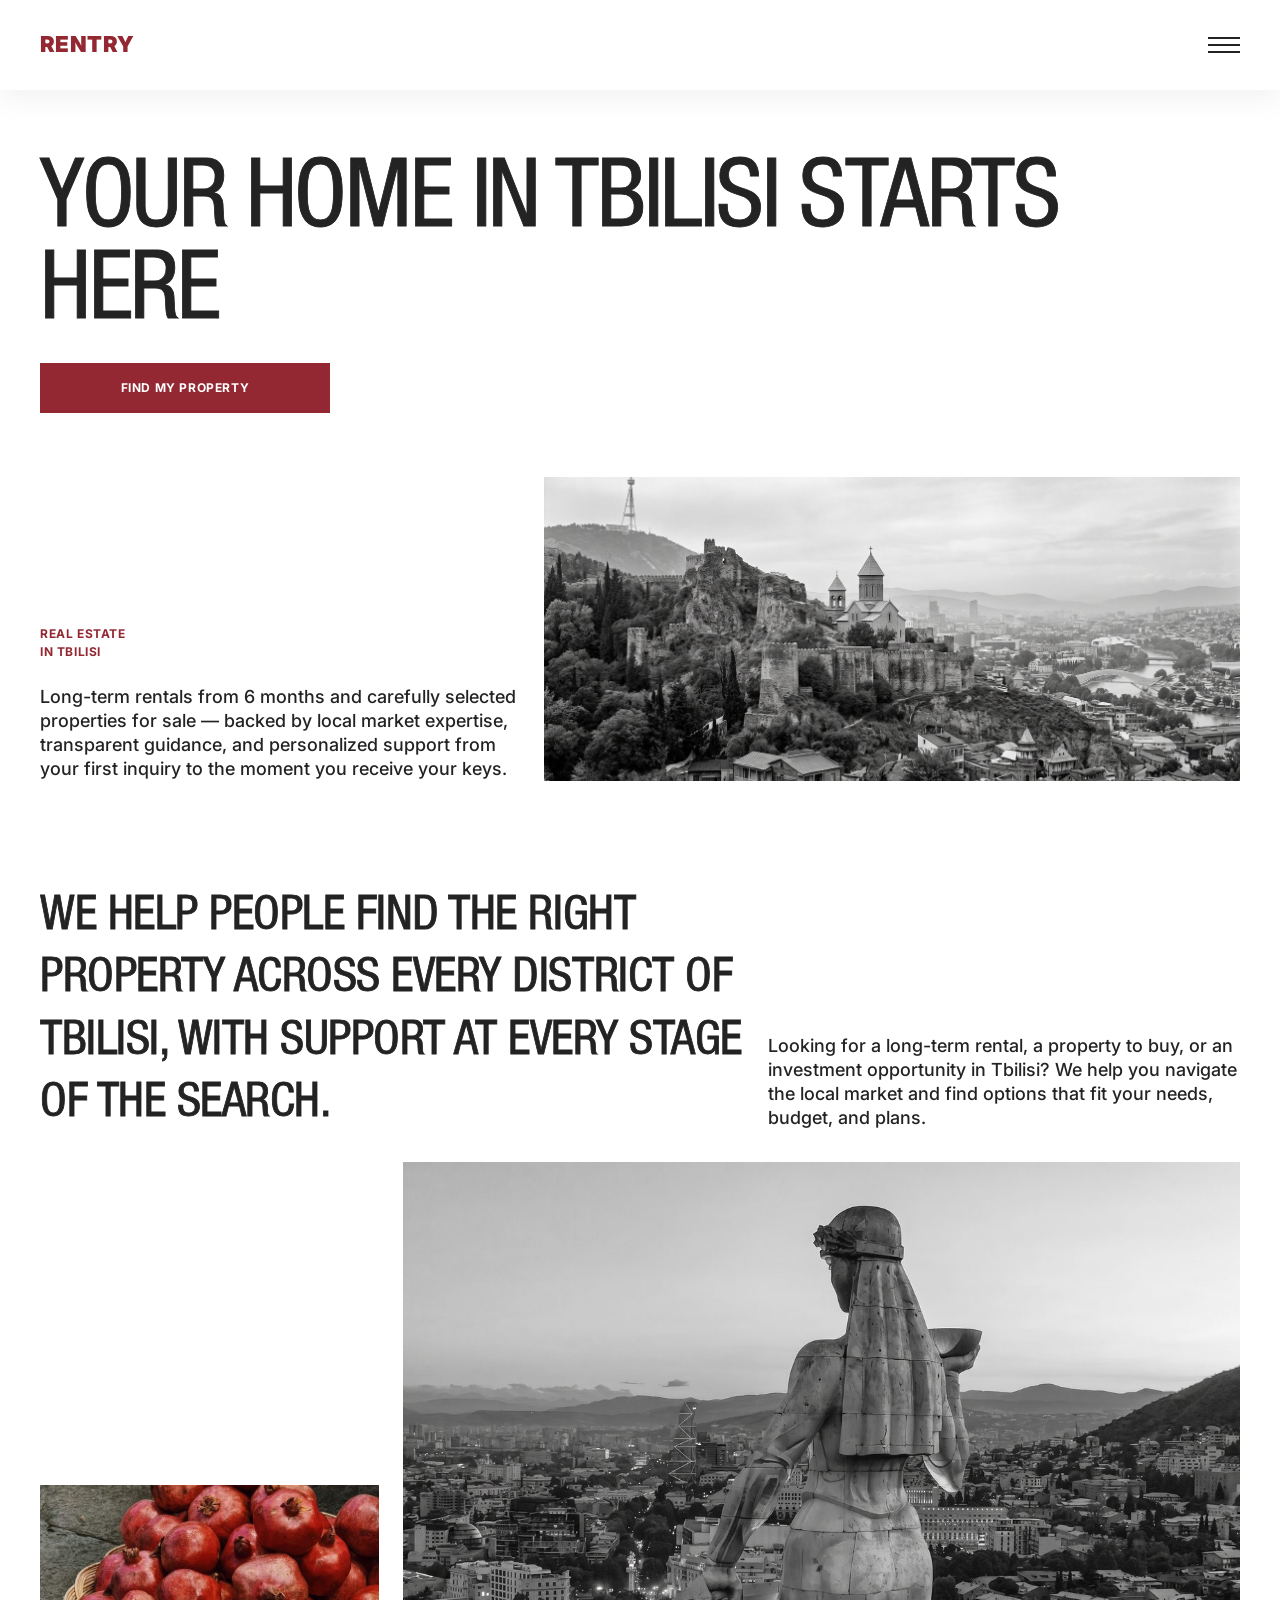
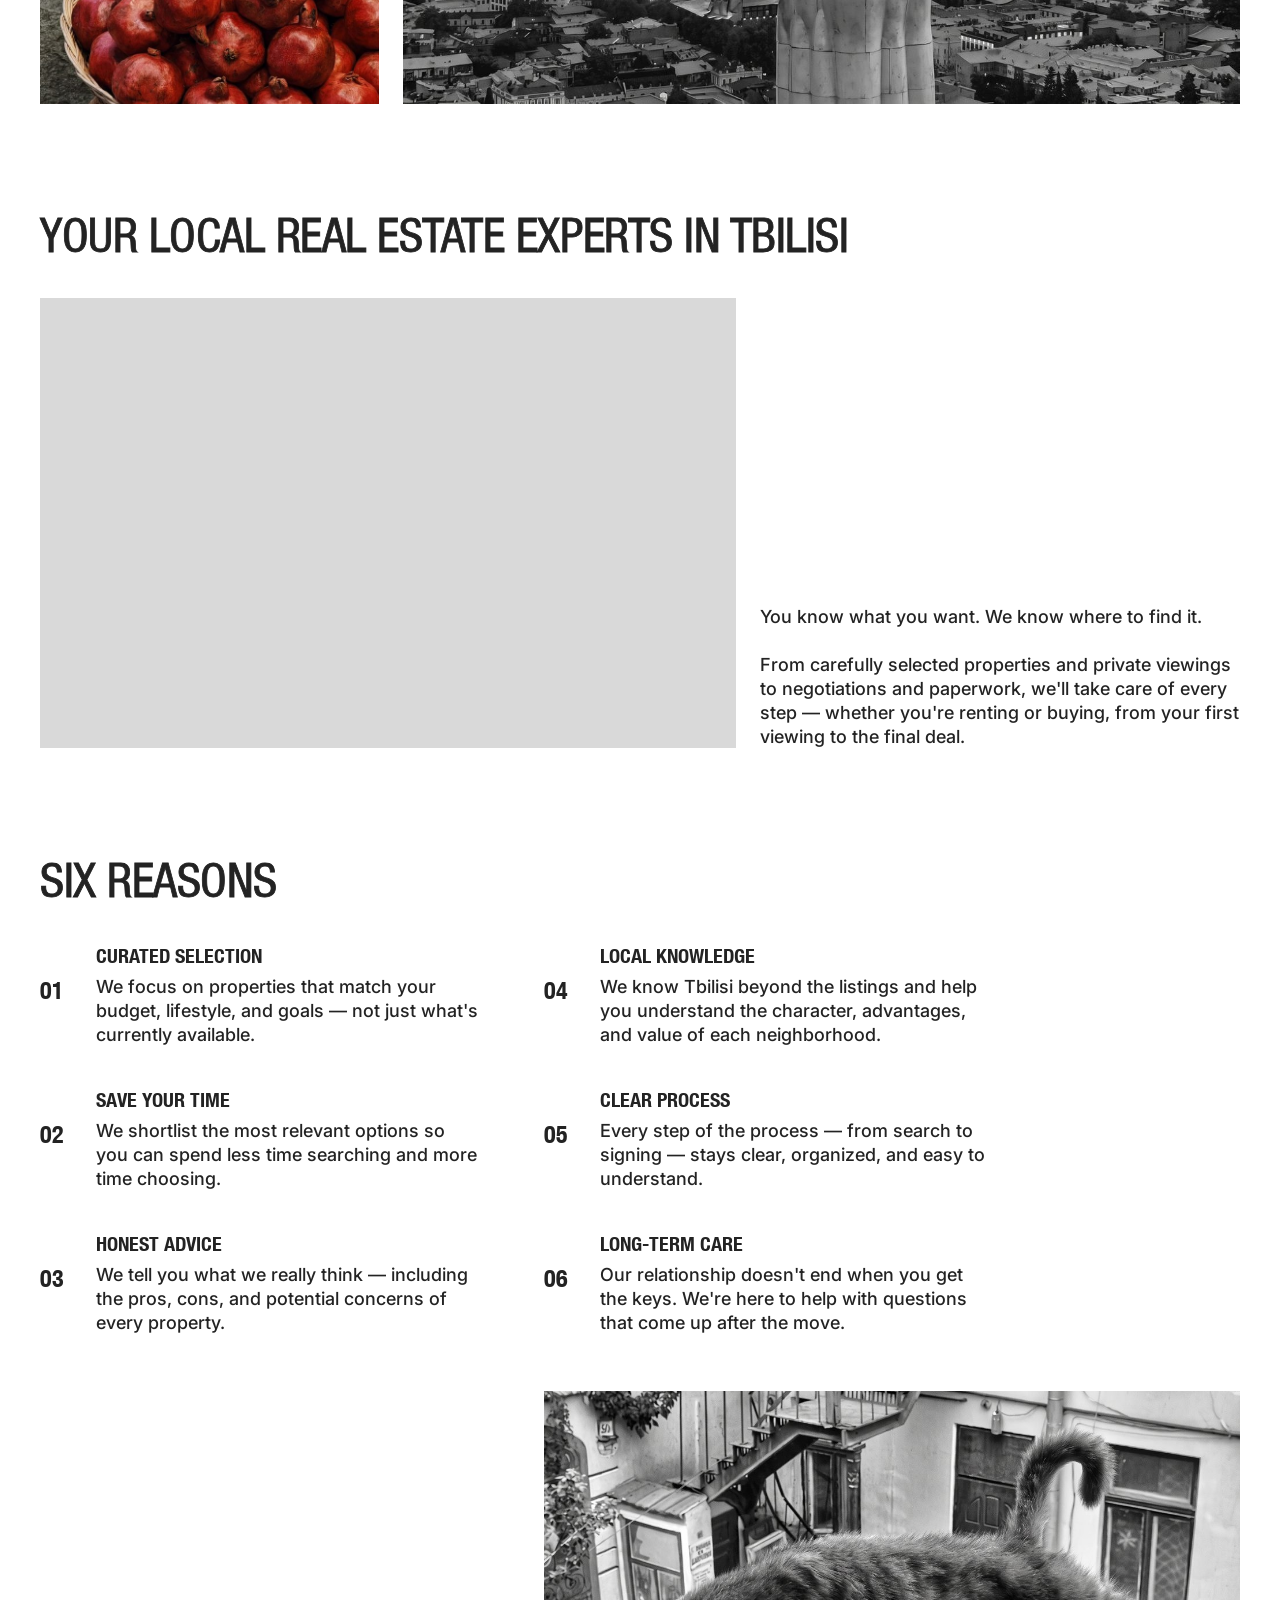
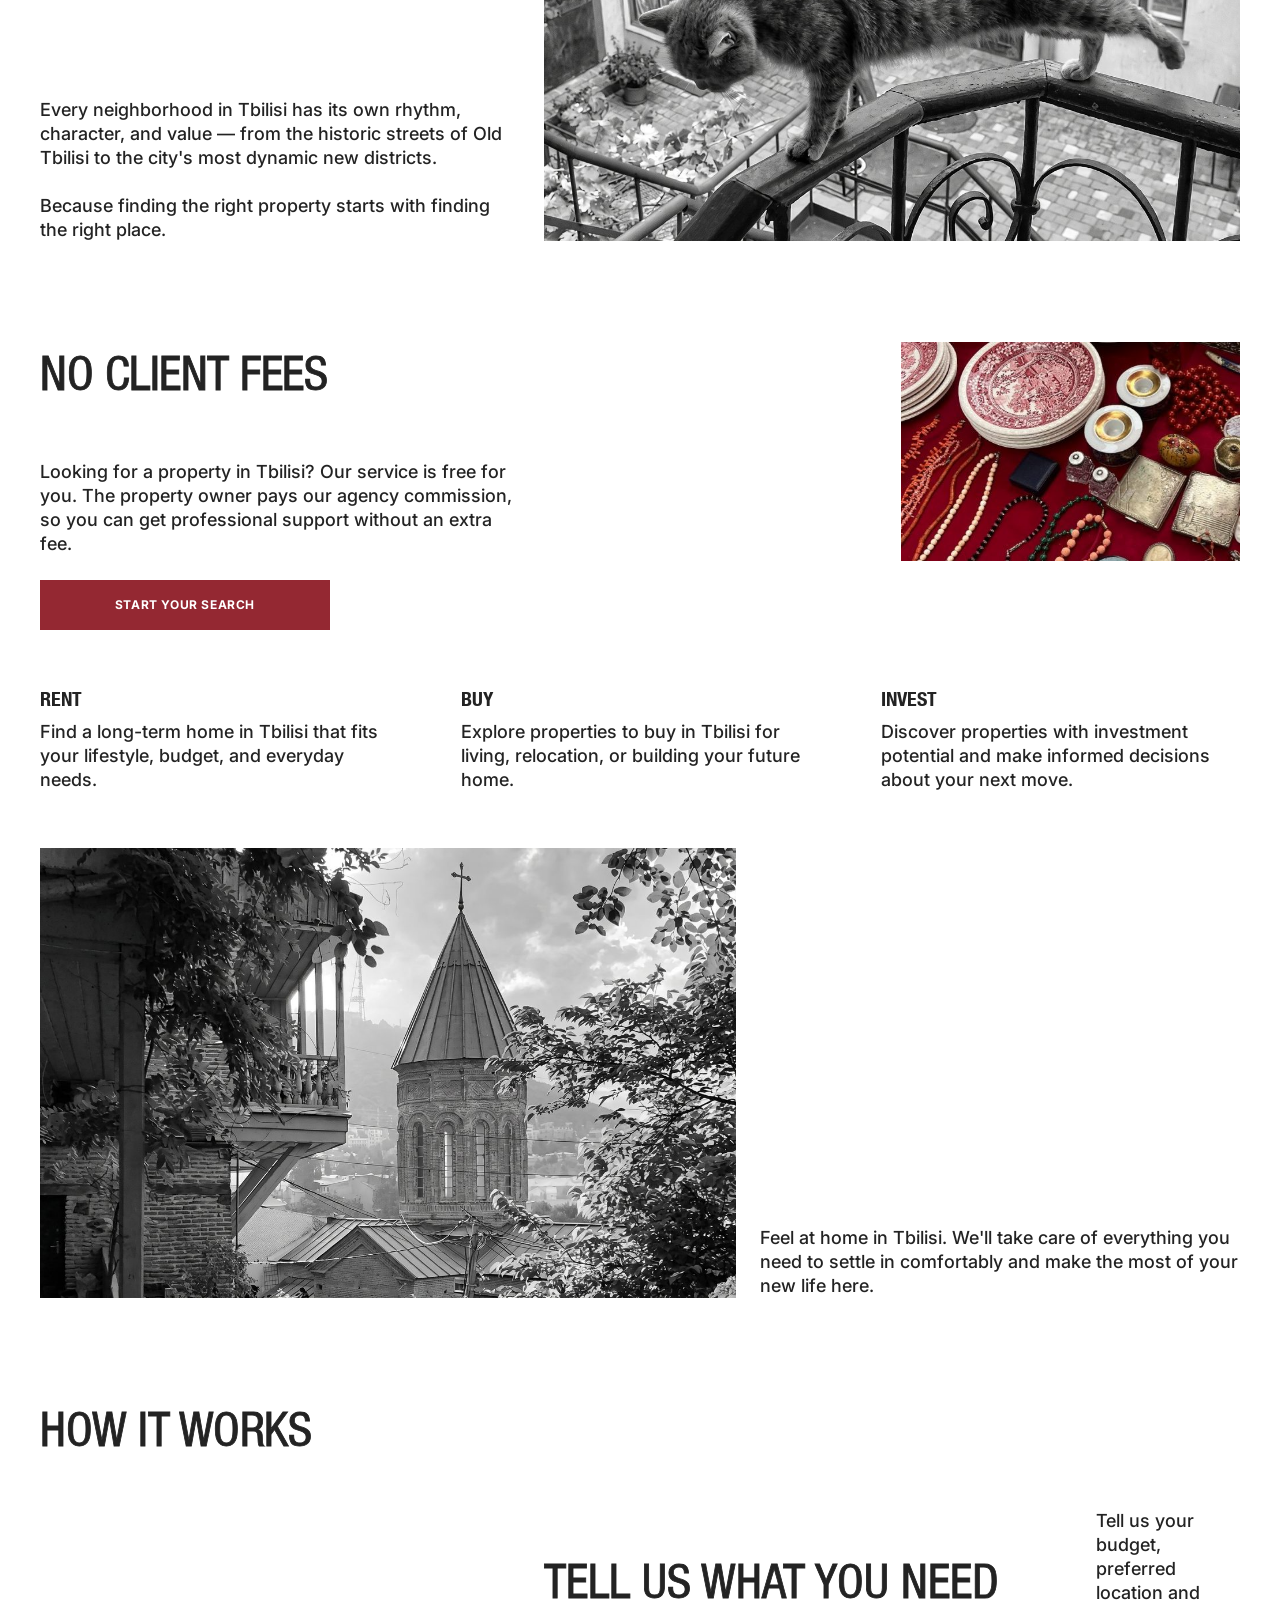
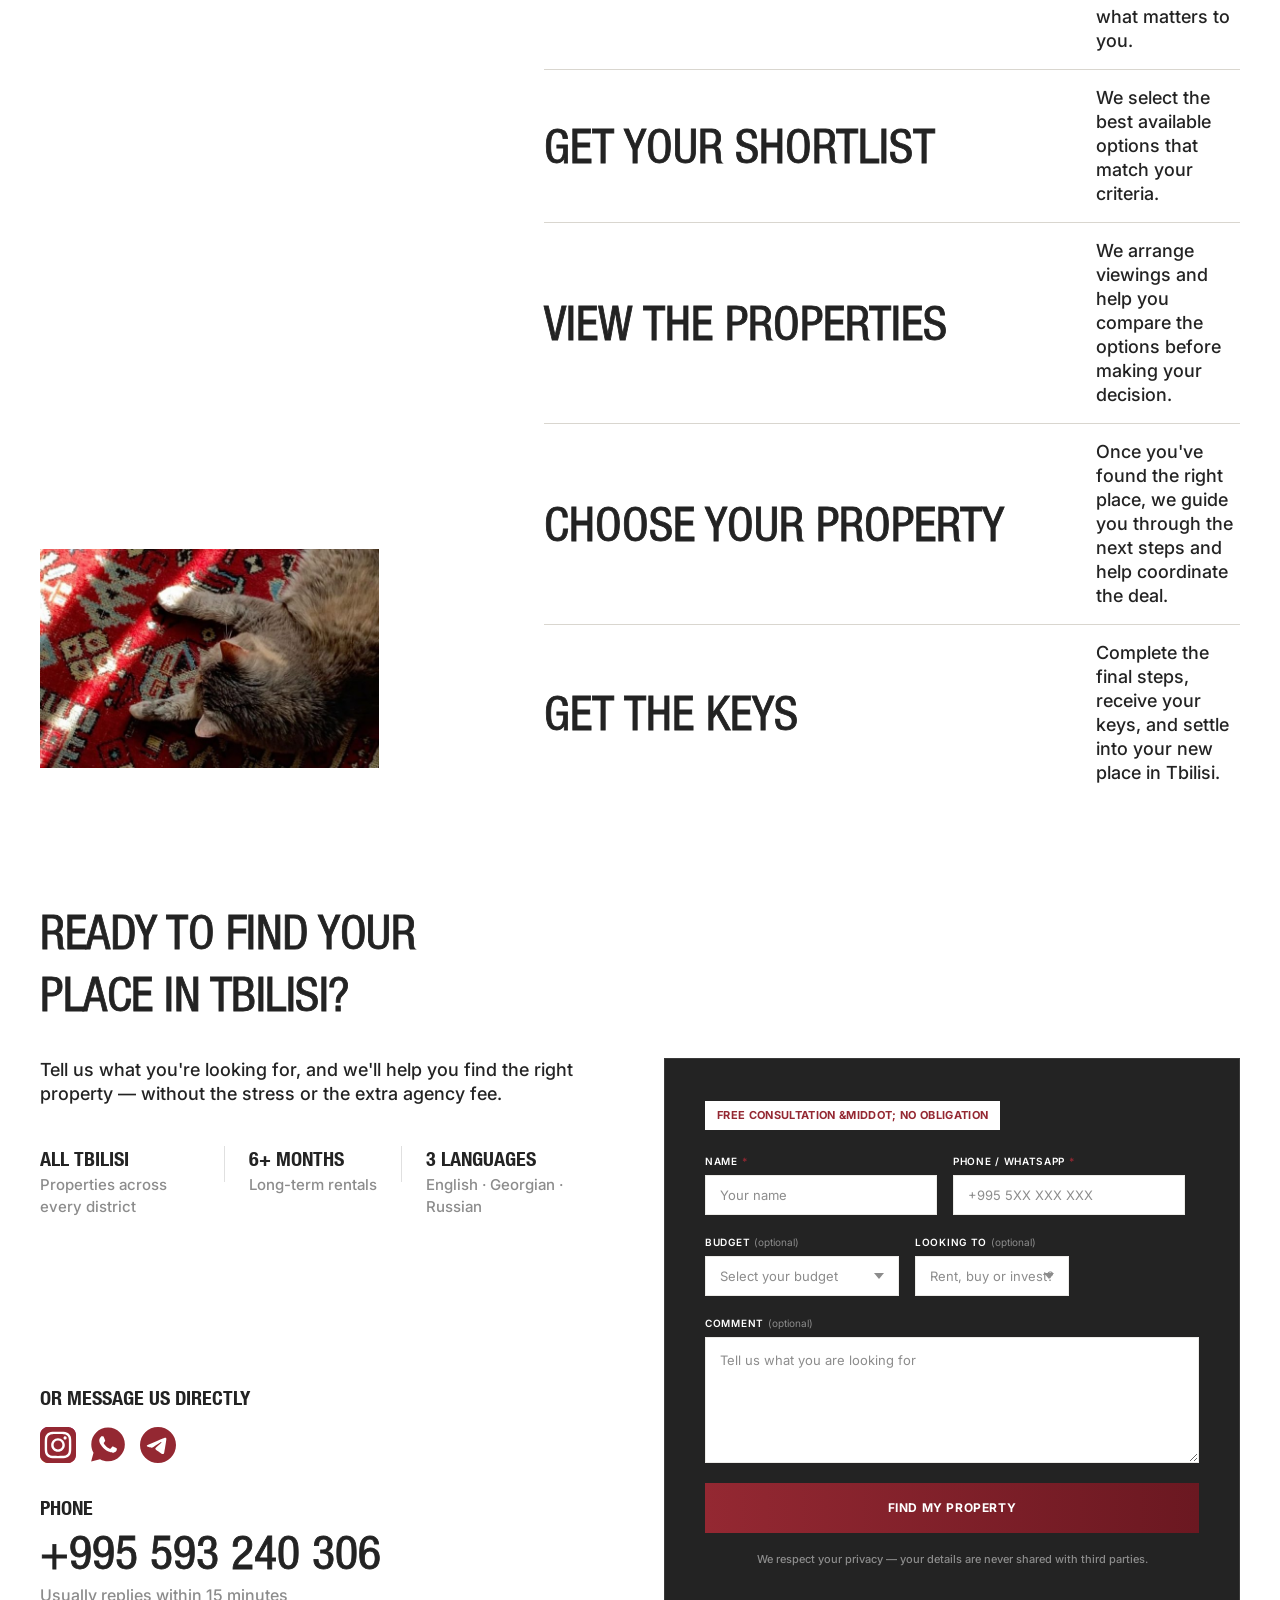
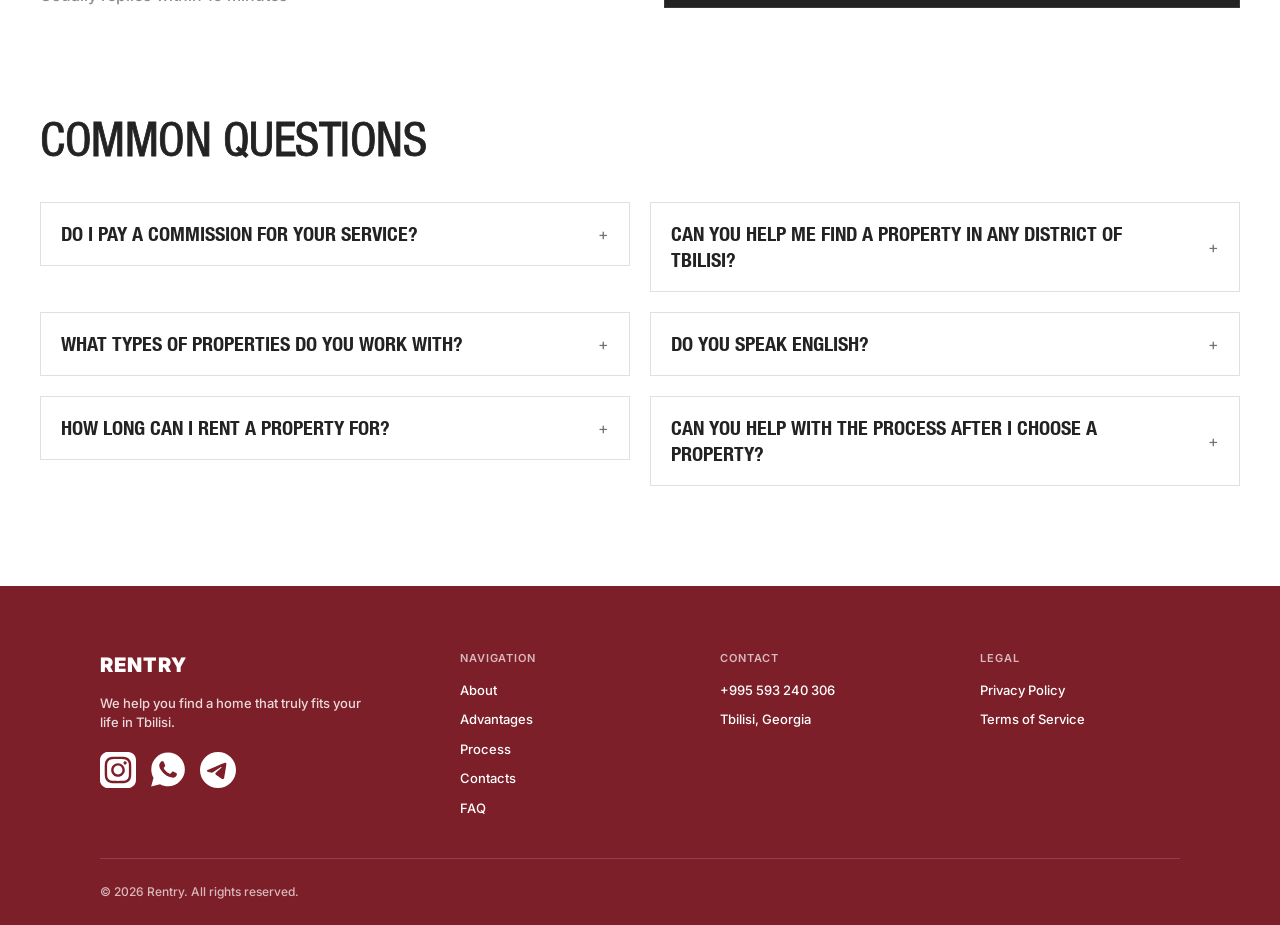
==== index.html @ a866d880 "Add translations for English, Russian, and Georgian languages in translations.js" ====
<!doctype html>
<html lang="en">
<head>
<meta charset="UTF-8">
<meta name="viewport" content="width=device-width, initial-scale=1.0">
<title>Rentry — Real Estate in Tbilisi</title>
<meta name="description" content="Long-term rentals and properties for sale in Tbilisi. Local expertise, no client fees.">
<link rel="preconnect" href="https://fonts.googleapis.com">
<link rel="preconnect" href="https://fonts.gstatic.com" crossorigin>
<link href="https://fonts.googleapis.com/css2?family=Inter:wght@400;500;600;700;900&family=Roboto+Condensed:wght@400;700&family=Noto+Sans+Georgian:wght@400;500;600;700;900&display=swap" rel="stylesheet">
<link rel="stylesheet" href="styles.css">
</head>
<body>

<header class="site-header" id="top">
  <div class="container header-inner">
    <a href="#top" class="logo">RENTRY</a>

    <nav class="main-nav" id="main-nav" aria-label="Primary">
      <ul>
        <li><a href="#about" data-i18n="nav.about">About</a></li>
        <li><a href="#advantages" data-i18n="nav.advantages">Advantages</a></li>
        <li><a href="#process" data-i18n="nav.process">Process</a></li>
        <li><a href="#contacts" data-i18n="nav.contacts">Contacts</a></li>
        <li><a href="#faq" data-i18n="nav.faq">FAQ</a></li>
      </ul>
    </nav>

    <a href="#contacts" class="btn btn-primary btn-sm header-cta" data-i18n="cta.findProperty">Find My Property</a>

    <div class="lang-switch" aria-label="Language">
      <button type="button" class="lang-btn" data-lang="en">EN</button>
      <button type="button" class="lang-btn" data-lang="ru">RU</button>
      <button type="button" class="lang-btn" data-lang="ka">GE</button>
    </div>

    <button class="burger" id="burger" aria-label="Open menu" aria-expanded="false" aria-controls="mobile-nav">
      <span></span><span></span><span></span>
    </button>
  </div>

  <nav class="mobile-nav" id="mobile-nav" aria-label="Mobile">
    <ul>
      <li><a href="#about" data-i18n="nav.about">About</a></li>
      <li><a href="#advantages" data-i18n="nav.advantages">Advantages</a></li>
      <li><a href="#process" data-i18n="nav.process">Process</a></li>
      <li><a href="#contacts" data-i18n="nav.contacts">Contacts</a></li>
      <li><a href="#faq" data-i18n="nav.faq">FAQ</a></li>
    </ul>
    <div class="lang-switch lang-switch--mobile" aria-label="Language">
      <button type="button" class="lang-btn" data-lang="en">EN</button>
      <button type="button" class="lang-btn" data-lang="ru">RU</button>
      <button type="button" class="lang-btn" data-lang="ka">GE</button>
    </div>
    <a href="#contacts" class="btn btn-primary" data-i18n="cta.findProperty">Find My Property</a>
  </nav>
</header>

<main>

  <!-- HERO -->
  <section class="hero">
    <div class="container">
      <div class="hero-top">
        <h1 class="hero-title" data-i18n="hero.title">Your Home in Tbilisi Starts Here</h1>
        <a href="#contacts" class="btn btn-primary btn-lg" data-i18n="cta.findProperty">Find My Property</a>
      </div>

      <div class="hero-bottom">
        <div class="hero-copy">
          <span class="eyebrow eyebrow-accent" data-i18n-html="hero.eyebrow">REAL ESTATE<br>IN TBILISI</span>
          <p class="lead" data-i18n="hero.lead">Long-term rentals from 6 months and carefully selected properties for sale — backed by local market expertise, transparent guidance, and personalized support from your first inquiry to the moment you receive your keys.</p>
        </div>
        <img class="photo photo-hero" src="images/hero-panorama.jpg" alt="Tbilisi panorama with Narikala fortress" width="856" height="374" loading="lazy">

      </div>
    </div>
  </section>

  <!-- WE HELP PEOPLE -->
  <section class="section" id="about">
    <div class="container">
      <div class="split-row split-row--top">
        <h2 class="section-title section-title--wrap" data-i18n="about.title">We help people find the right property across every district of Tbilisi, with support at every stage of the search.</h2>
        <p class="lead lead-side lead-side--about" data-i18n="about.lead">Looking for a long-term rental, a property to buy, or an investment opportunity in Tbilisi? We help you navigate the local market and find options that fit your needs, budget, and plans.</p>
      </div>

      <div class="photo-duo">
        <img class="photo photo-sm" src="images/we-help-small.jpg" alt="Pomegranates in a basket, Tbilisi market" width="339" height="219" loading="lazy">
        <img class="photo photo-lg" src="images/we-help-large.jpg" alt="Mother Georgia statue overlooking Tbilisi" width="856" height="554" loading="lazy">
      </div>
    </div>
  </section>

  <!-- YOUR LOCAL REAL ESTATE EXPERTS -->
  <section class="section" id="advantages">
    <div class="container">
      <h2 class="section-title" data-i18n="advantages.title">Your Local Real Estate Experts
        in Tbilisi</h2>

      <div class="experts-row">
        <video class="photo photo-lg" src="images/hf_20260725_061800_9eb150b2-f605-47e9-9f69-a890fe5c1163.mp4" width="856" height="554" autoplay loop muted playsinline aria-label="Cable car over Tbilisi"></video>
        <div class="experts-text">
          <p class="lead" data-i18n="advantages.lead1">You know what you want. We know where to find it.</p>
          <p class="lead" data-i18n="advantages.lead2">From carefully selected properties and private viewings to negotiations and paperwork, we'll take care of every step — whether you're renting or buying, from your first viewing to the final deal.</p>
        </div>
      </div>
    </div>
  </section>

  <!-- SIX REASONS -->
  <section class="section">
    <div class="container">
      <h2 class="section-title" data-i18n="reasons.title">Six Reasons</h2>

      <div class="reasons-grid">
        <ol class="reasons-col">
          <li class="reason">
            <span class="reason-num">01</span>
            <div class="reason-body">
              <h3 class="reason-title" data-i18n="reasons.r1.title">Curated Selection</h3>
              <p class="reason-text" data-i18n="reasons.r1.text">We focus on properties that match your budget, lifestyle, and goals — not just what's currently available.</p>
            </div>
          </li>
          <li class="reason">
            <span class="reason-num">02</span>
            <div class="reason-body">
              <h3 class="reason-title" data-i18n="reasons.r2.title">Save Your Time</h3>
              <p class="reason-text" data-i18n="reasons.r2.text">We shortlist the most relevant options so you can spend less time searching and more time choosing.</p>
            </div>
          </li>
          <li class="reason">
            <span class="reason-num">03</span>
            <div class="reason-body">
              <h3 class="reason-title" data-i18n="reasons.r3.title">Honest Advice</h3>
              <p class="reason-text" data-i18n="reasons.r3.text">We tell you what we really think — including the pros, cons, and potential concerns of every property.</p>
            </div>
          </li>
        </ol>

        <ol class="reasons-col" start="4">
          <li class="reason">
            <span class="reason-num">04</span>
            <div class="reason-body">
              <h3 class="reason-title" data-i18n="reasons.r4.title">Local Knowledge</h3>
              <p class="reason-text" data-i18n="reasons.r4.text">We know Tbilisi beyond the listings and help you understand the character, advantages, and value of each neighborhood.</p>
            </div>
          </li>
          <li class="reason">
            <span class="reason-num">05</span>
            <div class="reason-body">
              <h3 class="reason-title" data-i18n="reasons.r5.title">Clear Process</h3>
              <p class="reason-text" data-i18n="reasons.r5.text">Every step of the process — from search to signing — stays clear, organized, and easy to understand.</p>
            </div>
          </li>
          <li class="reason">
            <span class="reason-num">06</span>
            <div class="reason-body">
              <h3 class="reason-title" data-i18n="reasons.r6.title">Long-Term Care</h3>
              <p class="reason-text" data-i18n="reasons.r6.text">Our relationship doesn't end when you get the keys. We're here to help with questions that come up after the move.</p>
            </div>
          </li>
        </ol>
      </div>

      <div class="split-row split-row--end reasons-footer">
        <p class="lead lead-side" data-i18n-html="reasons.footer">Every neighborhood in Tbilisi has its own rhythm, character, and value — from the historic streets of Old Tbilisi to the city's most dynamic new districts.<br><br>Because finding the right property starts with finding the right place.</p>
        <img class="photo photo-lg" src="images/reasons-cat.jpg" alt="Cat on a balcony railing in Tbilisi" width="856" height="554" loading="lazy">
      </div>
    </div>
  </section>

  <!-- NO CLIENT FEES -->
  <section class="section" id="process">
    <div class="container">
      <div class="fees-top">
        <div class="fees-copy">
          <h2 class="section-title" data-i18n="fees.title">No Client Fees</h2>
          <p class="lead" data-i18n="fees.lead">Our service is free for you. The property owner pays our agency commission, so you can get professional support without an extra fee.</p>
          <a href="#contacts" class="btn btn-primary btn-lg" data-i18n="fees.cta">Start Your Search</a>
        </div>
        <img class="photo photo-sm fees-photo" src="images/fees-jewelry.jpg" alt="Antique jewelry and china at a Tbilisi flea market" width="339" height="219" loading="lazy">
      </div>

      <div class="cards-row">
        <div class="card">
          <h3 class="card-title" data-i18n="card.rent.title">Rent</h3>
          <p class="card-text" data-i18n="card.rent.text">Find a long-term home in Tbilisi that fits
your lifestyle, budget, and everyday
needs.</p>
        </div> 
        <div class="card">
          <h3 class="card-title" data-i18n="card.buy.title">Buy</h3>
          <p class="card-text" data-i18n="card.buy.text">Explore properties to buy in Tbilisi for
living, relocation, or building your
future home.</p>
        </div>
        <div class="card">
          <h3 class="card-title" data-i18n="card.invest.title">Invest</h3>
          <p class="card-text" data-i18n="card.invest.text">Discover properties with investment
potential and make informed decisions
about your next move.</p>
        </div>
      </div>

      <div class="split-row fees-footer">
        <img class="photo photo-lg" src="images/fees-church.jpg" alt="Historic church in Tbilisi" width="856" height="554" loading="lazy">
        <p class="lead lead-side" data-i18n="fees.footer">Feel at home in Tbilisi. We'll take care of everything you need to settle in comfortably and make the most of your new life here.</p>
      </div>
    </div>
  </section>

  <!-- HOW IT WORKS -->
  <section class="section">
    <div class="container">
      <h2 class="section-title section-title--center" data-i18n="howitworks.title">How It Works</h2>

      <div class="steps-row">
        <img class="photo photo-sm photo-sm--steps" src="images/howitworks-cat.jpg" alt="Cat resting on a traditional carpet" width="339" height="219" loading="lazy">

        <div class="steps">
          <div class="step">
            <h3 class="step-title" data-i18n="step.s1.title">Tell Us What You Need</h3>
            <p class="step-text" data-i18n="step.s1.text">Tell us your budget, preferred location and what matters to you.</p>
          </div>
          <div class="step">
            <h3 class="step-title" data-i18n="step.s2.title">Get Your Shortlist</h3>
            <p class="step-text" data-i18n="step.s2.text">We select the best available options that match your criteria.</p>
          </div>
          <div class="step">
            <h3 class="step-title" data-i18n="step.s3.title">View The Properties</h3>
            <p class="step-text" data-i18n="step.s3.text">We arrange viewings and help you compare the options before making your decision.</p>
          </div>
          <div class="step">
            <h3 class="step-title" data-i18n="step.s4.title">Choose Your Property</h3>
            <p class="step-text" data-i18n="step.s4.text">Once you've found the right place, we guide you through the next steps and help coordinate the deal.</p>
          </div>
          <div class="step step--last">
            <h3 class="step-title" data-i18n="step.s5.title">Get The Keys</h3>
            <p class="step-text" data-i18n="step.s5.text">Complete the final steps, receive your keys, and settle into your new place in Tbilisi.</p>
          </div>
        </div>
      </div>
    </div>
  </section>

  <!-- READY TO FIND YOUR PLACE / CONTACT -->
  <section class="section" id="contacts">
    <div class="container">
      <h2 class="section-title" data-i18n-html="contacts.title">Ready to Find Your<br>Place in Tbilisi?</h2>

      <div class="contact-row">
        <div class="contact-left">
          <p class="lead" data-i18n="contacts.lead">Tell us what you're looking for, and we'll help you find the right property — without the stress or the extra agency fee.</p>

          <div class="trust-stats">
            <div class="stat">
              <span class="stat-title" data-i18n="stat.tbilisi.title">All Tbilisi</span>
              <span class="stat-text" data-i18n="stat.tbilisi.text">Properties across every district</span>
            </div>
            <span class="stat-divider" aria-hidden="true"></span>
            <div class="stat">
              <span class="stat-title" data-i18n="stat.months.title">6+ Months</span>
              <span class="stat-text" data-i18n="stat.months.text">Long-term rentals</span>
            </div>
            <span class="stat-divider" aria-hidden="true"></span>
            <div class="stat">
              <span class="stat-title" data-i18n="stat.languages.title">3 Languages</span>
              <span class="stat-text" data-i18n-html="stat.languages.text">English &middot; Georgian &middot; Russian</span>
            </div>
          </div>

          <div class="direct-block">
            <div class="direct-social">
              <span class="direct-heading" data-i18n="direct.heading">Or Message Us Directly</span>
              <ul class="social-icons">
                <li>
                  <a href="https://www.instagram.com/tbilisi.property/" target="_blank" rel="noopener" aria-label="Instagram">
                    <img src="icons/instagram.svg" alt="" width="36" height="36">
                  </a>
                </li>
                <li>
                  <a href="https://wa.me/995593240306" target="_blank" rel="noopener" aria-label="WhatsApp">
                    <img src="icons/whatsapp.svg" alt="" width="36" height="36">
                  </a>
                </li>
                <li>
                  <a href="#" aria-label="Telegram">
                    <img src="icons/telegram.svg" alt="" width="36" height="36">
                  </a>
                </li>
              </ul>
            </div>

            <div class="direct-phone-block">
              <span class="direct-heading" data-i18n="direct.phoneLabel">Phone</span>
              <a href="tel:+995593240306" class="direct-phone">+995 593 240 306</a>
              <span class="direct-note" data-i18n="direct.note">Usually replies within 15 minutes</span>
            </div>
          </div>
        </div>

        <div class="form-panel">
          <span class="form-tag" data-i18n="form.tag">Free Consultation &middot; No Obligation</span>

          <form class="lead-form" id="lead-form" novalidate>
            <div class="field-row">
              <div class="field">
                <label for="name"><span data-i18n="form.name.label">Name</span> <span class="req">*</span></label>
                <input type="text" id="name" name="name" placeholder="Your name" data-i18n-placeholder="form.name.placeholder" required>
              </div>
              <div class="field">
                <label for="phone"><span data-i18n="form.phone.label">Phone / WhatsApp</span> <span class="req">*</span></label>
                <input type="tel" id="phone" name="phone" placeholder="+995 5XX XXX XXX" inputmode="numeric" required>
              </div>
            </div>

            <div class="field-row">
              <div class="field">
                <label for="budget"><span data-i18n="form.budget.label">Budget</span> <span class="opt" data-i18n="form.optional">(optional)</span></label>
                <select id="budget" name="budget">
                  <option value="" selected data-i18n="form.budget.placeholder">Select your budget</option>
                  <option value="under-500" data-i18n="form.budget.opt1">Under $500 / month</option>
                  <option value="500-1000" data-i18n="form.budget.opt2">$500 – $1,000 / month</option>
                  <option value="1000-2000" data-i18n="form.budget.opt3">$1,000 – $2,000 / month</option>
                  <option value="2000-plus" data-i18n="form.budget.opt4">$2,000+ / month</option>
                  <option value="buy-under-100k" data-i18n="form.budget.opt5">Buy: under $100,000</option>
                  <option value="buy-100k-300k" data-i18n="form.budget.opt6">Buy: $100,000 – $300,000</option>
                  <option value="buy-300k-plus" data-i18n="form.budget.opt7">Buy: $300,000+</option>
                </select>
              </div>
              <div class="field">
                <label for="looking-to"><span data-i18n="form.lookingTo.label">Looking To</span> <span class="opt" data-i18n="form.optional">(optional)</span></label>
                <select id="looking-to" name="looking-to">
                  <option value="" selected data-i18n="form.lookingTo.placeholder">Rent, buy or invest?</option>
                  <option value="rent" data-i18n="form.lookingTo.rent">Rent</option>
                  <option value="buy" data-i18n="form.lookingTo.buy">Buy</option>
                  <option value="invest" data-i18n="form.lookingTo.invest">Invest</option>
                </select>
              </div>
            </div>

            <div class="field">
              <label for="comment"><span data-i18n="form.comment.label">Comment</span> <span class="opt" data-i18n="form.optional">(optional)</span></label>
              <textarea id="comment" name="comment" rows="4" placeholder="Tell us what you are looking for" data-i18n-placeholder="form.comment.placeholder"></textarea>
            </div>

            <button type="submit" class="btn btn-submit" data-i18n="cta.findProperty">Find My Property</button>

            <p class="privacy-note" data-i18n="form.privacy">We respect your privacy — your details are never shared with third parties.</p>
          </form>
        </div>
      </div>
    </div>
  </section>

  <!-- FAQ -->
  <section class="faq-section" id="faq">
    <div class="container">
      <h2 class="section-title" data-i18n="faq.title">Common Questions</h2>

      <div class="accordion">
        <div class="accordion-item">
          <button class="accordion-trigger" aria-expanded="false">
            <span data-i18n="faq.q1">Do I pay a commission for your service?</span>
            <span class="accordion-icon" aria-hidden="true">+</span>
          </button>
          <div class="accordion-panel">
            <p data-i18n="faq.a1">No. Our service is free for tenants and buyers — the property owner pays our agency commission.</p>
          </div>
        </div>

        <div class="accordion-item">
          <button class="accordion-trigger" aria-expanded="false">
            <span data-i18n="faq.q2">Can you help me find a property in any district of Tbilisi?</span>
            <span class="accordion-icon" aria-hidden="true">+</span>
          </button>
          <div class="accordion-panel">
            <p data-i18n="faq.a2">Yes, we work across every district of Tbilisi, from the historic center to the newest developments.</p>
          </div>
        </div>

        <div class="accordion-item">
          <button class="accordion-trigger" aria-expanded="false">
            <span data-i18n="faq.q3">What types of properties do you work with?</span>
            <span class="accordion-icon" aria-hidden="true">+</span>
          </button>
          <div class="accordion-panel">
            <p data-i18n="faq.a3">We work with long-term rentals, apartments in new developments, and homes for sale, including investment properties.</p>
          </div>
        </div>

        <div class="accordion-item">
          <button class="accordion-trigger" aria-expanded="false">
            <span data-i18n="faq.q4">Do you speak English?</span>
            <span class="accordion-icon" aria-hidden="true">+</span>
          </button>
          <div class="accordion-panel">
            <p data-i18n="faq.a4">Yes, our team is multilingual and speaks English, Georgian, and Russian.</p>
          </div>
        </div>

        <div class="accordion-item">
          <button class="accordion-trigger" aria-expanded="false">
            <span data-i18n="faq.q5">How long can I rent a property for?</span>
            <span class="accordion-icon" aria-hidden="true">+</span>
          </button>
          <div class="accordion-panel">
            <p data-i18n="faq.a5">We specialize in long-term rentals starting from 6 months.</p>
          </div>
        </div>

        <div class="accordion-item">
          <button class="accordion-trigger" aria-expanded="false">
            <span data-i18n="faq.q6">Can you help with the process after I choose a property?</span>
            <span class="accordion-icon" aria-hidden="true">+</span>
          </button>
          <div class="accordion-panel">
            <p data-i18n="faq.a6">Yes, we support you through signing, key handover, and any questions that come up after you move in.</p>
          </div>
        </div>
      </div>
    </div>
  </section>

</main>

<footer class="site-footer">
  <div class="footer-container">
    <div class="footer-top">
      <div class="footer-brand">
        <span class="footer-logo">RENTRY</span>
        <p data-i18n="footer.tagline">We help you find a home that truly fits your life in Tbilisi.</p>
        <ul class="footer-socials">
          <li>
            <a href="https://www.instagram.com/tbilisi.property/" target="_blank" rel="noopener" aria-label="Instagram">
              <img src="icons/instagram-footer.svg" alt="" width="36" height="36">
            </a>
          </li>
          <li>
            <a href="https://wa.me/995593240306" target="_blank" rel="noopener" aria-label="WhatsApp">
              <img src="icons/whatsapp-footer.svg" alt="" width="36" height="36">
            </a>
          </li>
          <li>
            <a href="#" aria-label="Telegram">
              <img src="icons/telegram-footer.svg" alt="" width="20" height="20">
            </a>
          </li>
        </ul>
      </div>

      <div class="footer-col">
        <h3 data-i18n="footer.nav.heading">Navigation</h3>
        <ul>
          <li><a href="#about" data-i18n="nav.about">About</a></li>
          <li><a href="#advantages" data-i18n="nav.advantages">Advantages</a></li>
          <li><a href="#process" data-i18n="nav.process">Process</a></li>
          <li><a href="#contacts" data-i18n="nav.contacts">Contacts</a></li>
          <li><a href="#faq" data-i18n="nav.faq">FAQ</a></li>
        </ul>
      </div>

      <div class="footer-col">
        <h3 data-i18n="footer.contact.heading">Contact</h3>
        <ul>
          <li><a href="tel:+995593240306">+995 593 240 306</a></li>
          <li data-i18n="footer.address">Tbilisi, Georgia</li>
        </ul>
      </div>

      <div class="footer-col">
        <h3 data-i18n="footer.legal.heading">Legal</h3>
        <ul>
          <li><a href="privacy-policy.html" data-i18n="footer.legal.privacy">Privacy Policy</a></li>
          <li><a href="terms-of-service.html" data-i18n="footer.legal.terms">Terms of Service</a></li>
        </ul>
      </div>
    </div>

    <div class="footer-divider"></div>

    <div class="footer-bottom">
      <p data-i18n="footer.copyright">© 2026 Rentry. All rights reserved.</p>
    </div>
  </div>
</footer>

<script src="translations.js"></script>
<script src="script.js"></script>
</body>
</html>
---- styles.css ----
/* ============================================================
   RENTRY — Swiss minimalist real-estate landing
   Built to match Figma design 1:1 at 1440px reference width.
   Fonts: Helvetica Neue Condensed (headings) / Inter (body)
   ============================================================ */

@font-face{
  font-family: 'Helvetica Neue Condensed';
  src: url('fonts/helveticaneue-condensed-thin.ttf') format('truetype');
  font-weight: 100;
  font-style: normal;
  font-display: swap;
}

@font-face{
  font-family: 'Helvetica Neue Condensed';
  src: url('fonts/helveticaneue-condensed-regular.ttf') format('truetype');
  font-weight: 400;
  font-style: normal;
  font-display: swap;
}

@font-face{
  font-family: 'Helvetica Neue Condensed';
  src: url('fonts/helveticaneue-condensed-bold.ttf') format('truetype');
  font-weight: 700;
  font-style: normal;
  font-display: swap;
}

:root{
  --c-text: #232323;
  --c-text-muted: #8c8c8c;
  --c-text-faq-icon: #737373;
  --c-nav: #171717;
  --c-accent: #942832;
  --c-accent-dark: #6b1821;
  --c-bg: #ffffff;
  --c-dark: #232323;
  --c-line: #e0e0e0;
  --c-line-input: #ecebe8;
  --c-line-steps: #d9d6cf;
  --c-photo: #d9d9d9;

  --c-footer-bg: #7d1f29;
  --c-footer-heading: #d9b8bd;
  --c-footer-tagline: #ebd9db;

  --font-condensed: "Helvetica Neue Condensed", "Roboto Condensed", "Noto Sans Georgian", "Arial Narrow", Arial, sans-serif;
  --font-body: "Inter", "Noto Sans Georgian", -apple-system, BlinkMacSystemFont, "Segoe UI", Arial, sans-serif;

  /* Fluid sizes: exact at 1440px, scale down below */
  --fs-hero: clamp(40px, 7.412vw, 106.737px);
  --fs-h2: clamp(28px, 3.75vw, 54px);
  --fs-phone: clamp(28px, 3.75vw, 54px);
  --fs-step-title: clamp(24px, 3.75vw, 54px);

  --container-w: 1440px;
  --footer-container-w: 1240px;
}

*, *::before, *::after{ box-sizing: border-box; }

html{ scroll-behavior: smooth; }

body{
  margin: 0;
  background: var(--c-bg);
  color: var(--c-text);
  font-family: var(--font-body);
  font-weight: 500;
  font-size: 18px;
  line-height: 1.5;
  -webkit-font-smoothing: antialiased;
}

img{ max-width: 100%; display: block; }
a{ color: inherit; }
ul, ol{ margin: 0; padding: 0; }
button{ font-family: inherit; }

.container{
  max-width: var(--container-w);
  margin-inline: auto;
  padding-inline: 40px;
}

.footer-container{
  max-width: calc(var(--footer-container-w) + 200px);
  margin-inline: auto;
  padding-inline: 100px;
}

section[id]{ scroll-margin-top: 110px; }

/* -------------------- Typography -------------------- */

.section-title{
  font-family: var(--font-condensed);
  font-stretch: condensed;
  font-weight: 400;
  -webkit-text-stroke: 0.8px currentColor;
  font-size: var(--fs-h2);
  line-height: 1.3;
  letter-spacing: -0.01em;
  text-transform: uppercase;
  color: var(--c-text);
  margin: 0 0 0px;
  padding-bottom: 32px;
}

.section-title--wrap{ max-width: 734px; }

.lead{
  font-family: var(--font-body);
  font-weight: 500;
  font-size: 18px;
  line-height: 24px;
  color: var(--c-text);
  margin: 0;
  
}

.lead-side{ max-width: 480px; }
.lead-side--about{ padding-bottom: 32px; }

.eyebrow{
  display: block;
  text-transform: uppercase;
  font-size: 12px;
  font-weight: 700;
  letter-spacing: 0.05em;
  margin-bottom: 24px;
}

.eyebrow-accent{ color: var(--c-accent); }

/* -------------------- Buttons -------------------- */

.btn{
  display: inline-flex;
  align-items: center;
  justify-content: center;
  text-decoration: none;
  text-transform: uppercase;
  font-family: var(--font-body);
  font-weight: 700;
  letter-spacing: 0.05em;
  border: none;
  cursor: pointer;
  transition: opacity 0.2s ease;
}

.btn-primary{ background: var(--c-accent); color: #fff; }
.btn-primary:hover{ opacity: 0.85; }

.btn-lg{ width: 290px; height: 50px; font-size: 12px; }
.btn-sm{ width: 201px; height: 34px; font-size: 10px; }

.btn-submit{
  width: 100%;
  height: 50px;
  font-size: 12px;
  color: #fff;
  background: linear-gradient(90deg, var(--c-accent), var(--c-accent-dark));
  text-transform: uppercase;
  font-family: var(--font-body);
  font-weight: 700;
  letter-spacing: 0.05em;
  border: none;
  cursor: pointer;
}

.btn-submit:hover{ opacity: 0.9; }

/* -------------------- Placeholder photos -------------------- */

.photo{
  background: var(--c-photo);
  display: block;
  overflow: hidden;
  width: 100%;
  height: auto;
  object-fit: cover;
  object-position: center;
}

.photo-hero{ max-width: 856px; aspect-ratio: 856 / 374; }
.photo-sm{ max-width: 339px; aspect-ratio: 339 / 219.4; }
.photo-sm--steps{ margin-bottom: 32px; }
.photo-lg{ max-width: 856px; aspect-ratio: 856 / 554; flex: 1 1 auto; }

/* ============================================================
   HEADER
   ============================================================ */

.site-header{
  position: sticky;
  top: 0;
  z-index: 100;
  background: rgba(255, 255, 255, 0.6);
  backdrop-filter: blur(20px) saturate(180%);
  -webkit-backdrop-filter: blur(20px) saturate(180%);
  border-bottom: 1px solid rgba(255, 255, 255, 0.4);
  box-shadow: inset 0 1px 0 rgba(255, 255, 255, 0.5), 0 8px 32px rgba(0, 0, 0, 0.06);
  height: 90px;
  display: flex;
  align-items: center;
}

.header-inner{
  display: flex;
  align-items: center;
  gap: 20px;
  width: 100%;
  position: relative;
}

.logo{
  font-family: var(--font-body);
  font-weight: 900;
  font-size: 22px;
  letter-spacing: 0.02em;
  text-decoration: none;
  color: var(--c-accent);
  flex-shrink: 0;
  margin-right: auto;
}

.main-nav{
  display: flex;
  position: absolute;
  left: 544px;
  top: 50%;
  transform: translateY(-50%);
}

.main-nav ul{
  display: flex;
  gap: 32px;
  list-style: none;
}

.main-nav a{
  text-decoration: none;
  text-transform: uppercase;
  font-size: 11px;
  font-weight: 600;
  letter-spacing: 0.09em;
  color: var(--c-nav);
}

.main-nav a:hover{ color: var(--c-accent); }

.header-cta{ white-space: nowrap; flex-shrink: 0; }

.lang-switch{ display: flex; align-items: center; gap: 6px; flex-shrink: 0; }

.lang-btn{
  background: none;
  border: none;
  padding: 4px 5px;
  font-family: var(--font-body);
  font-weight: 700;
  font-size: 12px;
  letter-spacing: 0.03em;
  color: var(--c-text-muted);
  cursor: pointer;
}

.lang-btn:hover{ color: var(--c-text); }
.lang-btn.is-active{ color: var(--c-accent); }

.lang-switch--mobile{ margin: 4px 0 8px; }

.burger{
  display: none;
  flex-direction: column;
  justify-content: center;
  gap: 5px;
  width: 32px;
  height: 32px;
  background: none;
  border: none;
  cursor: pointer;
  padding: 0;
}

.burger span{
  display: block;
  height: 2px;
  width: 100%;
  background: var(--c-text);
  transition: transform 0.2s ease, opacity 0.2s ease;
}

.mobile-nav{
  display: none;
  flex-direction: column;
  gap: 24px;
  padding: 24px 40px;
  border-top: 1px solid rgba(255, 255, 255, 0.4);
  background: rgba(255, 255, 255, 0.6);
  backdrop-filter: blur(20px) saturate(180%);
  -webkit-backdrop-filter: blur(20px) saturate(180%);
}

.mobile-nav ul{
  list-style: none;
  display: flex;
  flex-direction: column;
  gap: 20px;
}

.mobile-nav a{
  text-decoration: none;
  text-transform: uppercase;
  font-size: 15px;
  font-weight: 600;
  letter-spacing: 0.04em;
  color: var(--c-text);
}

.mobile-nav a.btn{ color: #fff; }

.mobile-nav .btn{ width: 100%; height: 50px; font-size: 12px; }

.site-header.nav-open{
  height: auto;
  flex-direction: column;
  align-items: stretch;
}

.site-header.nav-open .mobile-nav{ display: flex; }

.site-header.nav-open .burger span:nth-child(1){ transform: translateY(7px) rotate(45deg); }
.site-header.nav-open .burger span:nth-child(2){ opacity: 0; }
.site-header.nav-open .burger span:nth-child(3){ transform: translateY(-7px) rotate(-45deg); }

/* ============================================================
   HERO
   ============================================================ */

.hero{ padding-top: 57px; }

.hero-top{
  display: flex;
  flex-direction: column;
  align-items: flex-start;
  gap: 32px;
  margin-bottom: 64px;
}

.hero-title{
  font-family: var(--font-condensed);
  font-stretch: condensed;
  font-weight: 400;
  -webkit-text-stroke: 0.8px currentColor;
  font-size: var(--fs-hero);
  line-height: 0.968;
  letter-spacing: -0.0256em;
  text-transform: uppercase;
  color: var(--c-text);
  margin: 0;
  max-width: 1088px;
}

.hero-bottom{
  display: flex;
  justify-content: space-between;
  align-items: flex-end;
  gap: 24px;
}

.hero-copy{ max-width: 480px; min-width: 0; }

/* ============================================================
   SECTIONS — generic spacing
   ============================================================ */

.section{ margin-top: 100px; }

/* generic split rows (heading/text side by side, or text/photo) */

.split-row{
  display: flex;
  justify-content: space-between;
  gap: 24px;
  align-items: flex-end;
}

.split-row--top{ align-items: flex-end;}
 

/* WE HELP PEOPLE — photo duo */

.photo-duo{
  display: flex;
  justify-content: space-between;
  align-items: flex-end;
  gap: 24px;
}

/* YOUR LOCAL REAL ESTATE EXPERTS */

.experts-row{
  display: flex;
  justify-content: space-between;
  align-items: flex-end;
  gap: 24px;
}

.experts-text{
  display: flex;
  flex-direction: column;
  gap: 24px;
  max-width: 480px;
  min-width: 0;
}

.experts-text .lead{ margin: 0; }

/* SIX REASONS */

.reasons-grid{
  display: flex;
  gap: 24px;
  margin-bottom: 56px;
}

.reasons-col{
  list-style: none;
  flex: 0 1 480px;
  min-width: 260px;
  display: flex;
  flex-direction: column;
  gap: 40px;
}

.reason{
  display: flex;
  gap: 24px;
  align-items: flex-start;
}

.reason-num{
  font-family: var(--font-condensed);
  font-stretch: condensed;
  font-weight: 700;
  font-size: 24px;
  line-height: 1.3;
  color: var(--c-text);
  width: 32px;
  text-align: left;
  flex-shrink: 0;
  margin-top: 32px;
}

.reason-body{ display: flex; flex-direction: column; gap: 6px; max-width: 385px; }

.reason-title{
  font-family: var(--font-condensed);
  font-stretch: condensed;
  font-weight: 700;
  font-size: 20px;
  line-height: 1.3;
  text-transform: uppercase;
  margin: 0;
}

.reason-text{
  font-size: 18px;
  line-height: 24px;
  color: var(--c-text);
  margin: 0;
}

.reasons-footer{ margin-top: 0; }

/* NO CLIENT FEES */

.fees-top{
  display: flex;
  justify-content: space-between;
  align-items: flex-start;
  gap: 40px;
  margin-bottom: 56px;
}

.fees-copy{ display: flex; flex-direction: column; align-items: flex-start; gap: 24px; max-width: 480px; }
.fees-copy .section-title{ margin-bottom: 0; }
.fees-photo{ flex: 0 0 auto; }

.cards-row{
  display: flex;
  justify-content: space-between;
  gap: 32px;
  margin-bottom: 56px;
}

.card{  max-width: 359px; }

.card-title{
  font-family: var(--font-condensed);
  font-stretch: condensed;
  font-weight: 700;
  font-size: 20px;
  line-height: 1.3;
  text-transform: uppercase;
  margin: 0 0 8px;
}

.card-text{ font-size: 18px; line-height: 24px; margin: 0; color: var(--c-text); }

/* HOW IT WORKS */

.steps-row{
  display: flex;
  align-items: flex-end;
  gap: 165px;
}

.steps{ flex: 1 1 auto; min-width: 0; }

.step{
  display: flex;
  align-items: center;
  gap: 32px;
  padding-block: 16px;
  border-bottom: 1px solid var(--c-line-steps);
}

.step--last{ border-bottom: none; }

.step-title{
  font-family: var(--font-condensed);
  font-stretch: condensed;
  font-weight: 400;
  -webkit-text-stroke: 0.8px currentColor;
  font-size: var(--fs-step-title);
  line-height: 1.3;
  text-transform: uppercase;
  color: var(--c-text);
  margin: 0;
  flex: 0 0 520px;
}

.step-text{ font-size: 18px; line-height: 24px; margin: 0; color: var(--c-text); flex: 1 1 auto; min-width: 0; }

/* READY TO FIND YOUR PLACE */

.contact-row{
  display: flex;
  justify-content: space-between;
  gap: 48px;
  align-items: stretch;
}

.contact-left{
  display: flex;
  flex-direction: column;
  gap: 40px;
  flex: 1 1 500px;
  max-width: 645px;
}

.trust-stats{
  display: flex;
  align-items: flex-start;
  gap: 24px;
  flex-wrap: wrap;
}

.stat{ display: flex; flex-direction: column; gap: 2px; }

.stat-title{
  font-family: var(--font-condensed);
  font-stretch: condensed;
  font-weight: 700;
  font-size: 20px;
  line-height: 1.3;
  text-transform: uppercase;
  color: var(--c-text);
}

.stat-text{ font-size: 15px; line-height: 22px; color: var(--c-text-muted); max-width: 160px; }

.stat-divider{ width: 1px; height: 36px; background: var(--c-line); flex-shrink: 0; }

.direct-block{ display: flex; flex-direction: column; gap: 32px; margin-top: auto; }

.direct-heading{
  display: block;
  font-family: var(--font-condensed);
  font-stretch: condensed;
  font-weight: 700;
  font-size: 20px;
  line-height: 1.3;
  text-transform: uppercase;
  color: var(--c-text);
  margin-bottom: 16px;
}

.social-icons{ display: flex; gap: 14px; list-style: none; }

.social-icons a{
  width: 36px;
  height: 36px;
  display: flex;
  align-items: center;
  justify-content: center;
  text-decoration: none;
  transition: opacity 0.2s ease, transform 0.2s ease;
}

.social-icons img{ width: 100%; height: 100%; display: block; }

.social-icons a:hover{ opacity: 0.75; transform: translateY(-2px); }

.direct-phone-block{ display: flex; flex-direction: column; gap: 0; }
.direct-phone-block .direct-heading{ margin-bottom: 0; }

.direct-phone{
  font-family: var(--font-condensed);
  font-stretch: condensed;
  font-weight: 400;
  -webkit-text-stroke: 0.8px currentColor;
  font-size: var(--fs-phone);
  line-height: 1.3;
  text-transform: uppercase;
  color: var(--c-text);
  text-decoration: none;
}

.direct-note{ font-size: 16px; color: var(--c-text-muted); }

/* Form panel */

.form-panel{
  background: var(--c-dark);
  padding: 40px;
  border: 1px solid #3a3a3a;
  flex: 1 1 500px;
  max-width: 604px;
  width: 100%;
}

.form-tag{
  display: inline-block;
  background: #fff;
  color: var(--c-accent);
  font-size: 11px;
  font-weight: 700;
  letter-spacing: 0.03em;
  text-transform: uppercase;
  padding: 6px 12px;
  margin-bottom: 24px;
}

.field-row{ display: flex; gap: 16px; margin-bottom: 20px; flex-wrap: wrap; }
.field-row .field{ margin-bottom: 0; }

.field{ display: flex; flex-direction: column; gap: 6px; margin-bottom: 20px; }

.field label{
  text-transform: uppercase;
  font-size: 10px;
  font-weight: 600;
  letter-spacing: 0.07em;
  color: #ffffff;
}

.field label .req{ color: var(--c-accent); }
.field label .opt{ color: var(--c-text-muted); font-weight: 400; text-transform: none; letter-spacing: 0; }

.lead-form input,
.lead-form select,
.lead-form textarea{
  background: #fff;
  border: 1px solid var(--c-line-input);
  color: var(--c-text-muted);
  font-family: var(--font-body);
  font-weight: 400;
  font-size: 13px;
  padding: 0 14px;
  height: 40px;
  border-radius: 0;
  outline: none;
}

.lead-form input:focus,
.lead-form select:focus,
.lead-form textarea:focus{ border-color: var(--c-accent); color: var(--c-text); }

.lead-form input::placeholder,
.lead-form textarea::placeholder{ color: #8c8c8c; }

.lead-form select{ appearance: none; background-image: url("data:image/svg+xml,%3Csvg xmlns='http://www.w3.org/2000/svg' width='10' height='6'%3E%3Cpath d='M0 0l5 6 5-6z' fill='%238c8c8c'/%3E%3C/svg%3E"); background-repeat: no-repeat; background-position: right 14px center; }

.lead-form textarea{ height: 126px; padding: 14px; resize: vertical; }

.privacy-note{ font-size: 11px; color: var(--c-text-muted); text-align: center; margin: 18px 0 0; }

/* FAQ */

.faq-section{ margin-top: 100px; }

.accordion{
  display: grid;
  grid-template-columns: 1fr 1fr;
  gap: 20px;
  align-items: start;
}

.accordion-item{ border: 1px solid var(--c-line); background: #fff; }

.accordion-trigger{
  width: 100%;
  display: flex;
  justify-content: space-between;
  align-items: center;
  gap: 24px;
  background: none;
  border: none;
  padding: 18px 20px;
  cursor: pointer;
  text-align: left;
}

.accordion-trigger span:first-child{
  font-family: var(--font-condensed);
  font-stretch: condensed;
  font-weight: 700;
  font-size: 20px;
  line-height: 1.3;
  text-transform: uppercase;
  color: var(--c-text);
}

.accordion-icon{
  font-family: var(--font-body);
  font-size: 16px;
  line-height: 1;
  color: var(--c-text-faq-icon);
  transition: transform 0.2s ease;
  flex-shrink: 0;
}

.accordion-trigger[aria-expanded="true"] .accordion-icon{ transform: rotate(45deg); }

.accordion-panel{
  max-height: 0;
  overflow: hidden;
  transition: max-height 0.3s ease;
}

.accordion-panel p{
  padding: 0 20px 20px;
  margin: 0;
  font-size: 16px;
  line-height: 24px;
  color: var(--c-text-muted);
}

/* ============================================================
   FOOTER
   ============================================================ */

.site-footer{
  background: var(--c-footer-bg);
  color: #fff;
  padding-top: 64px;
  margin-top: 100px;
}

.footer-top{
  display: flex;
  gap: 60px;
  padding-bottom: 40px;
  flex-wrap: wrap;
}

.footer-brand{ flex: 1 1 260px; max-width: 320px; }

.footer-logo{
  display: block;
  font-family: var(--font-body);
  font-weight: 900;
  font-size: 20px;
  letter-spacing: 0.05em;
  color: #fff;
  margin-bottom: 14px;
}

.footer-brand p{
  font-size: 13px;
  line-height: 19px;
  color: var(--c-footer-tagline);
  margin: 0 0 20px;
  max-width: 280px;
}

.footer-socials{ display: flex; gap: 14px; list-style: none; }

.footer-socials a{
  width: 36px;
  height: 36px;
  display: flex;
  align-items: center;
  justify-content: center;
  transition: opacity 0.2s ease, transform 0.2s ease;
}

.footer-socials img{ width: 100%; height: 100%; display: block; }

.footer-socials a:hover{ opacity: 0.75; transform: translateY(-2px); }

.footer-col{ flex: 1 1 160px; }

.footer-col h3{
  text-transform: uppercase;
  font-size: 11px;
  font-weight: 600;
  letter-spacing: 0.08em;
  color: var(--c-footer-heading);
  margin: 0 0 14px;
}

.footer-col ul{ list-style: none; display: flex; flex-direction: column; gap: 10px; }
.footer-col a{ color: #fff; text-decoration: none; font-size: 13px; }
.footer-col a:hover{ color: var(--c-footer-heading); }
.footer-col li{ font-size: 13px; }

.footer-divider{ height: 1px; background: rgba(255,255,255,0.15); width: 100%; }

.footer-bottom{ padding-block: 24px; }
.footer-bottom p{ font-size: 12px; color: var(--c-footer-heading); margin: 0; }

/* ============================================================
   LEGAL PAGES (Privacy Policy / Terms of Service)
   ============================================================ */

.legal-header-inner{ display: flex; align-items: center; justify-content: space-between; width: 100%; }

.legal-hero{ text-align: center; padding-block: 56px 0; }

.legal-updated{ font-size: 14px; color: var(--c-text-muted); margin: 0 0 40px; }

.legal-back-wrap{ display: flex; justify-content: center; margin-bottom: 56px; }

.legal-content{ max-width: 760px; margin-inline: auto; padding-bottom: 64px; }

.legal-content h2{
  font-family: var(--font-condensed);
  font-stretch: condensed;
  font-weight: 700;
  font-size: 20px;
  letter-spacing: 0.02em;
  text-transform: uppercase;
  color: var(--c-text);
  margin: 40px 0 12px;
}

.legal-content h2:first-child{ margin-top: 0; }

.legal-content p{ margin: 0 0 16px; color: var(--c-text); }

/* ============================================================
   RESPONSIVE
   ============================================================ */

@media (max-width: 1390px){
  .main-nav{ display: none; }
  .header-cta{ display: none; }
  .header-inner > .lang-switch{ display: none; }
  .burger{ display: flex; }
}

/* "How It Works" gets cramped in the tablet range: the row layout (photo +
   title + text side by side) needs more width than these viewports have,
   squeezing step-text into a sliver. Stack it like the mobile layout does,
   without touching any other block in this width range. */
@media (min-width: 981px) and (max-width: 1240px){
  .steps-row{ flex-direction: column; align-items: stretch; gap: 0; }
  .step{ flex-direction: column; align-items: flex-start; gap: 8px; }
  .step-title{ white-space: normal; flex: 0 0 auto; }
}

@media (max-width: 980px){
  .hero-bottom{ flex-direction: column; align-items: stretch; }
  .hero-copy{ max-width: none; order: 2; }
  .photo-hero{ max-width: none; order: 1; }

  .split-row{ flex-direction: column; align-items: flex-start; }
  .lead-side{ max-width: none; }

  .photo-duo{ flex-direction: column; align-items: stretch; }
  .photo-lg{ max-width: none; }
  .photo-sm{ max-width: 45%; }

  .experts-row{ flex-direction: column; align-items: stretch; }
  .experts-text{ max-width: none; }

  .reasons-grid{ flex-direction: column; gap: 40px; }
  .reasons-col{ flex: 0 1 auto; }

  .fees-top{ flex-direction: column; }
  .fees-copy{ max-width: none; }

  .cards-row{ flex-direction: column; }
  .card{ max-width: none; }

  .steps-row{ flex-direction: column; align-items: stretch; gap: 0; }
  .step{ flex-direction: column; align-items: flex-start; gap: 8px; }
  .step-title{ white-space: normal; flex: 0 0 auto; }

  .contact-row{ flex-direction: column; }
  .contact-left{ max-width: none; }
  .form-panel{ max-width: none; }

  .accordion{ grid-template-columns: 1fr; }

  .footer-top{ gap: 32px; }

  /* Equal spacing between blocks, and equal heading-to-content spacing
     within each block. Desktop stays untouched (matches Figma at 1440px). */
  .section,
  .faq-section,
  .site-footer{ margin-top: 64px; }

  .section-title{ padding-bottom: 24px; }

  /* These two titles sit inside a flex container that also has its own
     `gap`, which would otherwise stack on top of the title's padding-bottom
     and double the heading-to-content spacing versus every other block. */
  .split-row--top .section-title,
  .fees-copy .section-title{ padding-bottom: 0; }
}

@media (max-width: 560px){
  .container{ padding-inline: 20px; }
  .footer-container{ padding-inline: 24px; }
  .field-row{ flex-direction: column; gap: 20px; }
  .form-panel, .mobile-nav{ padding: 24px; }
  .trust-stats{ gap: 16px; }
}

/* ============================================================
   SCROLL REVEAL
   ============================================================ */

[data-reveal]{
  opacity: 0;
  transform: translateY(28px);
  transition: opacity 0.7s cubic-bezier(0.22, 0.61, 0.36, 1),
              transform 0.7s cubic-bezier(0.22, 0.61, 0.36, 1);
  will-change: opacity, transform;
}

[data-reveal].is-visible{
  opacity: 1;
  transform: translateY(0);
}

@media (prefers-reduced-motion: reduce){
  [data-reveal]{
    opacity: 1;
    transform: none;
    transition: none;
  }
}
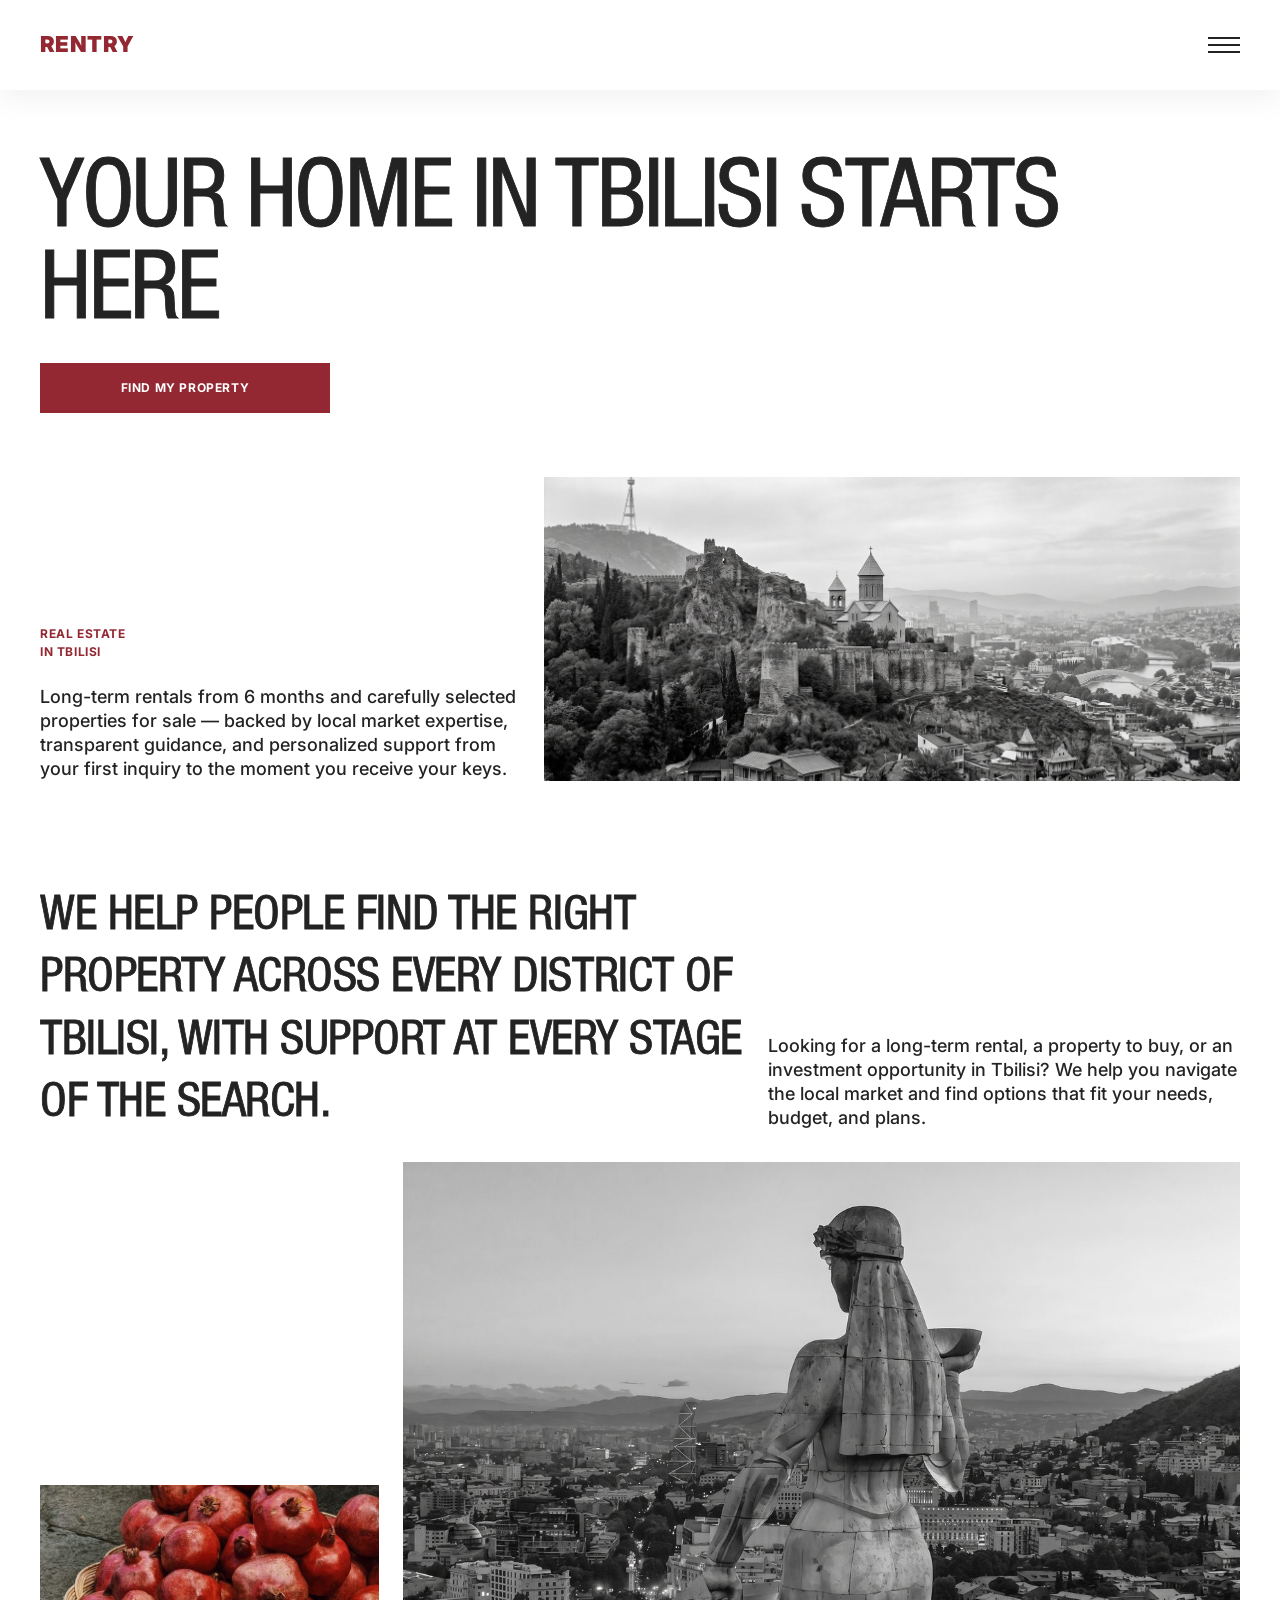
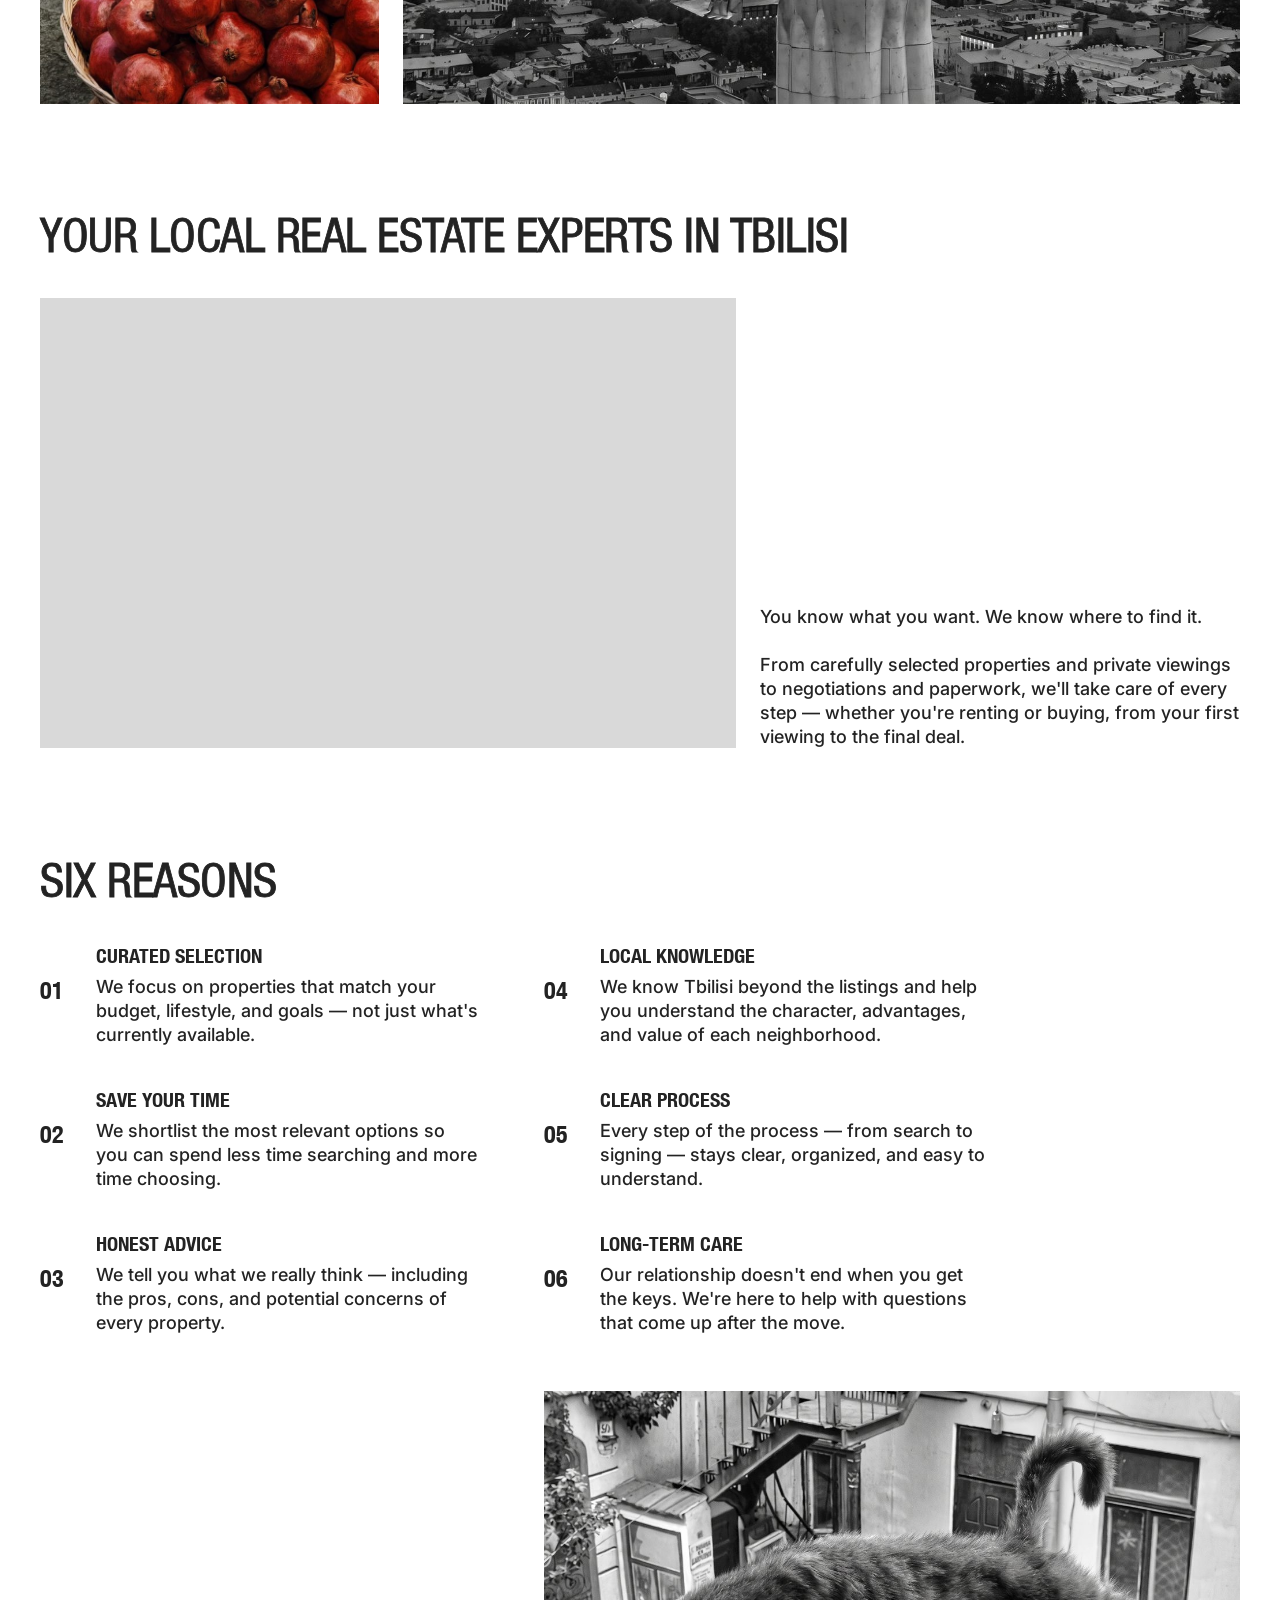
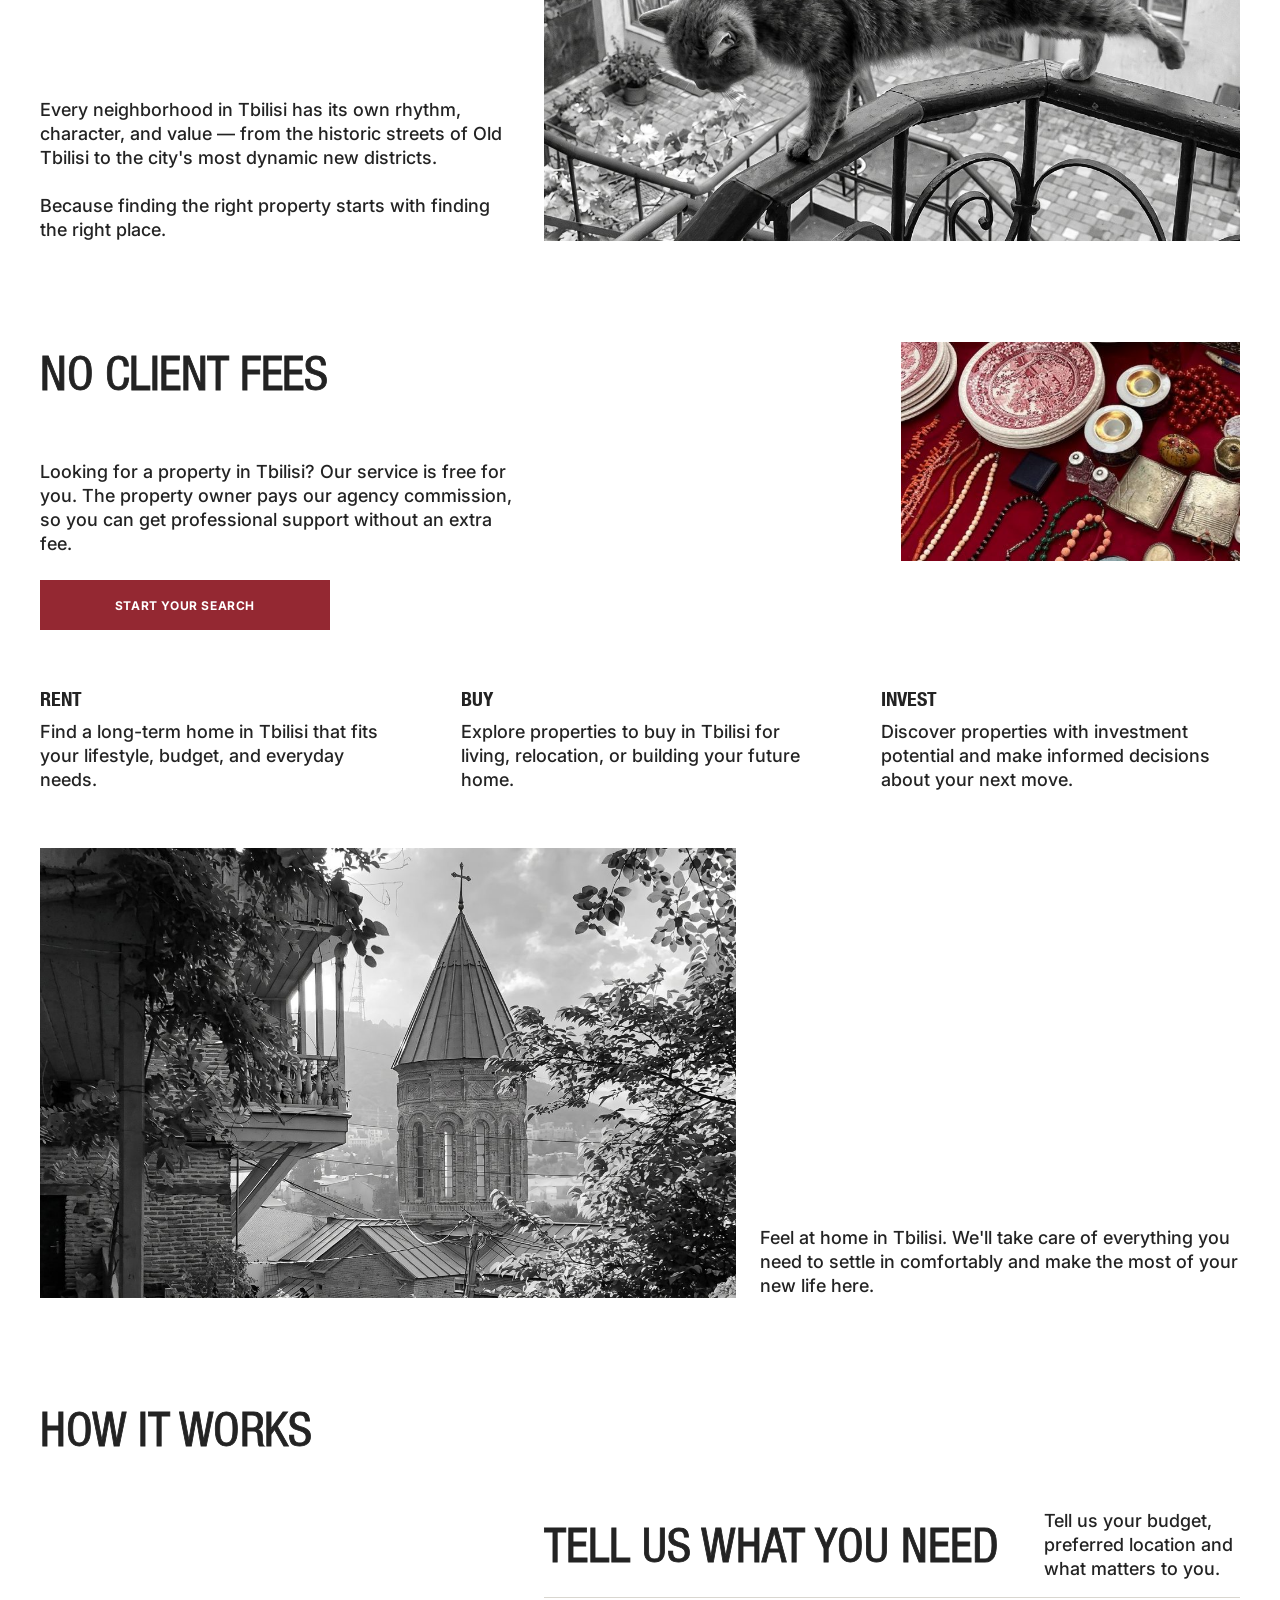
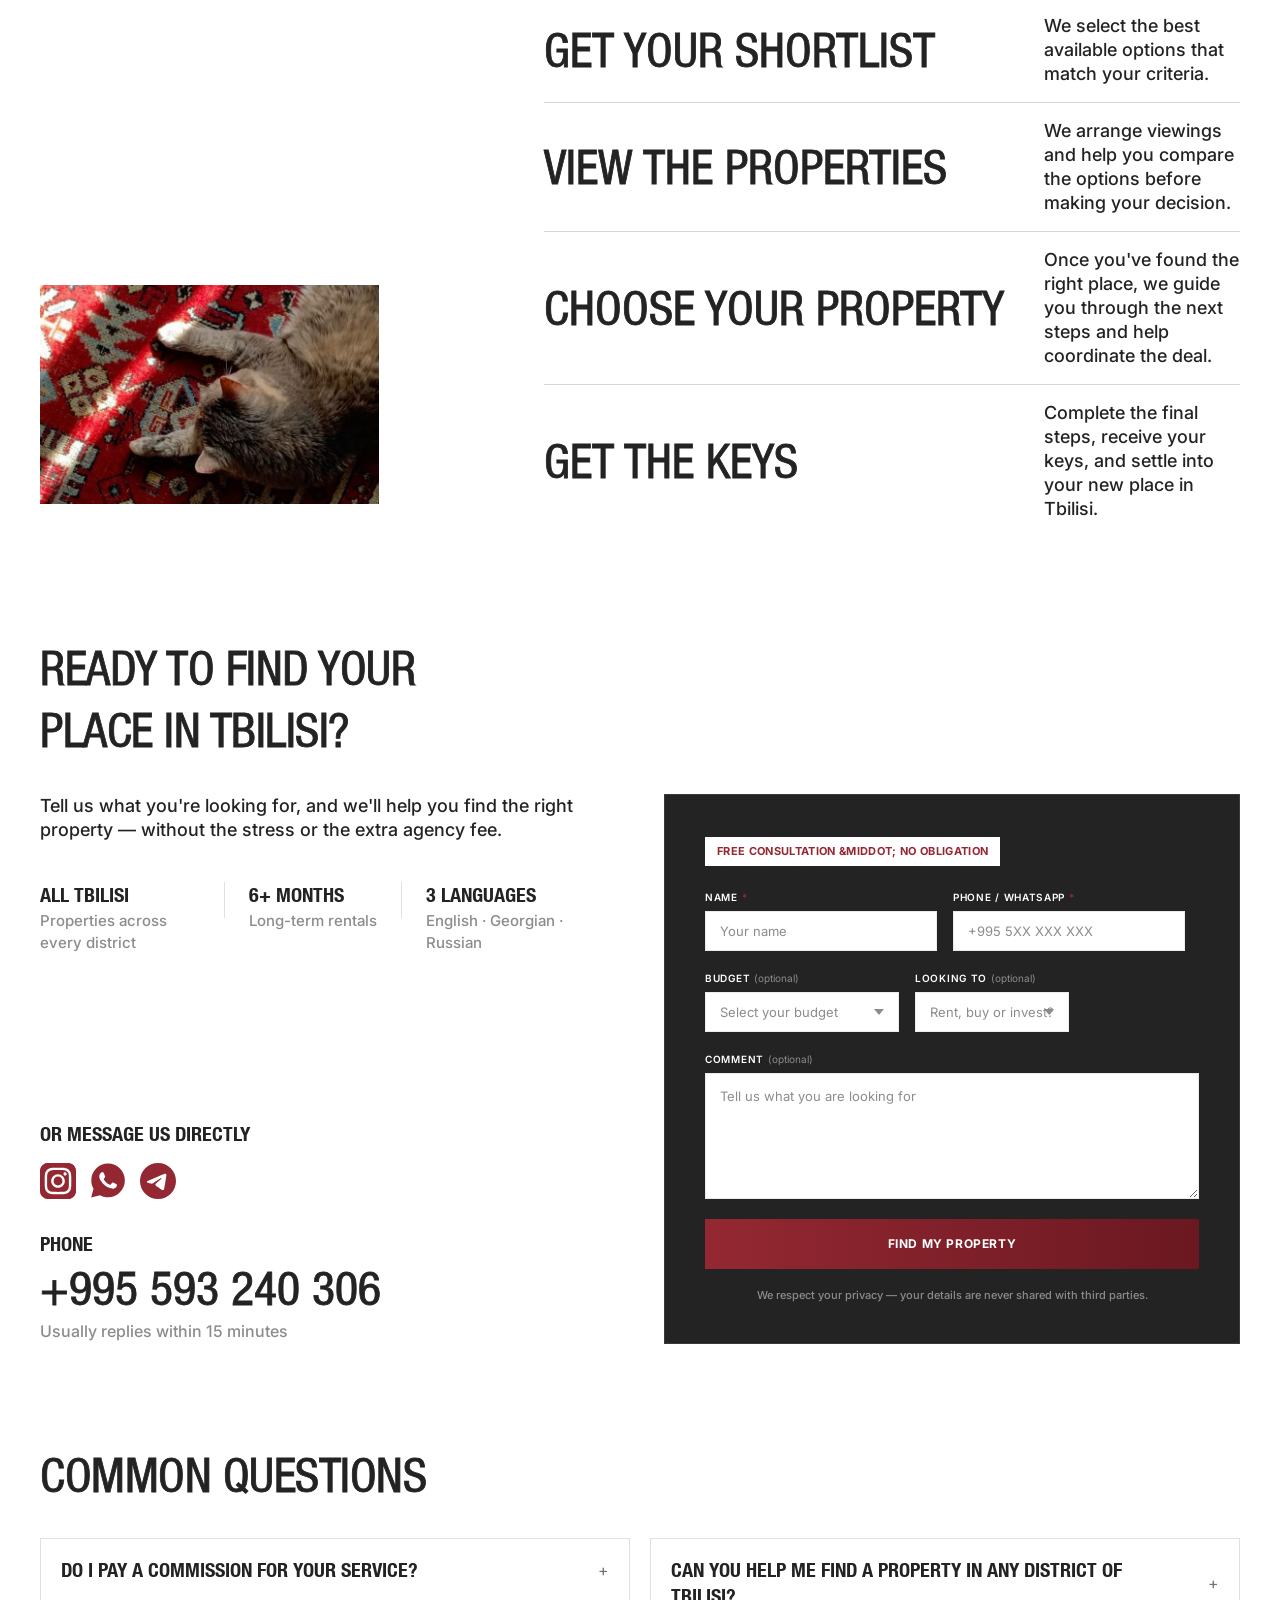
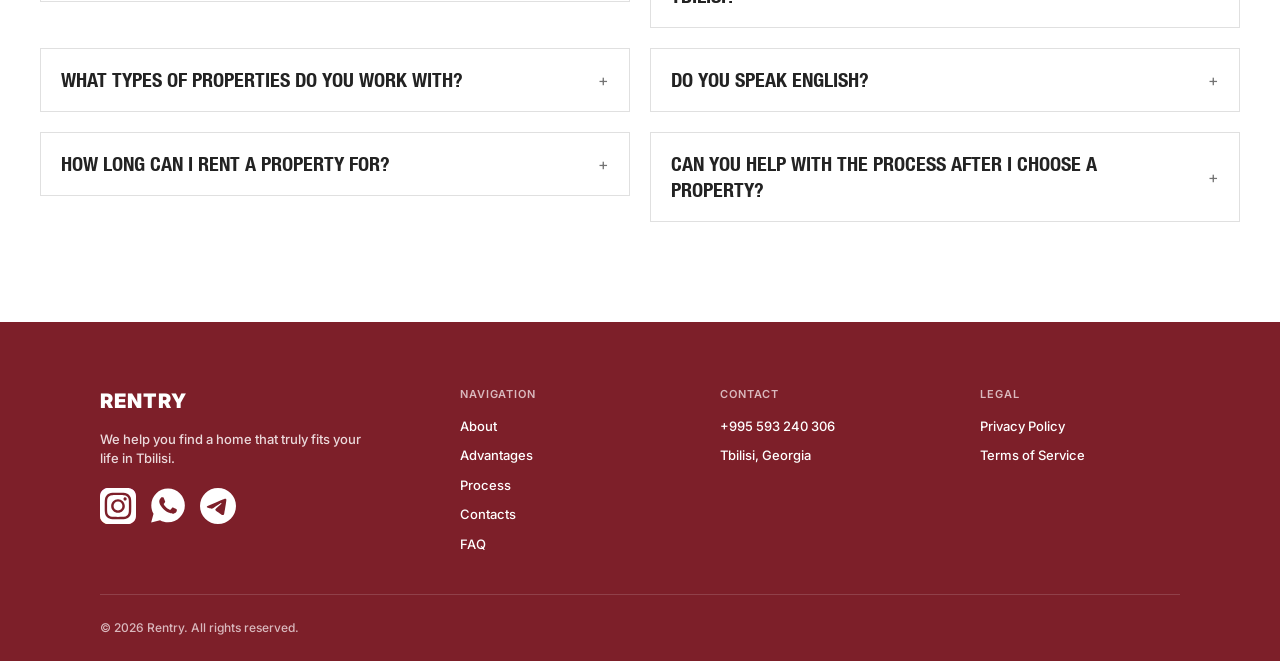
==== commit bdbc0c0c: "Implement lead modal with form functionality and update navigation buttons" ====
--- a/index.html
+++ b/index.html
@@ -26,7 +26,7 @@
       </ul>
     </nav>
 
-    <a href="#contacts" class="btn btn-primary btn-sm header-cta" data-i18n="cta.findProperty">Find My Property</a>
+    <button type="button" class="btn btn-primary btn-sm header-cta js-open-lead-modal" aria-haspopup="dialog" data-i18n="cta.findProperty">Find My Property</button>
 
     <div class="lang-switch" aria-label="Language">
       <button type="button" class="lang-btn" data-lang="en">EN</button>
@@ -52,7 +52,7 @@
       <button type="button" class="lang-btn" data-lang="ru">RU</button>
       <button type="button" class="lang-btn" data-lang="ka">GE</button>
     </div>
-    <a href="#contacts" class="btn btn-primary" data-i18n="cta.findProperty">Find My Property</a>
+    <button type="button" class="btn btn-primary js-open-lead-modal" aria-haspopup="dialog" data-i18n="cta.findProperty">Find My Property</button>
   </nav>
 </header>
 
@@ -63,7 +63,7 @@
     <div class="container">
       <div class="hero-top">
         <h1 class="hero-title" data-i18n="hero.title">Your Home in Tbilisi Starts Here</h1>
-        <a href="#contacts" class="btn btn-primary btn-lg" data-i18n="cta.findProperty">Find My Property</a>
+        <button type="button" class="btn btn-primary btn-lg js-open-lead-modal" aria-haspopup="dialog" data-i18n="cta.findProperty">Find My Property</button>
       </div>
 
       <div class="hero-bottom">
@@ -177,7 +177,7 @@
         <div class="fees-copy">
           <h2 class="section-title" data-i18n="fees.title">No Client Fees</h2>
           <p class="lead" data-i18n="fees.lead">Our service is free for you. The property owner pays our agency commission, so you can get professional support without an extra fee.</p>
-          <a href="#contacts" class="btn btn-primary btn-lg" data-i18n="fees.cta">Start Your Search</a>
+          <button type="button" class="btn btn-primary btn-lg js-open-lead-modal" aria-haspopup="dialog" data-i18n="fees.cta">Start Your Search</button>
         </div>
         <img class="photo photo-sm fees-photo" src="images/fees-jewelry.jpg" alt="Antique jewelry and china at a Tbilisi flea market" width="339" height="219" loading="lazy">
       </div>
@@ -303,7 +303,7 @@
         <div class="form-panel">
           <span class="form-tag" data-i18n="form.tag">Free Consultation &middot; No Obligation</span>
 
-          <form class="lead-form" id="lead-form" novalidate>
+          <form class="lead-form" id="lead-form" name="lead-form" data-netlify="true" netlify-honeypot="bot-field" novalidate><input type="hidden" name="form-name" value="lead-form"><p style="display:none"><label>Don't fill this out: <input name="bot-field"></label></p>
             <div class="field-row">
               <div class="field">
                 <label for="name"><span data-i18n="form.name.label">Name</span> <span class="req">*</span></label>
@@ -349,6 +349,16 @@
 
             <p class="privacy-note" data-i18n="form.privacy">We respect your privacy — your details are never shared with third parties.</p>
           </form>
+
+          <div class="form-success" id="lead-form-success" hidden>
+            <svg class="form-success-icon" width="56" height="56" viewBox="0 0 56 56" fill="none" aria-hidden="true">
+              <circle cx="28" cy="28" r="27" stroke="currentColor" stroke-width="2"/>
+              <path d="M17 29l7 7 15-15" stroke="currentColor" stroke-width="2.5" stroke-linecap="round" stroke-linejoin="round"/>
+            </svg>
+            <h3 class="form-success-title" data-i18n="form.success.title">Thank You!</h3>
+            <p class="form-success-text" data-i18n="form.success.text">Your request has been sent. Our team will contact you shortly.</p>
+            <button type="button" class="btn form-success-btn" id="lead-form-reset" data-i18n="form.success.btn">Send Another Request</button>
+          </div>
         </div>
       </div>
     </div>
@@ -486,6 +496,75 @@
   </div>
 </footer>
 
+<div class="modal-overlay" id="lead-modal" hidden>
+  <div class="modal-dialog" role="dialog" aria-modal="true" aria-labelledby="lead-modal-title">
+    <button type="button" class="modal-close" id="lead-modal-close" aria-label="Close">
+      <svg width="18" height="18" viewBox="0 0 18 18" fill="none" aria-hidden="true">
+        <path d="M1 1l16 16M17 1L1 17" stroke="currentColor" stroke-width="2" stroke-linecap="round"/>
+      </svg>
+    </button>
+
+    <span class="form-tag" id="lead-modal-title" data-i18n="form.tag">Free Consultation &middot; No Obligation</span>
+
+    <form class="lead-form" id="modal-lead-form" name="lead-form" data-netlify="true" netlify-honeypot="bot-field" novalidate><input type="hidden" name="form-name" value="lead-form"><p style="display:none"><label>Don't fill this out: <input name="bot-field"></label></p>
+      <div class="field-row">
+        <div class="field">
+          <label for="modal-name"><span data-i18n="form.name.label">Name</span> <span class="req">*</span></label>
+          <input type="text" id="modal-name" name="name" placeholder="Your name" data-i18n-placeholder="form.name.placeholder" required>
+        </div>
+        <div class="field">
+          <label for="modal-phone"><span data-i18n="form.phone.label">Phone / WhatsApp</span> <span class="req">*</span></label>
+          <input type="tel" id="modal-phone" name="phone" placeholder="+995 5XX XXX XXX" inputmode="numeric" required>
+        </div>
+      </div>
+
+      <div class="field-row">
+        <div class="field">
+          <label for="modal-budget"><span data-i18n="form.budget.label">Budget</span> <span class="opt" data-i18n="form.optional">(optional)</span></label>
+          <select id="modal-budget" name="budget">
+            <option value="" selected data-i18n="form.budget.placeholder">Select your budget</option>
+            <option value="under-500" data-i18n="form.budget.opt1">Under $500 / month</option>
+            <option value="500-1000" data-i18n="form.budget.opt2">$500 – $1,000 / month</option>
+            <option value="1000-2000" data-i18n="form.budget.opt3">$1,000 – $2,000 / month</option>
+            <option value="2000-plus" data-i18n="form.budget.opt4">$2,000+ / month</option>
+            <option value="buy-under-100k" data-i18n="form.budget.opt5">Buy: under $100,000</option>
+            <option value="buy-100k-300k" data-i18n="form.budget.opt6">Buy: $100,000 – $300,000</option>
+            <option value="buy-300k-plus" data-i18n="form.budget.opt7">Buy: $300,000+</option>
+          </select>
+        </div>
+        <div class="field">
+          <label for="modal-looking-to"><span data-i18n="form.lookingTo.label">Looking To</span> <span class="opt" data-i18n="form.optional">(optional)</span></label>
+          <select id="modal-looking-to" name="looking-to">
+            <option value="" selected data-i18n="form.lookingTo.placeholder">Rent, buy or invest?</option>
+            <option value="rent" data-i18n="form.lookingTo.rent">Rent</option>
+            <option value="buy" data-i18n="form.lookingTo.buy">Buy</option>
+            <option value="invest" data-i18n="form.lookingTo.invest">Invest</option>
+          </select>
+        </div>
+      </div>
+
+      <div class="field">
+        <label for="modal-comment"><span data-i18n="form.comment.label">Comment</span> <span class="opt" data-i18n="form.optional">(optional)</span></label>
+        <textarea id="modal-comment" name="comment" rows="4" placeholder="Tell us what you are looking for" data-i18n-placeholder="form.comment.placeholder"></textarea>
+      </div>
+
+      <button type="submit" class="btn btn-submit" data-i18n="cta.findProperty">Find My Property</button>
+
+      <p class="privacy-note" data-i18n="form.privacy">We respect your privacy — your details are never shared with third parties.</p>
+    </form>
+
+    <div class="form-success" id="modal-lead-form-success" hidden>
+      <svg class="form-success-icon" width="56" height="56" viewBox="0 0 56 56" fill="none" aria-hidden="true">
+        <circle cx="28" cy="28" r="27" stroke="currentColor" stroke-width="2"/>
+        <path d="M17 29l7 7 15-15" stroke="currentColor" stroke-width="2.5" stroke-linecap="round" stroke-linejoin="round"/>
+      </svg>
+      <h3 class="form-success-title" data-i18n="form.success.title">Thank You!</h3>
+      <p class="form-success-text" data-i18n="form.success.text">Your request has been sent. Our team will contact you shortly.</p>
+      <button type="button" class="btn form-success-btn" id="modal-lead-form-reset" data-i18n="form.success.btn">Send Another Request</button>
+    </div>
+  </div>
+</div>
+
 <script src="translations.js"></script>
 <script src="script.js"></script>
 </body>
--- a/styles.css
+++ b/styles.css
@@ -321,7 +321,8 @@
   color: var(--c-text);
 }
 
-.mobile-nav a.btn{ color: #fff; }
+.mobile-nav a.btn,
+.mobile-nav button.btn{ color: #fff; }
 
 .mobile-nav .btn{ width: 100%; height: 50px; font-size: 12px; }
 
@@ -701,6 +702,112 @@
 
 .privacy-note{ font-size: 11px; color: var(--c-text-muted); text-align: center; margin: 18px 0 0; }
 
+.form-success{ padding: 40px 0; }
+
+.form-success:not([hidden]){
+  display: flex;
+  flex-direction: column;
+  align-items: center;
+  text-align: center;
+}
+
+.form-success-icon{ color: var(--c-accent); margin-bottom: 20px; }
+
+.form-success-title{
+  font-family: var(--font-condensed);
+  font-stretch: condensed;
+  font-weight: 400;
+  text-transform: uppercase;
+  font-size: 28px;
+  color: #fff;
+  margin: 0 0 12px;
+}
+
+.form-success-text{
+  font-size: 14px;
+  color: var(--c-text-muted);
+  max-width: 380px;
+  margin: 0 0 28px;
+}
+
+.form-success-btn{
+  width: auto;
+  padding: 0 28px;
+  height: 50px;
+  font-size: 12px;
+  color: #fff;
+  background: linear-gradient(90deg, var(--c-accent), var(--c-accent-dark));
+}
+
+.form-success-btn:hover{ opacity: 0.9; }
+
+/* ============================================================
+   LEAD MODAL
+   ============================================================ */
+
+.modal-overlay{
+  position: fixed;
+  inset: 0;
+  z-index: 1000;
+  display: flex;
+  align-items: center;
+  justify-content: center;
+  padding: 24px;
+  background: rgba(20, 20, 20, 0.6);
+  opacity: 0;
+  transition: opacity 0.25s ease;
+}
+
+.modal-overlay[hidden]{ display: none; }
+
+.modal-overlay.is-open{ opacity: 1; }
+
+.modal-dialog{
+  position: relative;
+  width: 100%;
+  max-width: 604px;
+  max-height: calc(100vh - 48px);
+  overflow-y: auto;
+  background: var(--c-dark);
+  padding: 40px;
+  border: 1px solid #3a3a3a;
+  transform: translateY(16px);
+  transition: transform 0.25s ease;
+}
+
+.modal-overlay.is-open .modal-dialog{ transform: translateY(0); }
+
+.modal-close{
+  position: absolute;
+  top: 16px;
+  right: 16px;
+  display: flex;
+  align-items: center;
+  justify-content: center;
+  width: 36px;
+  height: 36px;
+  color: #fff;
+  background: transparent;
+  border: none;
+  cursor: pointer;
+  transition: opacity 0.2s ease;
+}
+
+.modal-close:hover{ opacity: 0.7; }
+
+body.modal-open{ overflow: hidden; }
+
+@media (max-width: 560px){
+  .modal-overlay{ padding: 0; }
+
+  .modal-dialog{
+    max-width: none;
+    max-height: 100vh;
+    height: 100%;
+    padding: 24px;
+  }
+}
+
 /* FAQ */
 
 .faq-section{ margin-top: 100px; }
@@ -918,6 +1025,13 @@
   .contact-left{ max-width: none; }
   .form-panel{ max-width: none; }
 
+  /* iOS Safari auto-zooms the page on focus when an input's font-size is
+     under 16px — this reads as the whole form "scaling". Bump to 16px
+     here only, so desktop keeps its smaller 13px styling. */
+  .lead-form input,
+  .lead-form select,
+  .lead-form textarea{ font-size: 16px; }
+
   .accordion{ grid-template-columns: 1fr; }
 
   .footer-top{ gap: 32px; }
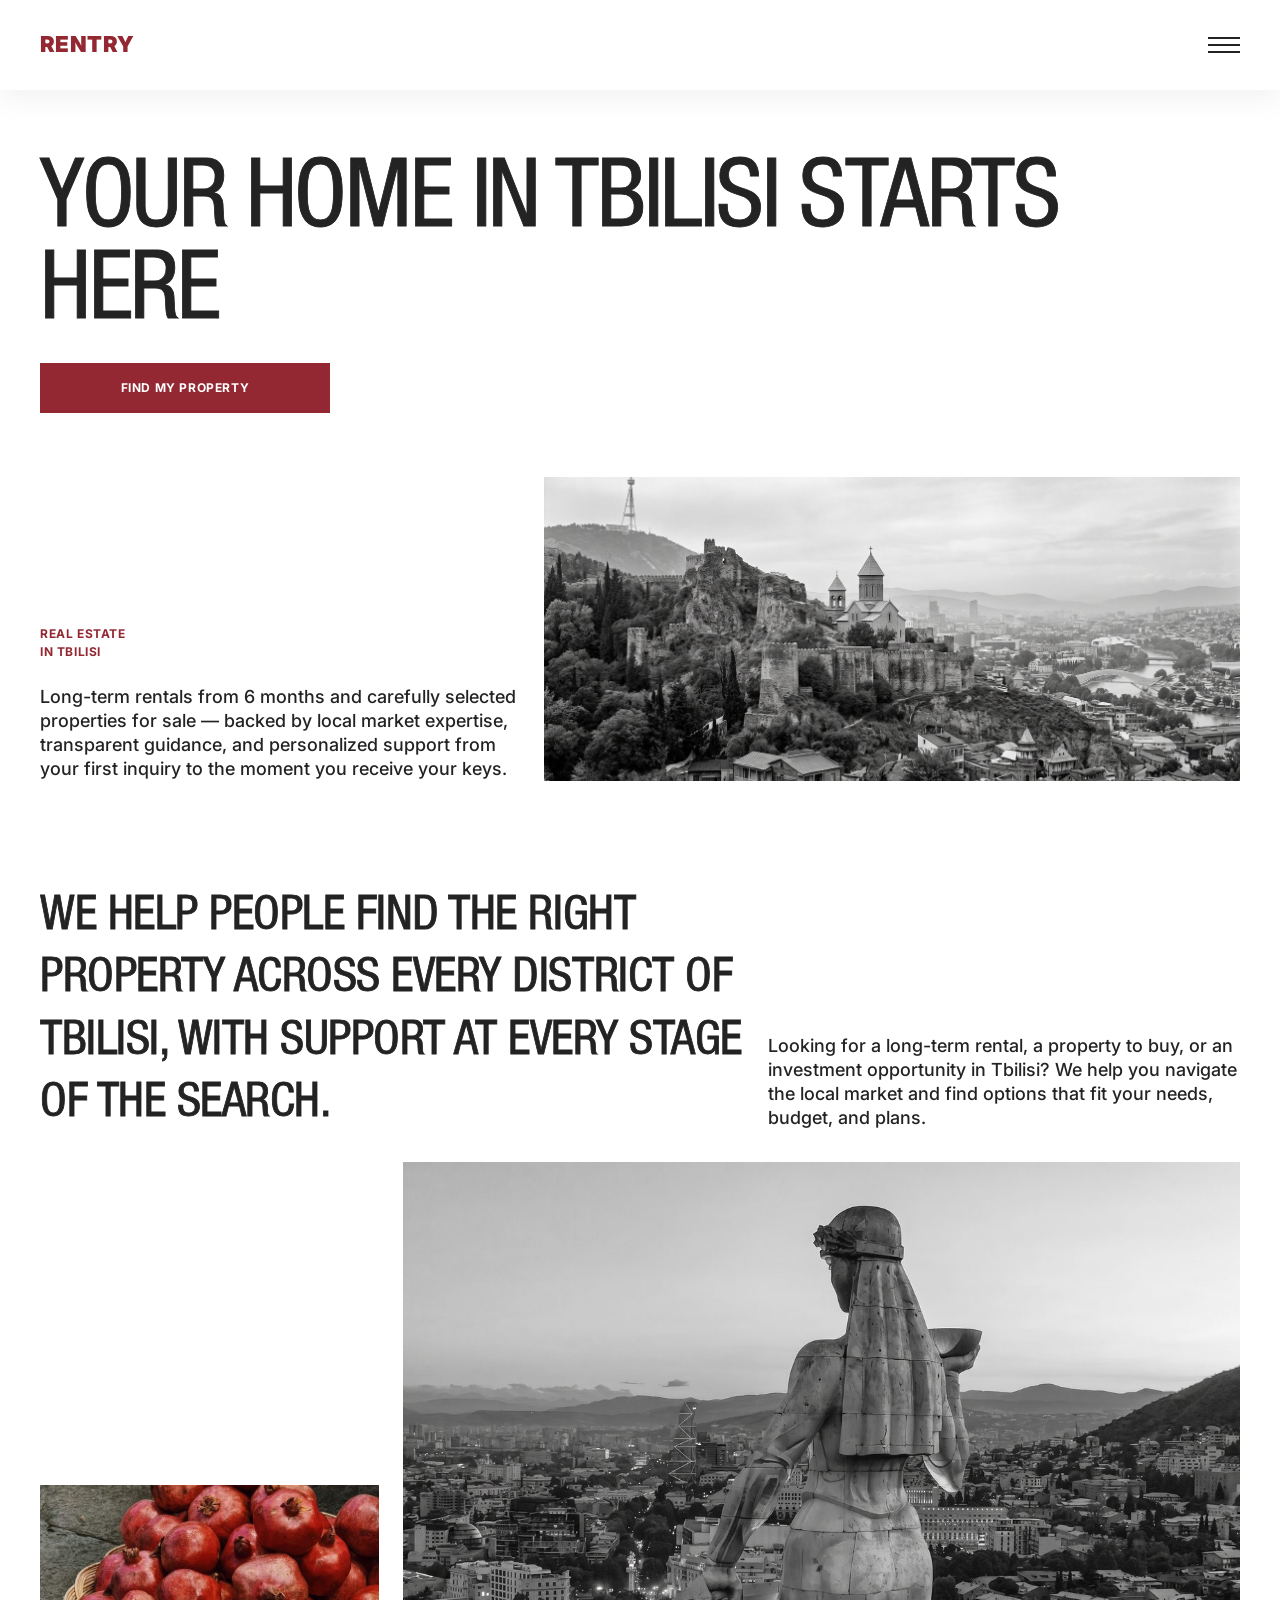
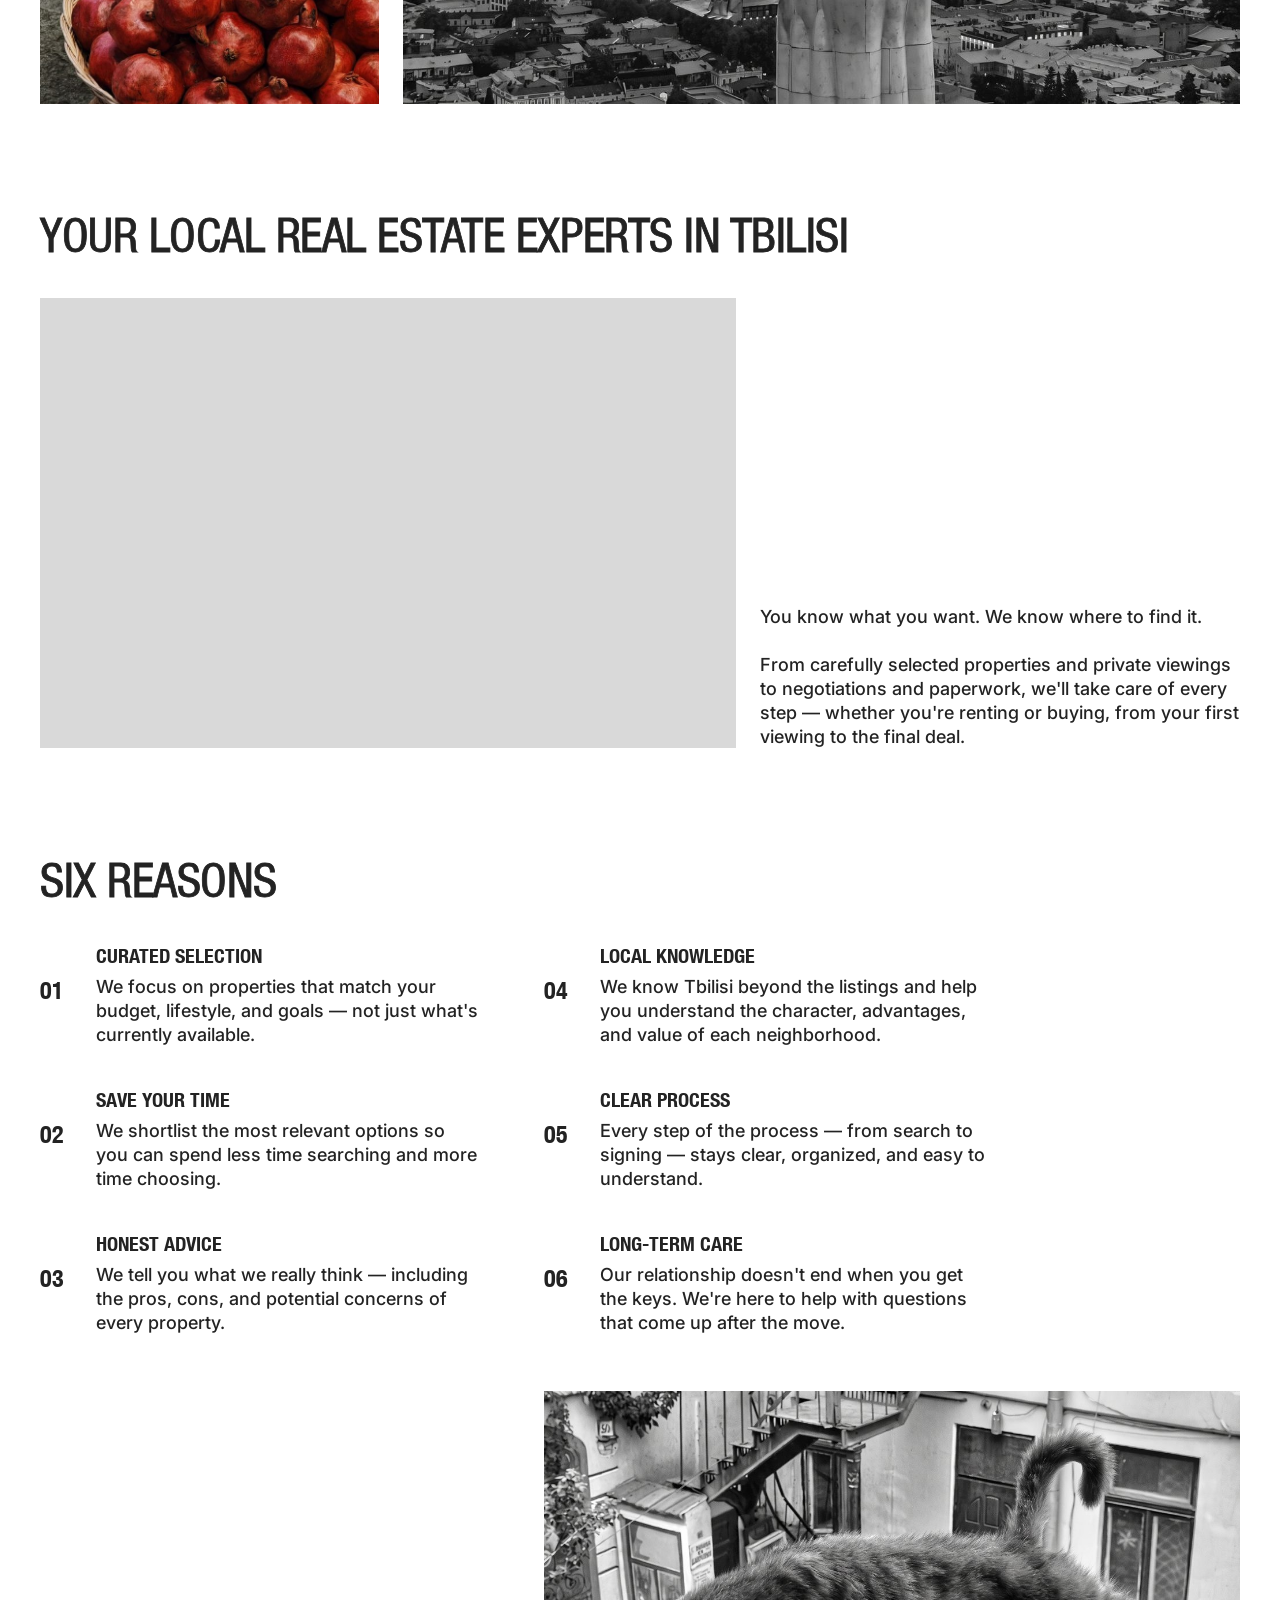
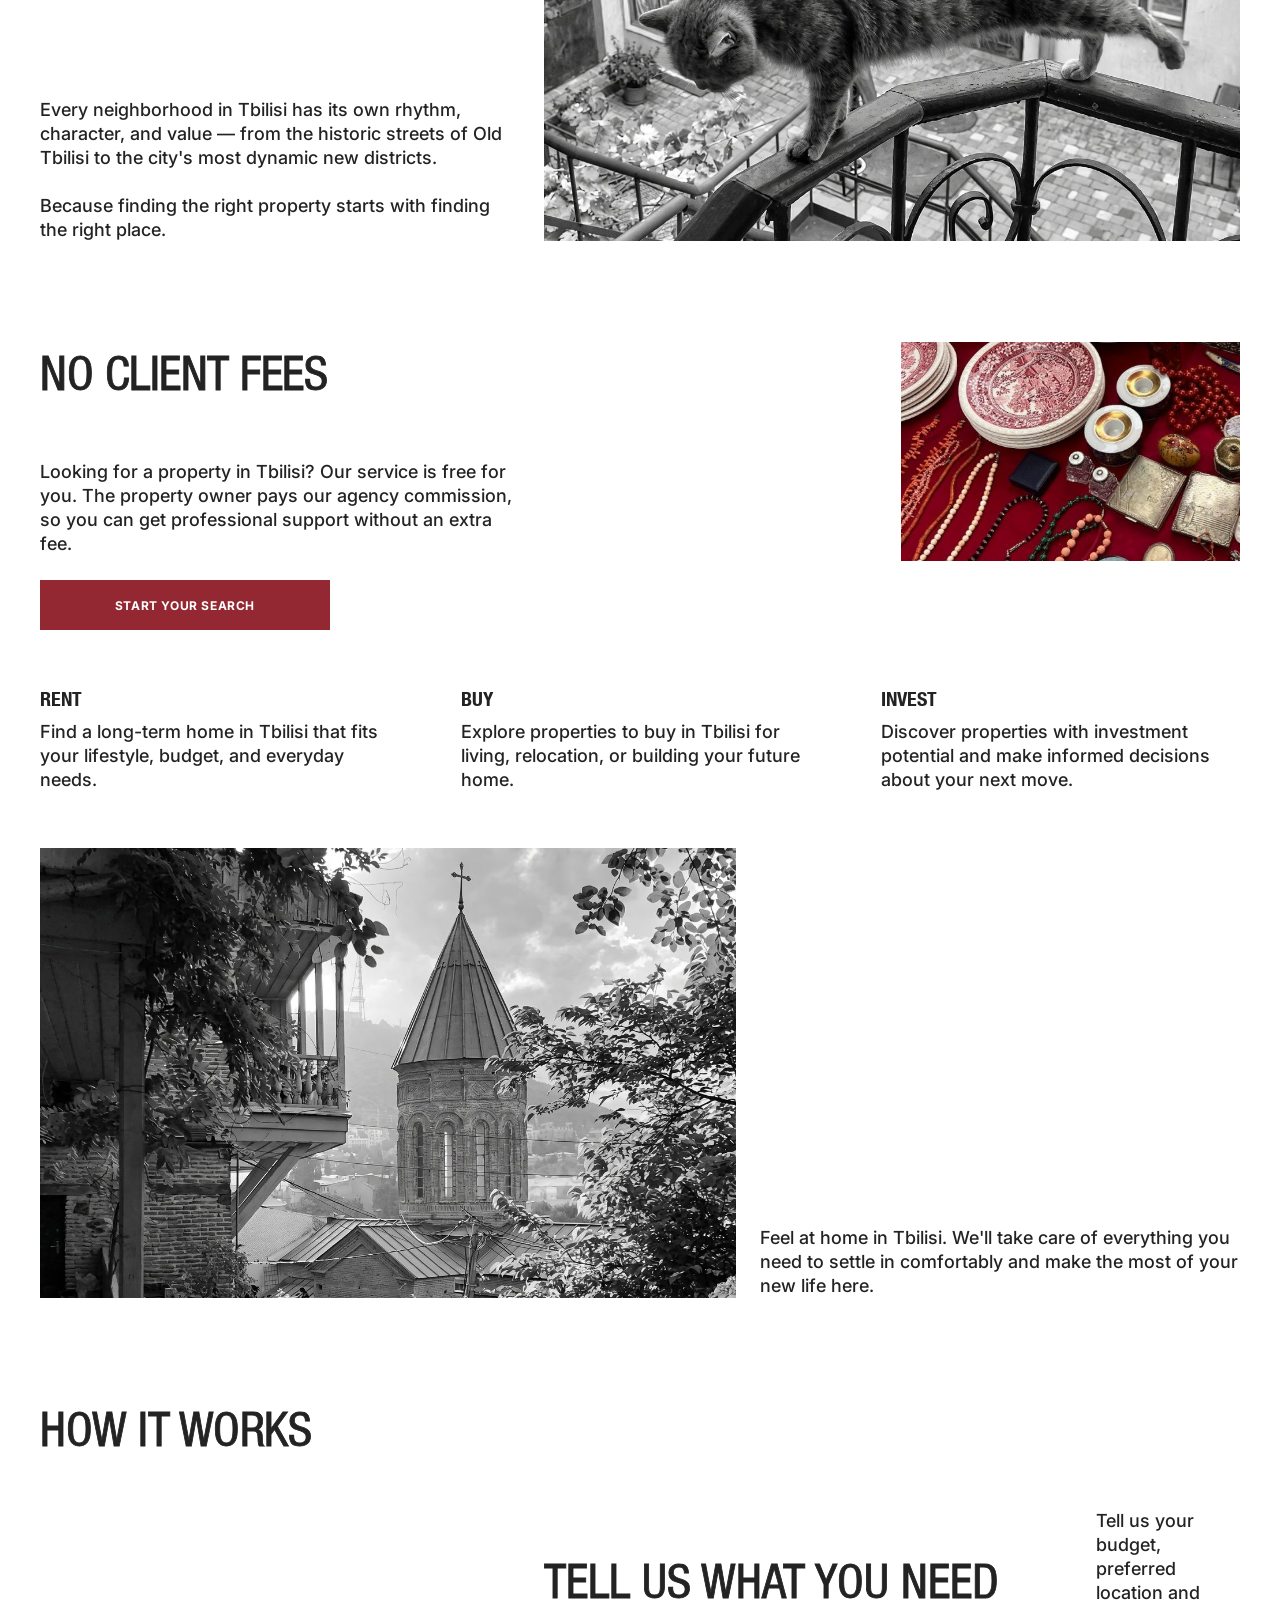
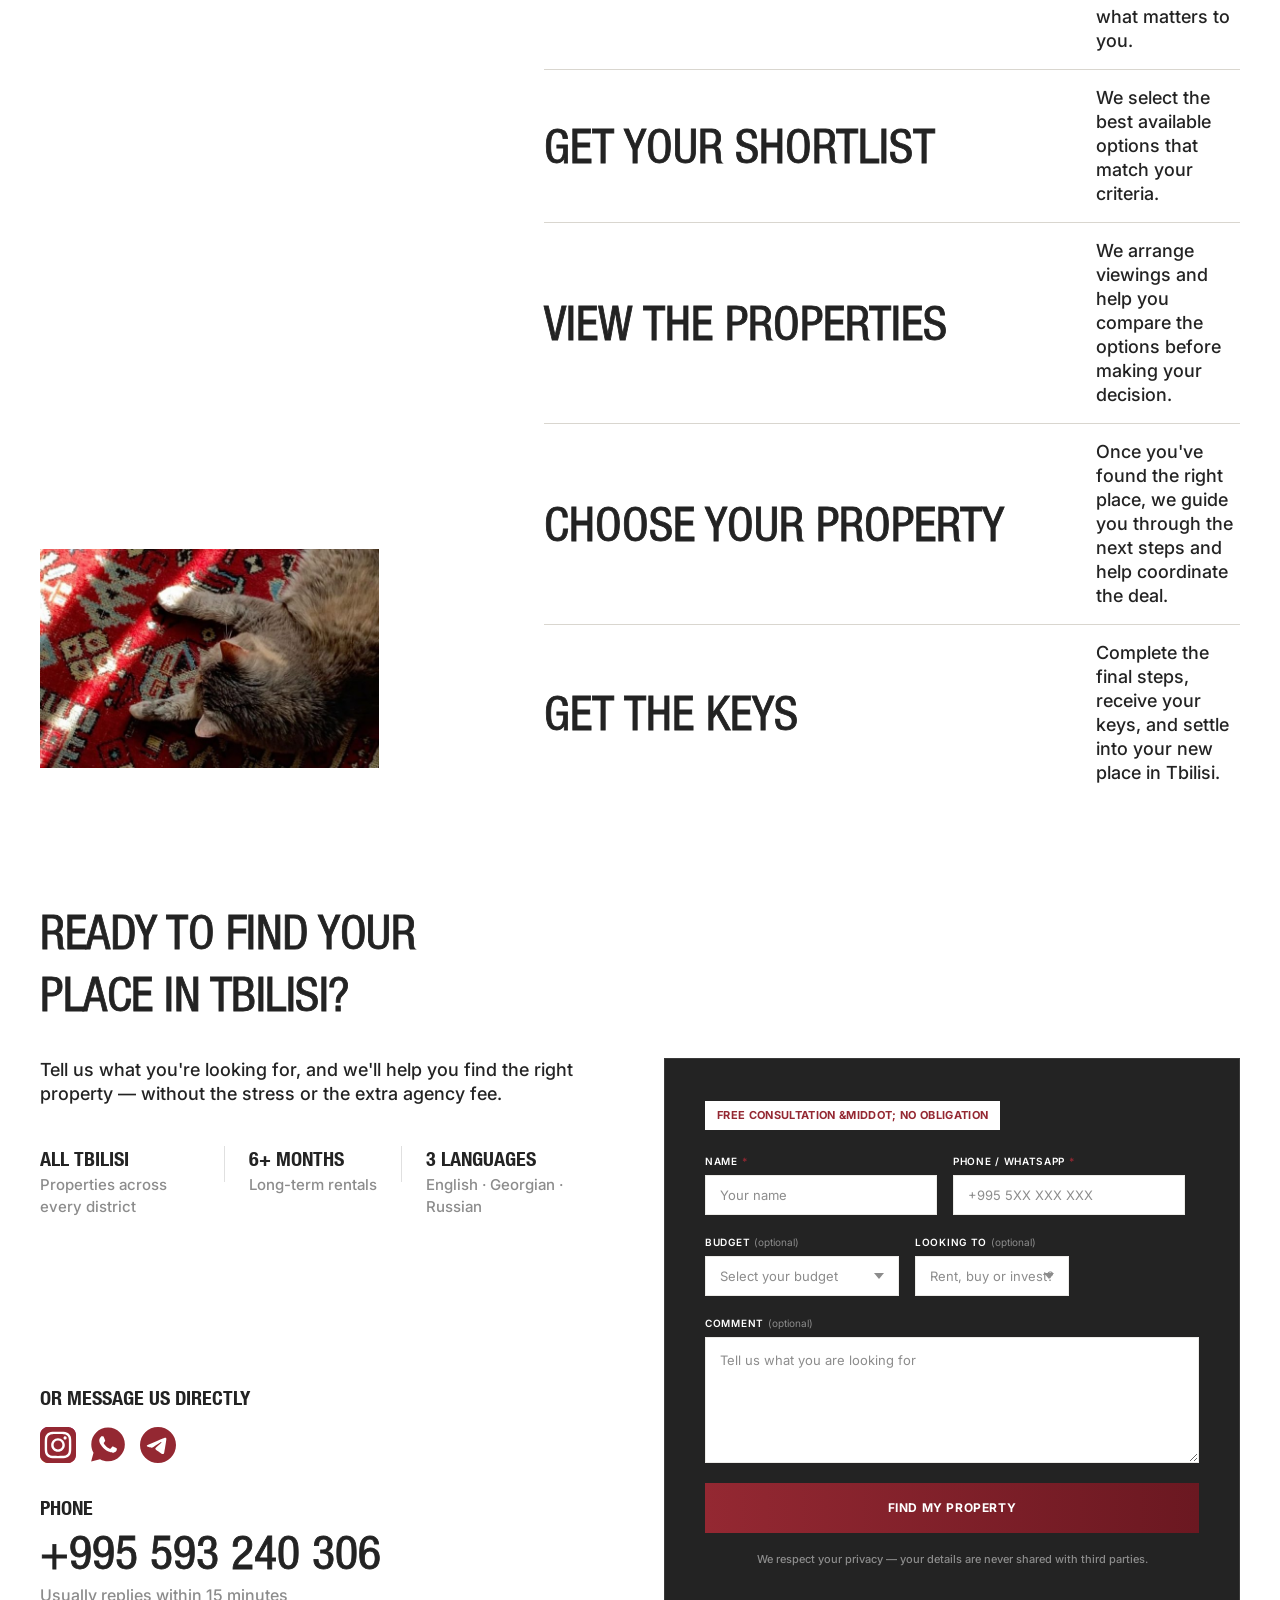
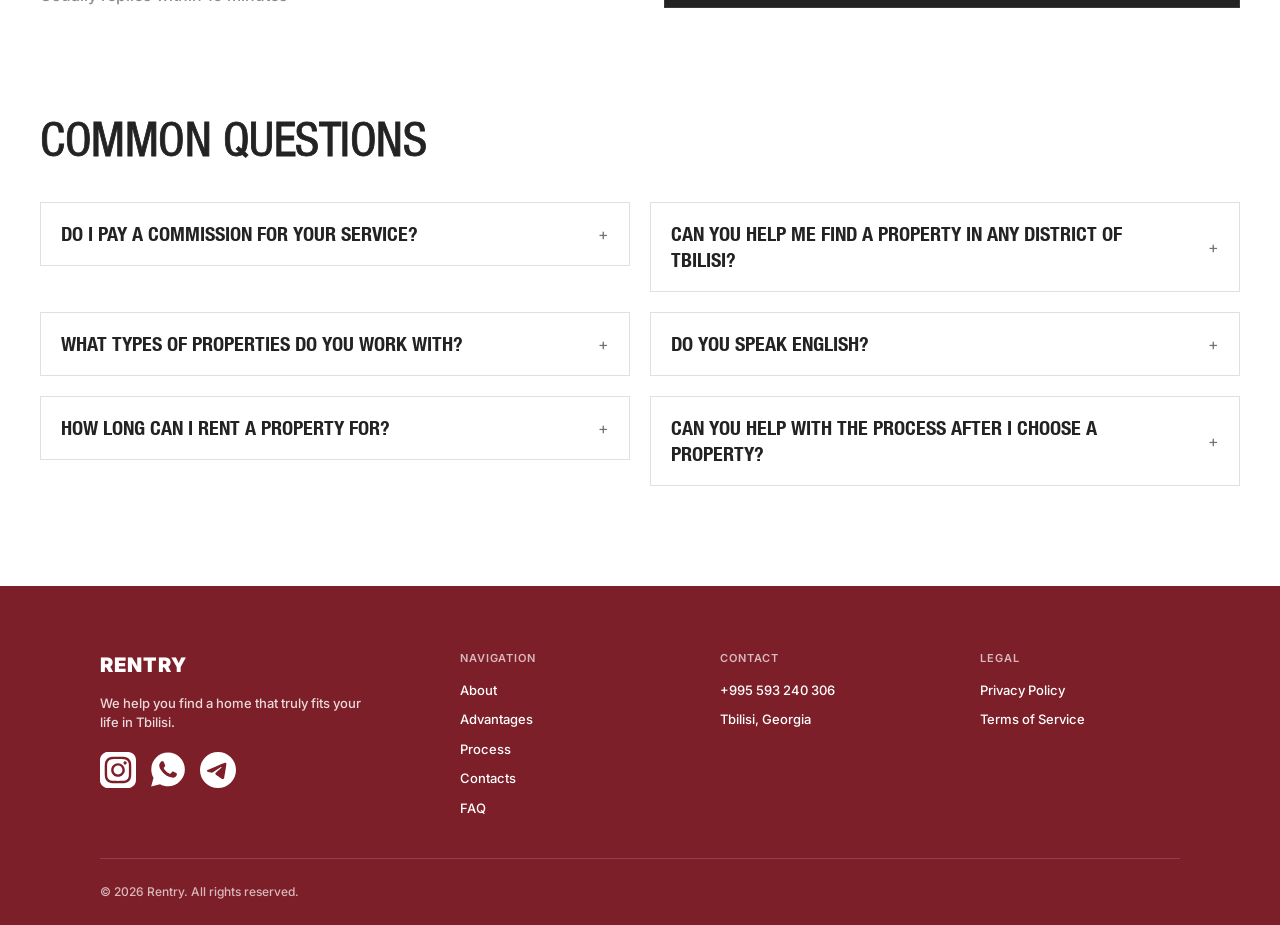
==== commit abf5c87b: "Add favicon, update meta tags, and enhance multilingual support across HTML files" ====
--- a/index.html
+++ b/index.html
@@ -3,12 +3,145 @@
 <head>
 <meta charset="UTF-8">
 <meta name="viewport" content="width=device-width, initial-scale=1.0">
-<title>Rentry — Real Estate in Tbilisi</title>
-<meta name="description" content="Long-term rentals and properties for sale in Tbilisi. Local expertise, no client fees.">
+<title data-i18n="meta.title">Rentry | Real Estate Agency in Tbilisi, Georgia</title>
+<meta name="description" data-i18n-content="meta.description" content="Rentry is a real estate agency in Tbilisi, Georgia, helping tenants, buyers, and investors find long-term rentals, homes for sale, and investment properties.">
+<meta name="robots" content="index, follow">
+<link rel="canonical" href="https://rentry-tbilisi.netlify.app/">
+<meta name="theme-color" content="#942832">
+
+<!--
+  Multilingual note: English, Russian, and Georgian content share this single
+  URL and are toggled client-side (see script.js applyLanguage). There are no
+  separate per-language URLs, so hreflang alternates are intentionally omitted
+  here to avoid pointing search engines at incorrect/non-existent language URLs.
+  If language-specific URLs (e.g. /ru/, /ka/) are introduced later, add
+  hreflang="en"/"ru"/"ka" + "x-default" alternate links pointing to each.
+-->
+
+<link rel="icon" type="image/svg+xml" href="icons/favicon.svg">
+
+<!-- Open Graph -->
+<meta property="og:type" content="website">
+<meta property="og:site_name" content="Rentry">
+<meta property="og:title" content="Rentry | Real Estate Agency in Tbilisi, Georgia">
+<meta property="og:description" content="Real estate agency in Tbilisi, Georgia. Long-term rentals, property for sale, and investment opportunities with personalized, multilingual support.">
+<meta property="og:url" content="https://rentry-tbilisi.netlify.app/">
+<meta property="og:image" content="https://rentry-tbilisi.netlify.app/images/hero-panorama.jpg">
+<meta property="og:locale" content="en_US">
+<meta property="og:locale:alternate" content="ru_RU">
+<meta property="og:locale:alternate" content="ka_GE">
+
+<!-- Twitter -->
+<meta name="twitter:card" content="summary_large_image">
+<meta name="twitter:title" content="Rentry | Real Estate Agency in Tbilisi, Georgia">
+<meta name="twitter:description" content="Real estate agency in Tbilisi, Georgia. Long-term rentals, property for sale, and investment opportunities with personalized, multilingual support.">
+<meta name="twitter:image" content="https://rentry-tbilisi.netlify.app/images/hero-panorama.jpg">
+
 <link rel="preconnect" href="https://fonts.googleapis.com">
 <link rel="preconnect" href="https://fonts.gstatic.com" crossorigin>
 <link href="https://fonts.googleapis.com/css2?family=Inter:wght@400;500;600;700;900&family=Roboto+Condensed:wght@400;700&family=Noto+Sans+Georgian:wght@400;500;600;700;900&display=swap" rel="stylesheet">
 <link rel="stylesheet" href="styles.css">
+
+<script type="application/ld+json">
+{
+  "@context": "https://schema.org",
+  "@graph": [
+    {
+      "@type": "RealEstateAgent",
+      "@id": "https://rentry-tbilisi.netlify.app/#agent",
+      "name": "Rentry",
+      "url": "https://rentry-tbilisi.netlify.app/",
+      "image": "https://rentry-tbilisi.netlify.app/images/hero-panorama.jpg",
+      "description": "Rentry is a real estate agency in Tbilisi, Georgia, helping tenants, buyers, and investors find long-term rentals, homes for sale, and investment properties.",
+      "telephone": "+995593240306",
+      "address": {
+        "@type": "PostalAddress",
+        "addressLocality": "Tbilisi",
+        "addressCountry": "GE"
+      },
+      "areaServed": [
+        "Tbilisi",
+        "Old Tbilisi",
+        "Vake",
+        "Vera",
+        "Saburtalo",
+        "Mtatsminda",
+        "Chugureti",
+        "Avlabari",
+        "Isani",
+        "Didi Dighomi",
+        "Ortachala"
+      ],
+      "knowsLanguage": ["en", "ka", "ru"],
+      "sameAs": [
+        "https://www.instagram.com/tbilisi.property/"
+      ]
+    },
+    {
+      "@type": "WebSite",
+      "@id": "https://rentry-tbilisi.netlify.app/#website",
+      "name": "Rentry",
+      "url": "https://rentry-tbilisi.netlify.app/",
+      "inLanguage": ["en", "ru", "ka"],
+      "publisher": { "@id": "https://rentry-tbilisi.netlify.app/#agent" }
+    },
+    {
+      "@type": "FAQPage",
+      "@id": "https://rentry-tbilisi.netlify.app/#faq",
+      "mainEntity": [
+        {
+          "@type": "Question",
+          "name": "Do I pay a commission for your service?",
+          "acceptedAnswer": {
+            "@type": "Answer",
+            "text": "No. Our service is free for tenants and buyers — the property owner pays our agency commission."
+          }
+        },
+        {
+          "@type": "Question",
+          "name": "Can you help me find a property in any district of Tbilisi?",
+          "acceptedAnswer": {
+            "@type": "Answer",
+            "text": "Yes, we work across every district of Tbilisi, from the historic center to the newest developments."
+          }
+        },
+        {
+          "@type": "Question",
+          "name": "What types of properties do you work with?",
+          "acceptedAnswer": {
+            "@type": "Answer",
+            "text": "We work with long-term rentals, apartments in new developments, and homes for sale, including investment properties."
+          }
+        },
+        {
+          "@type": "Question",
+          "name": "Do you speak English?",
+          "acceptedAnswer": {
+            "@type": "Answer",
+            "text": "Yes, our team is multilingual and speaks English, Georgian, and Russian."
+          }
+        },
+        {
+          "@type": "Question",
+          "name": "How long can I rent a property for?",
+          "acceptedAnswer": {
+            "@type": "Answer",
+            "text": "We specialize in long-term rentals starting from 6 months."
+          }
+        },
+        {
+          "@type": "Question",
+          "name": "Can you help with the process after I choose a property?",
+          "acceptedAnswer": {
+            "@type": "Answer",
+            "text": "Yes, we support you through signing, key handover, and any questions that come up after you move in."
+          }
+        }
+      ]
+    }
+  ]
+}
+</script>
 </head>
 <body>
 
@@ -71,7 +204,7 @@
           <span class="eyebrow eyebrow-accent" data-i18n-html="hero.eyebrow">REAL ESTATE<br>IN TBILISI</span>
           <p class="lead" data-i18n="hero.lead">Long-term rentals from 6 months and carefully selected properties for sale — backed by local market expertise, transparent guidance, and personalized support from your first inquiry to the moment you receive your keys.</p>
         </div>
-        <img class="photo photo-hero" src="images/hero-panorama.jpg" alt="Tbilisi panorama with Narikala fortress" width="856" height="374" loading="lazy">
+        <img class="photo photo-hero" src="images/hero-panorama.jpg" alt="Tbilisi panorama with Narikala fortress" width="856" height="374" fetchpriority="high">
 
       </div>
     </div>
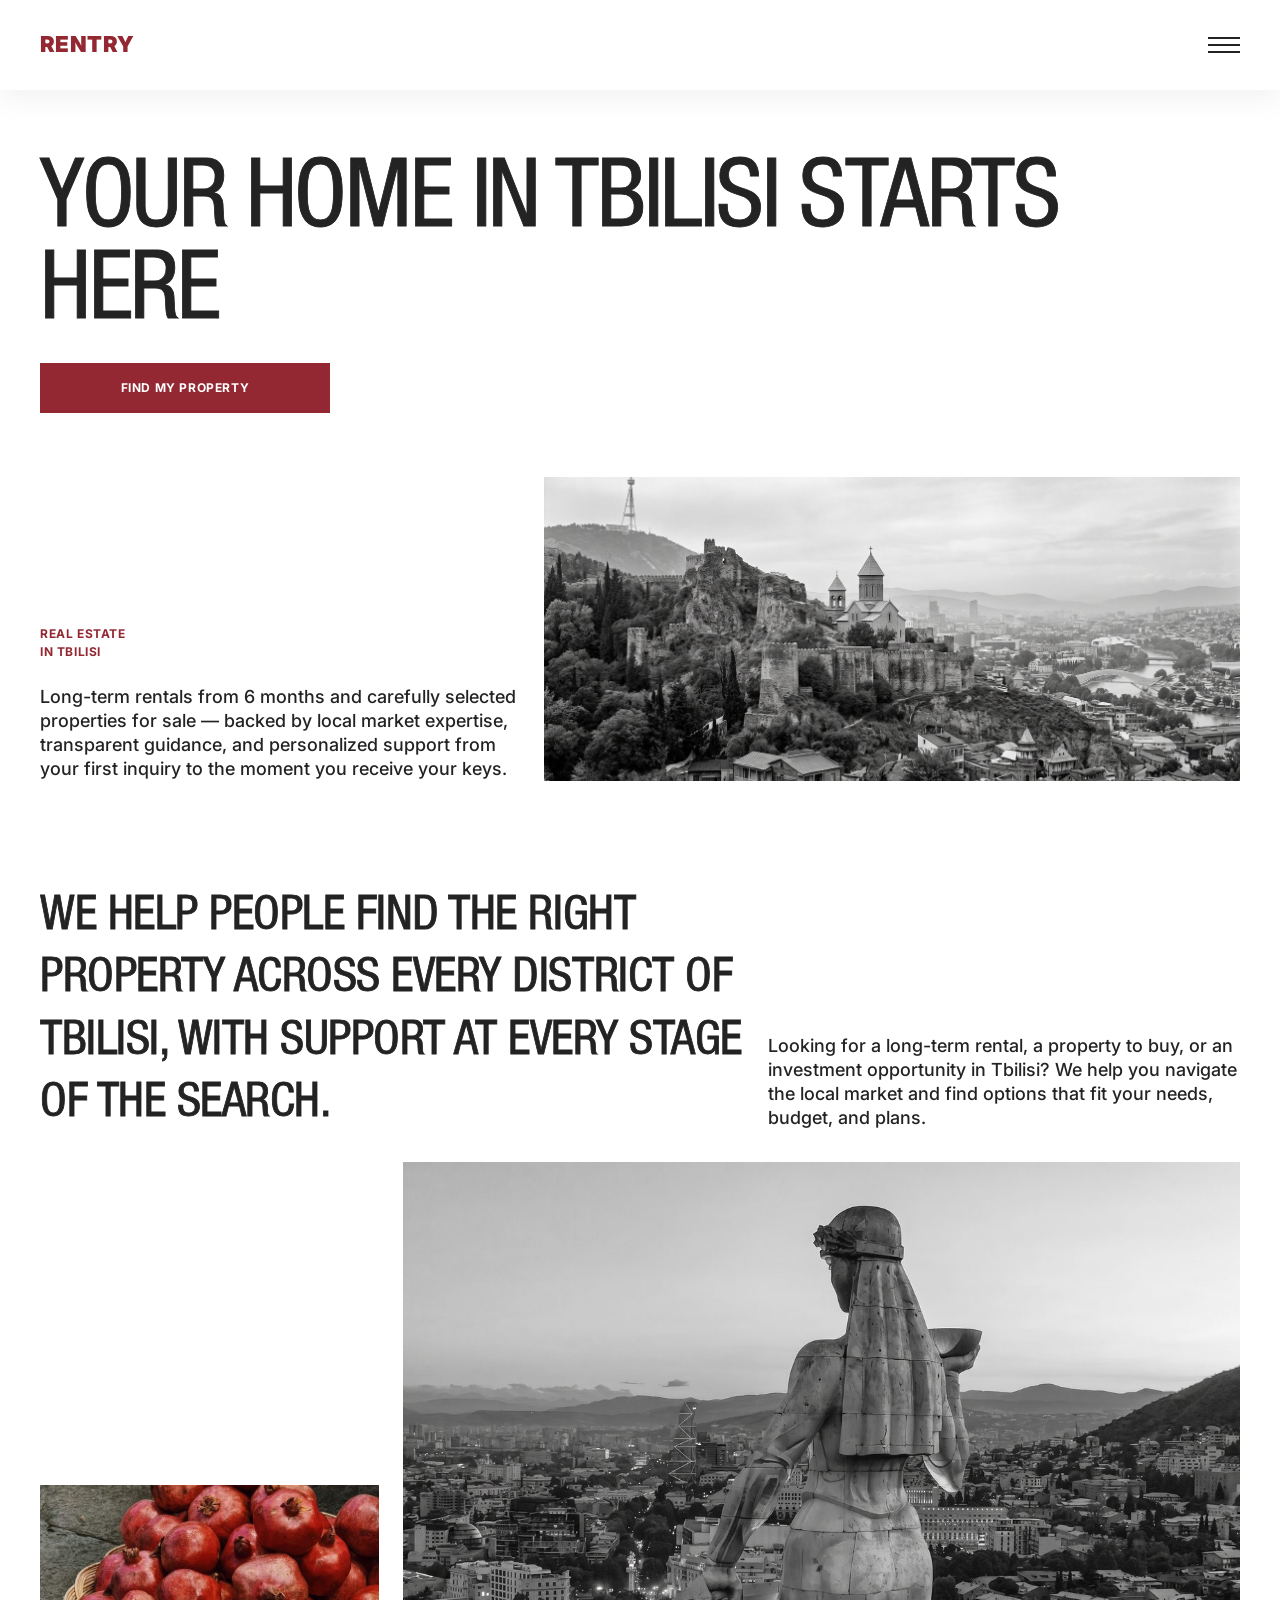
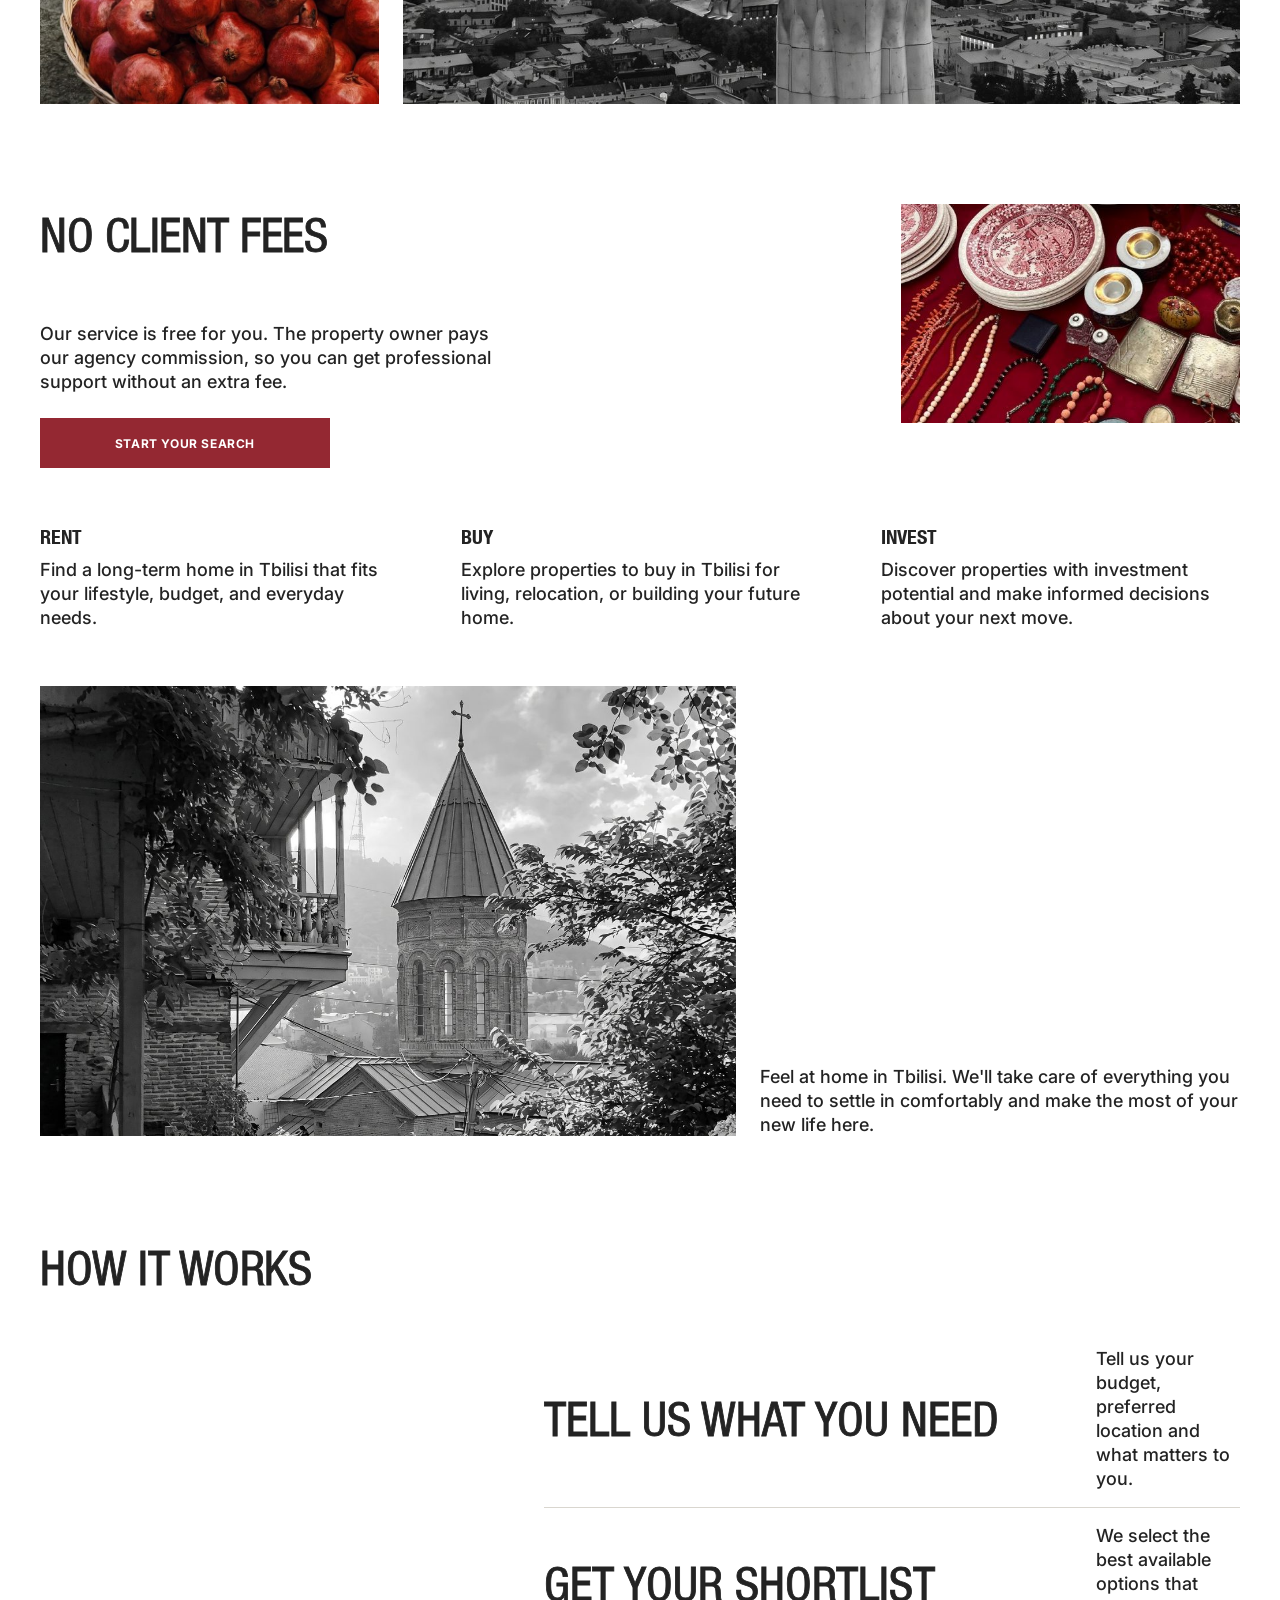
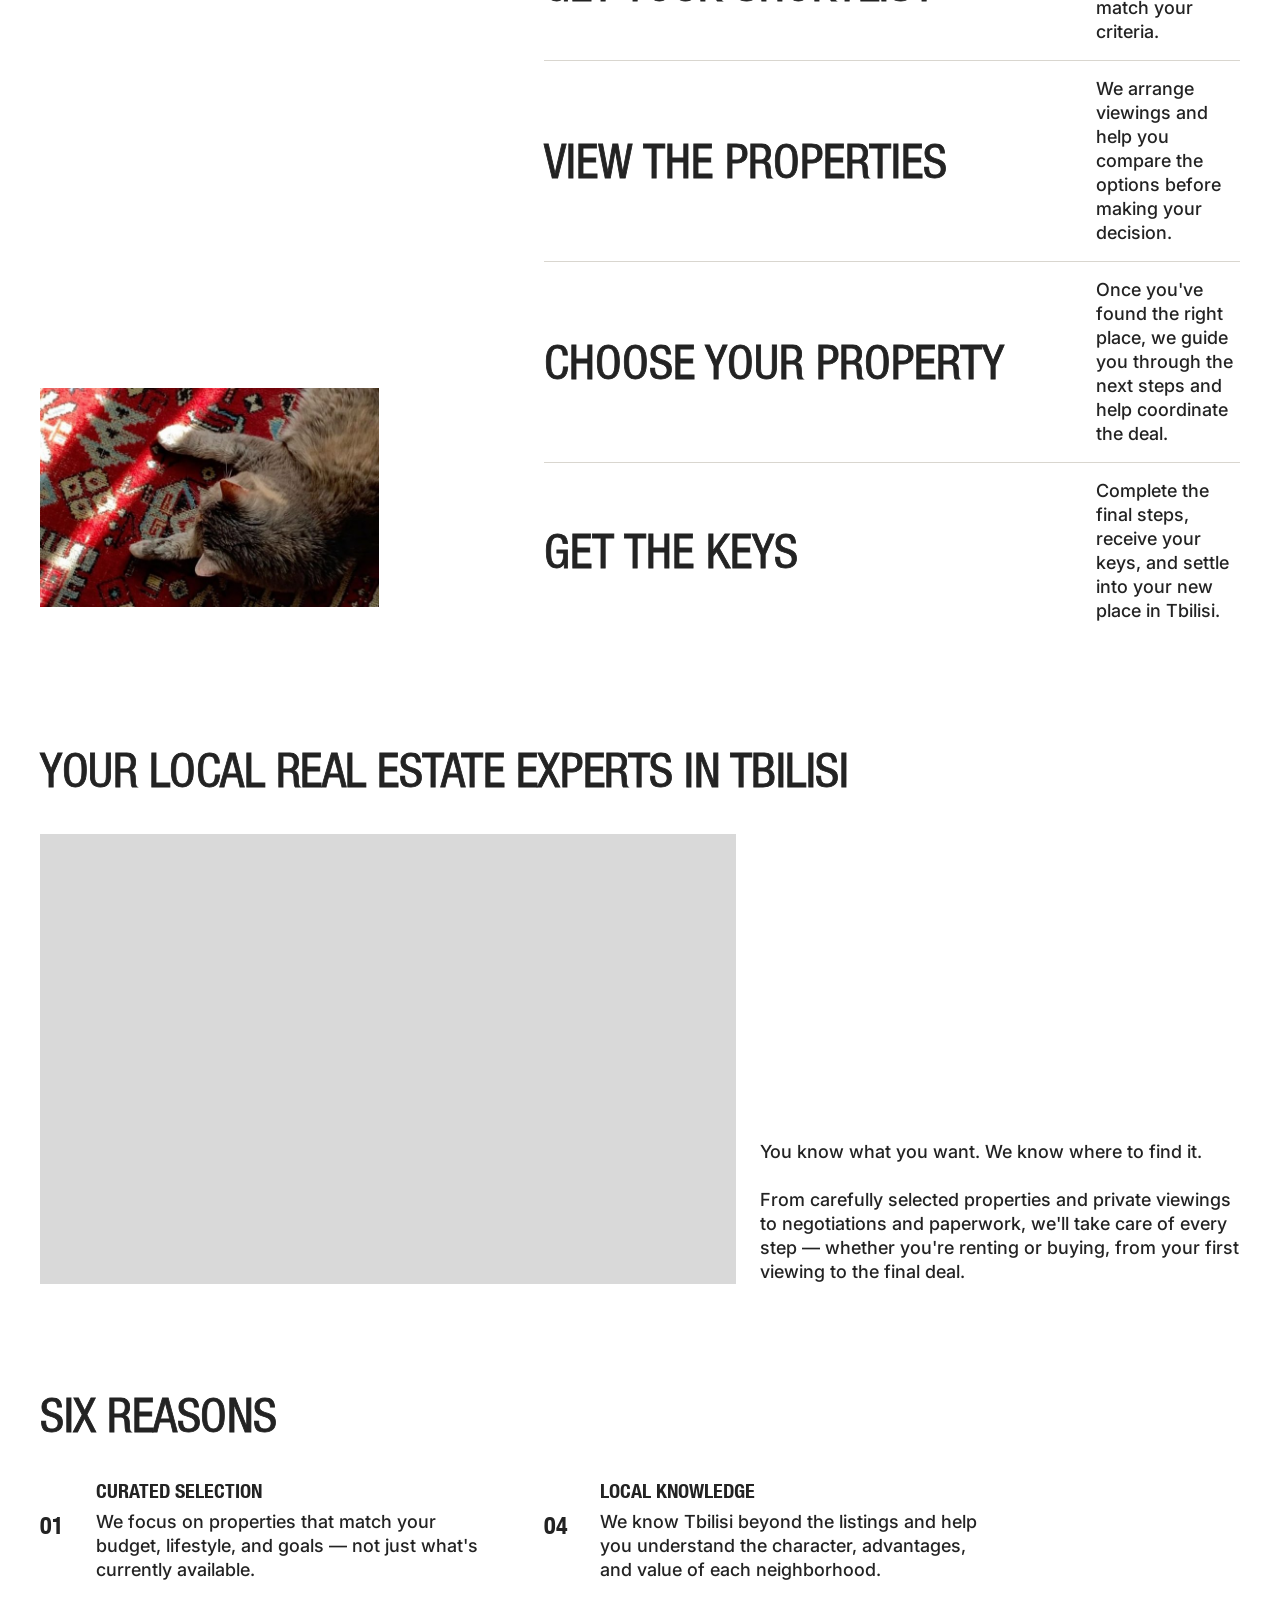
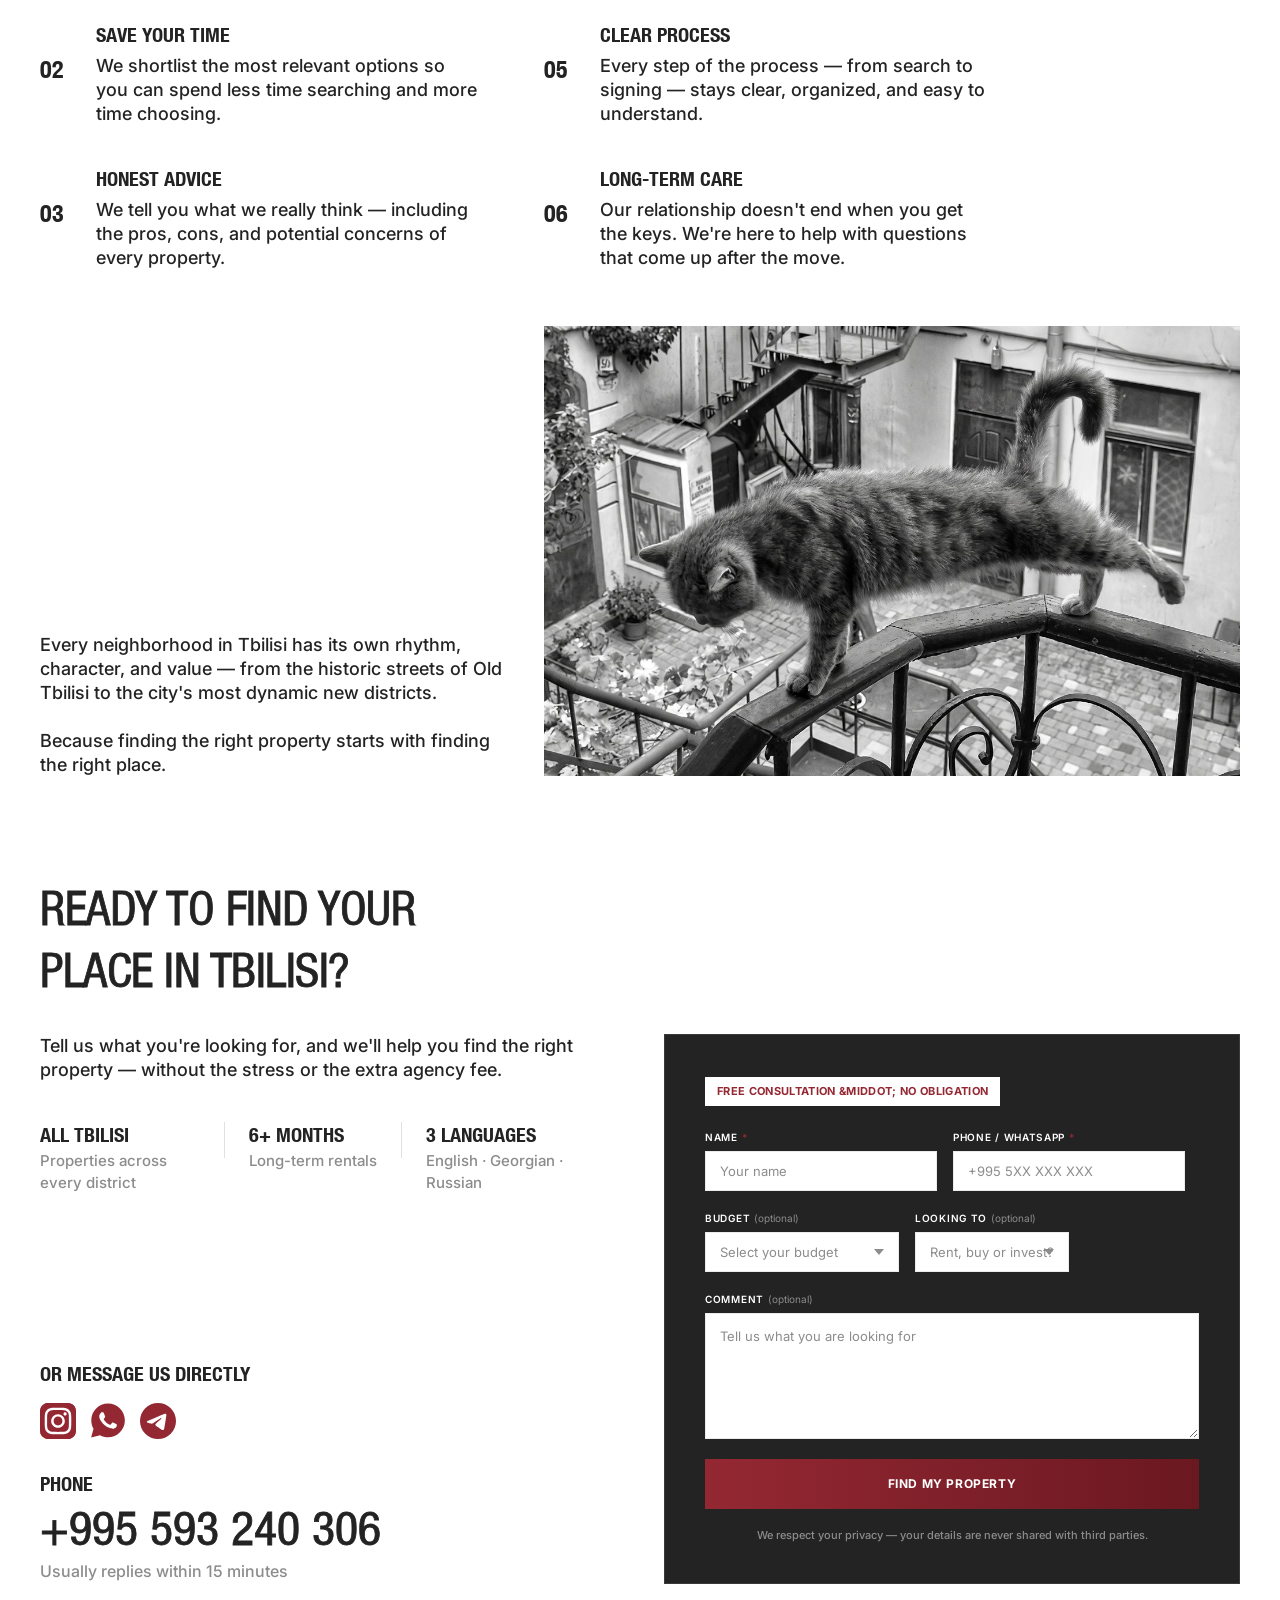
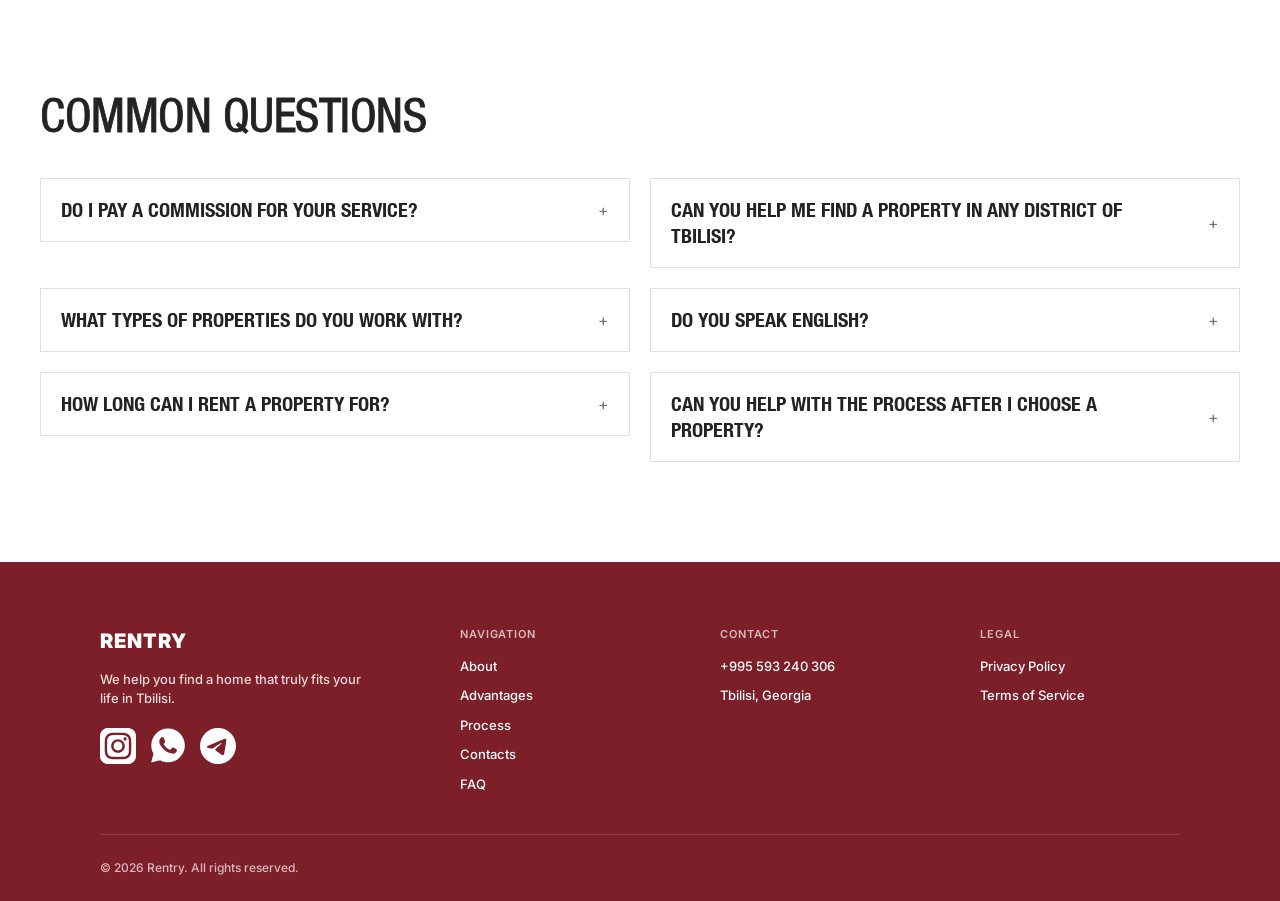
==== commit ea34e1a6: "Add "No Client Fees" section and enhance form validation with error handling" ====
--- a/index.html
+++ b/index.html
@@ -225,84 +225,6 @@
     </div>
   </section>
 
-  <!-- YOUR LOCAL REAL ESTATE EXPERTS -->
-  <section class="section" id="advantages">
-    <div class="container">
-      <h2 class="section-title" data-i18n="advantages.title">Your Local Real Estate Experts
-        in Tbilisi</h2>
-
-      <div class="experts-row">
-        <video class="photo photo-lg" src="images/hf_20260725_061800_9eb150b2-f605-47e9-9f69-a890fe5c1163.mp4" width="856" height="554" autoplay loop muted playsinline aria-label="Cable car over Tbilisi"></video>
-        <div class="experts-text">
-          <p class="lead" data-i18n="advantages.lead1">You know what you want. We know where to find it.</p>
-          <p class="lead" data-i18n="advantages.lead2">From carefully selected properties and private viewings to negotiations and paperwork, we'll take care of every step — whether you're renting or buying, from your first viewing to the final deal.</p>
-        </div>
-      </div>
-    </div>
-  </section>
-
-  <!-- SIX REASONS -->
-  <section class="section">
-    <div class="container">
-      <h2 class="section-title" data-i18n="reasons.title">Six Reasons</h2>
-
-      <div class="reasons-grid">
-        <ol class="reasons-col">
-          <li class="reason">
-            <span class="reason-num">01</span>
-            <div class="reason-body">
-              <h3 class="reason-title" data-i18n="reasons.r1.title">Curated Selection</h3>
-              <p class="reason-text" data-i18n="reasons.r1.text">We focus on properties that match your budget, lifestyle, and goals — not just what's currently available.</p>
-            </div>
-          </li>
-          <li class="reason">
-            <span class="reason-num">02</span>
-            <div class="reason-body">
-              <h3 class="reason-title" data-i18n="reasons.r2.title">Save Your Time</h3>
-              <p class="reason-text" data-i18n="reasons.r2.text">We shortlist the most relevant options so you can spend less time searching and more time choosing.</p>
-            </div>
-          </li>
-          <li class="reason">
-            <span class="reason-num">03</span>
-            <div class="reason-body">
-              <h3 class="reason-title" data-i18n="reasons.r3.title">Honest Advice</h3>
-              <p class="reason-text" data-i18n="reasons.r3.text">We tell you what we really think — including the pros, cons, and potential concerns of every property.</p>
-            </div>
-          </li>
-        </ol>
-
-        <ol class="reasons-col" start="4">
-          <li class="reason">
-            <span class="reason-num">04</span>
-            <div class="reason-body">
-              <h3 class="reason-title" data-i18n="reasons.r4.title">Local Knowledge</h3>
-              <p class="reason-text" data-i18n="reasons.r4.text">We know Tbilisi beyond the listings and help you understand the character, advantages, and value of each neighborhood.</p>
-            </div>
-          </li>
-          <li class="reason">
-            <span class="reason-num">05</span>
-            <div class="reason-body">
-              <h3 class="reason-title" data-i18n="reasons.r5.title">Clear Process</h3>
-              <p class="reason-text" data-i18n="reasons.r5.text">Every step of the process — from search to signing — stays clear, organized, and easy to understand.</p>
-            </div>
-          </li>
-          <li class="reason">
-            <span class="reason-num">06</span>
-            <div class="reason-body">
-              <h3 class="reason-title" data-i18n="reasons.r6.title">Long-Term Care</h3>
-              <p class="reason-text" data-i18n="reasons.r6.text">Our relationship doesn't end when you get the keys. We're here to help with questions that come up after the move.</p>
-            </div>
-          </li>
-        </ol>
-      </div>
-
-      <div class="split-row split-row--end reasons-footer">
-        <p class="lead lead-side" data-i18n-html="reasons.footer">Every neighborhood in Tbilisi has its own rhythm, character, and value — from the historic streets of Old Tbilisi to the city's most dynamic new districts.<br><br>Because finding the right property starts with finding the right place.</p>
-        <img class="photo photo-lg" src="images/reasons-cat.jpg" alt="Cat on a balcony railing in Tbilisi" width="856" height="554" loading="lazy">
-      </div>
-    </div>
-  </section>
-
   <!-- NO CLIENT FEES -->
   <section class="section" id="process">
     <div class="container">
@@ -321,7 +243,7 @@
           <p class="card-text" data-i18n="card.rent.text">Find a long-term home in Tbilisi that fits
 your lifestyle, budget, and everyday
 needs.</p>
-        </div> 
+        </div>
         <div class="card">
           <h3 class="card-title" data-i18n="card.buy.title">Buy</h3>
           <p class="card-text" data-i18n="card.buy.text">Explore properties to buy in Tbilisi for
@@ -373,6 +295,84 @@
             <p class="step-text" data-i18n="step.s5.text">Complete the final steps, receive your keys, and settle into your new place in Tbilisi.</p>
           </div>
         </div>
+      </div>
+    </div>
+  </section>
+
+  <!-- YOUR LOCAL REAL ESTATE EXPERTS -->
+  <section class="section" id="advantages">
+    <div class="container">
+      <h2 class="section-title" data-i18n="advantages.title">Your Local Real Estate Experts
+        in Tbilisi</h2>
+
+      <div class="experts-row">
+        <video class="photo photo-lg" src="images/hf_20260725_061800_9eb150b2-f605-47e9-9f69-a890fe5c1163.mp4" width="856" height="554" autoplay loop muted playsinline aria-label="Cable car over Tbilisi"></video>
+        <div class="experts-text">
+          <p class="lead" data-i18n="advantages.lead1">You know what you want. We know where to find it.</p>
+          <p class="lead" data-i18n="advantages.lead2">From carefully selected properties and private viewings to negotiations and paperwork, we'll take care of every step — whether you're renting or buying, from your first viewing to the final deal.</p>
+        </div>
+      </div>
+    </div>
+  </section>
+
+  <!-- SIX REASONS -->
+  <section class="section">
+    <div class="container">
+      <h2 class="section-title" data-i18n="reasons.title">Six Reasons</h2>
+
+      <div class="reasons-grid">
+        <ol class="reasons-col">
+          <li class="reason">
+            <span class="reason-num">01</span>
+            <div class="reason-body">
+              <h3 class="reason-title" data-i18n="reasons.r1.title">Curated Selection</h3>
+              <p class="reason-text" data-i18n="reasons.r1.text">We focus on properties that match your budget, lifestyle, and goals — not just what's currently available.</p>
+            </div>
+          </li>
+          <li class="reason">
+            <span class="reason-num">02</span>
+            <div class="reason-body">
+              <h3 class="reason-title" data-i18n="reasons.r2.title">Save Your Time</h3>
+              <p class="reason-text" data-i18n="reasons.r2.text">We shortlist the most relevant options so you can spend less time searching and more time choosing.</p>
+            </div>
+          </li>
+          <li class="reason">
+            <span class="reason-num">03</span>
+            <div class="reason-body">
+              <h3 class="reason-title" data-i18n="reasons.r3.title">Honest Advice</h3>
+              <p class="reason-text" data-i18n="reasons.r3.text">We tell you what we really think — including the pros, cons, and potential concerns of every property.</p>
+            </div>
+          </li>
+        </ol>
+
+        <ol class="reasons-col" start="4">
+          <li class="reason">
+            <span class="reason-num">04</span>
+            <div class="reason-body">
+              <h3 class="reason-title" data-i18n="reasons.r4.title">Local Knowledge</h3>
+              <p class="reason-text" data-i18n="reasons.r4.text">We know Tbilisi beyond the listings and help you understand the character, advantages, and value of each neighborhood.</p>
+            </div>
+          </li>
+          <li class="reason">
+            <span class="reason-num">05</span>
+            <div class="reason-body">
+              <h3 class="reason-title" data-i18n="reasons.r5.title">Clear Process</h3>
+              <p class="reason-text" data-i18n="reasons.r5.text">Every step of the process — from search to signing — stays clear, organized, and easy to understand.</p>
+            </div>
+          </li>
+          <li class="reason">
+            <span class="reason-num">06</span>
+            <div class="reason-body">
+              <h3 class="reason-title" data-i18n="reasons.r6.title">Long-Term Care</h3>
+              <p class="reason-text" data-i18n="reasons.r6.text">Our relationship doesn't end when you get the keys. We're here to help with questions that come up after the move.</p>
+            </div>
+          </li>
+        </ol>
+      </div>
+
+      <div class="split-row split-row--end reasons-footer">
+        <p class="lead lead-side" data-i18n-html="reasons.footer">Every neighborhood in Tbilisi has its own rhythm, character, and value — from the historic streets of Old Tbilisi to the city's most dynamic new districts.<br><br>Because finding the right property starts with finding the right place.</p>
+        <img class="photo photo-lg" src="images/reasons-cat.jpg" alt="Cat on a balcony railing in Tbilisi" width="856" height="554" loading="lazy">
       </div>
     </div>
   </section>
@@ -440,11 +440,13 @@
             <div class="field-row">
               <div class="field">
                 <label for="name"><span data-i18n="form.name.label">Name</span> <span class="req">*</span></label>
-                <input type="text" id="name" name="name" placeholder="Your name" data-i18n-placeholder="form.name.placeholder" required>
+                <input type="text" id="name" name="name" placeholder="Your name" data-i18n-placeholder="form.name.placeholder" required aria-describedby="name-error">
+                <span class="field-error" id="name-error" data-i18n="form.required" hidden>This field is required.</span>
               </div>
               <div class="field">
                 <label for="phone"><span data-i18n="form.phone.label">Phone / WhatsApp</span> <span class="req">*</span></label>
-                <input type="tel" id="phone" name="phone" placeholder="+995 5XX XXX XXX" inputmode="numeric" required>
+                <input type="tel" id="phone" name="phone" placeholder="+995 5XX XXX XXX" inputmode="numeric" required aria-describedby="phone-error">
+                <span class="field-error" id="phone-error" data-i18n="form.required" hidden>This field is required.</span>
               </div>
             </div>
 
@@ -643,11 +645,13 @@
       <div class="field-row">
         <div class="field">
           <label for="modal-name"><span data-i18n="form.name.label">Name</span> <span class="req">*</span></label>
-          <input type="text" id="modal-name" name="name" placeholder="Your name" data-i18n-placeholder="form.name.placeholder" required>
+          <input type="text" id="modal-name" name="name" placeholder="Your name" data-i18n-placeholder="form.name.placeholder" required aria-describedby="modal-name-error">
+          <span class="field-error" id="modal-name-error" data-i18n="form.required" hidden>This field is required.</span>
         </div>
         <div class="field">
           <label for="modal-phone"><span data-i18n="form.phone.label">Phone / WhatsApp</span> <span class="req">*</span></label>
-          <input type="tel" id="modal-phone" name="phone" placeholder="+995 5XX XXX XXX" inputmode="numeric" required>
+          <input type="tel" id="modal-phone" name="phone" placeholder="+995 5XX XXX XXX" inputmode="numeric" required aria-describedby="modal-phone-error">
+          <span class="field-error" id="modal-phone-error" data-i18n="form.required" hidden>This field is required.</span>
         </div>
       </div>
 
--- a/styles.css
+++ b/styles.css
@@ -213,6 +213,7 @@
   align-items: center;
   gap: 20px;
   width: 100%;
+  min-height: 90px;
   position: relative;
 }
 
@@ -673,6 +674,13 @@
 
 .field label .req{ color: var(--c-accent); }
 .field label .opt{ color: var(--c-text-muted); font-weight: 400; text-transform: none; letter-spacing: 0; }
+
+.field-error{ font-size: 11px; color: var(--c-accent); }
+.field-error:not([hidden]){ display: block; }
+
+.field.has-error input,
+.field.has-error select,
+.field.has-error textarea{ border-color: var(--c-accent); }
 
 .lead-form input,
 .lead-form select,
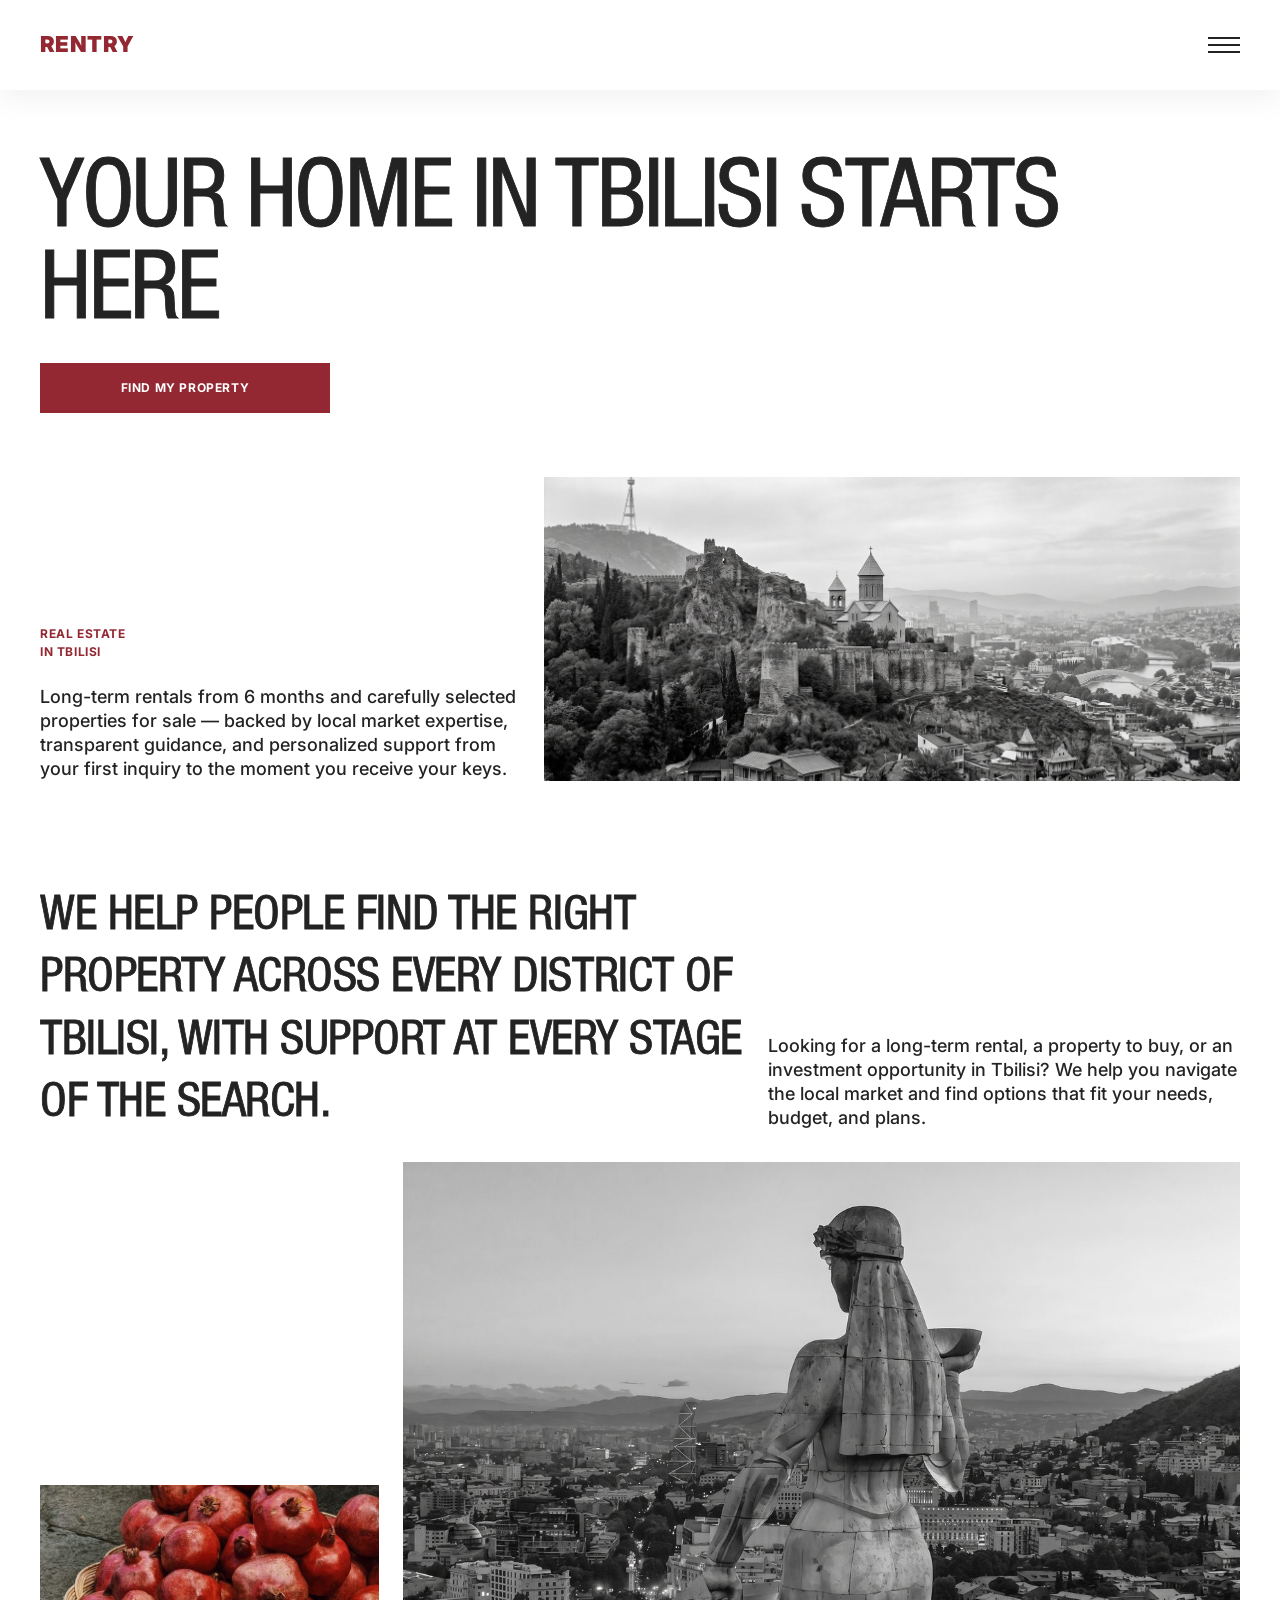
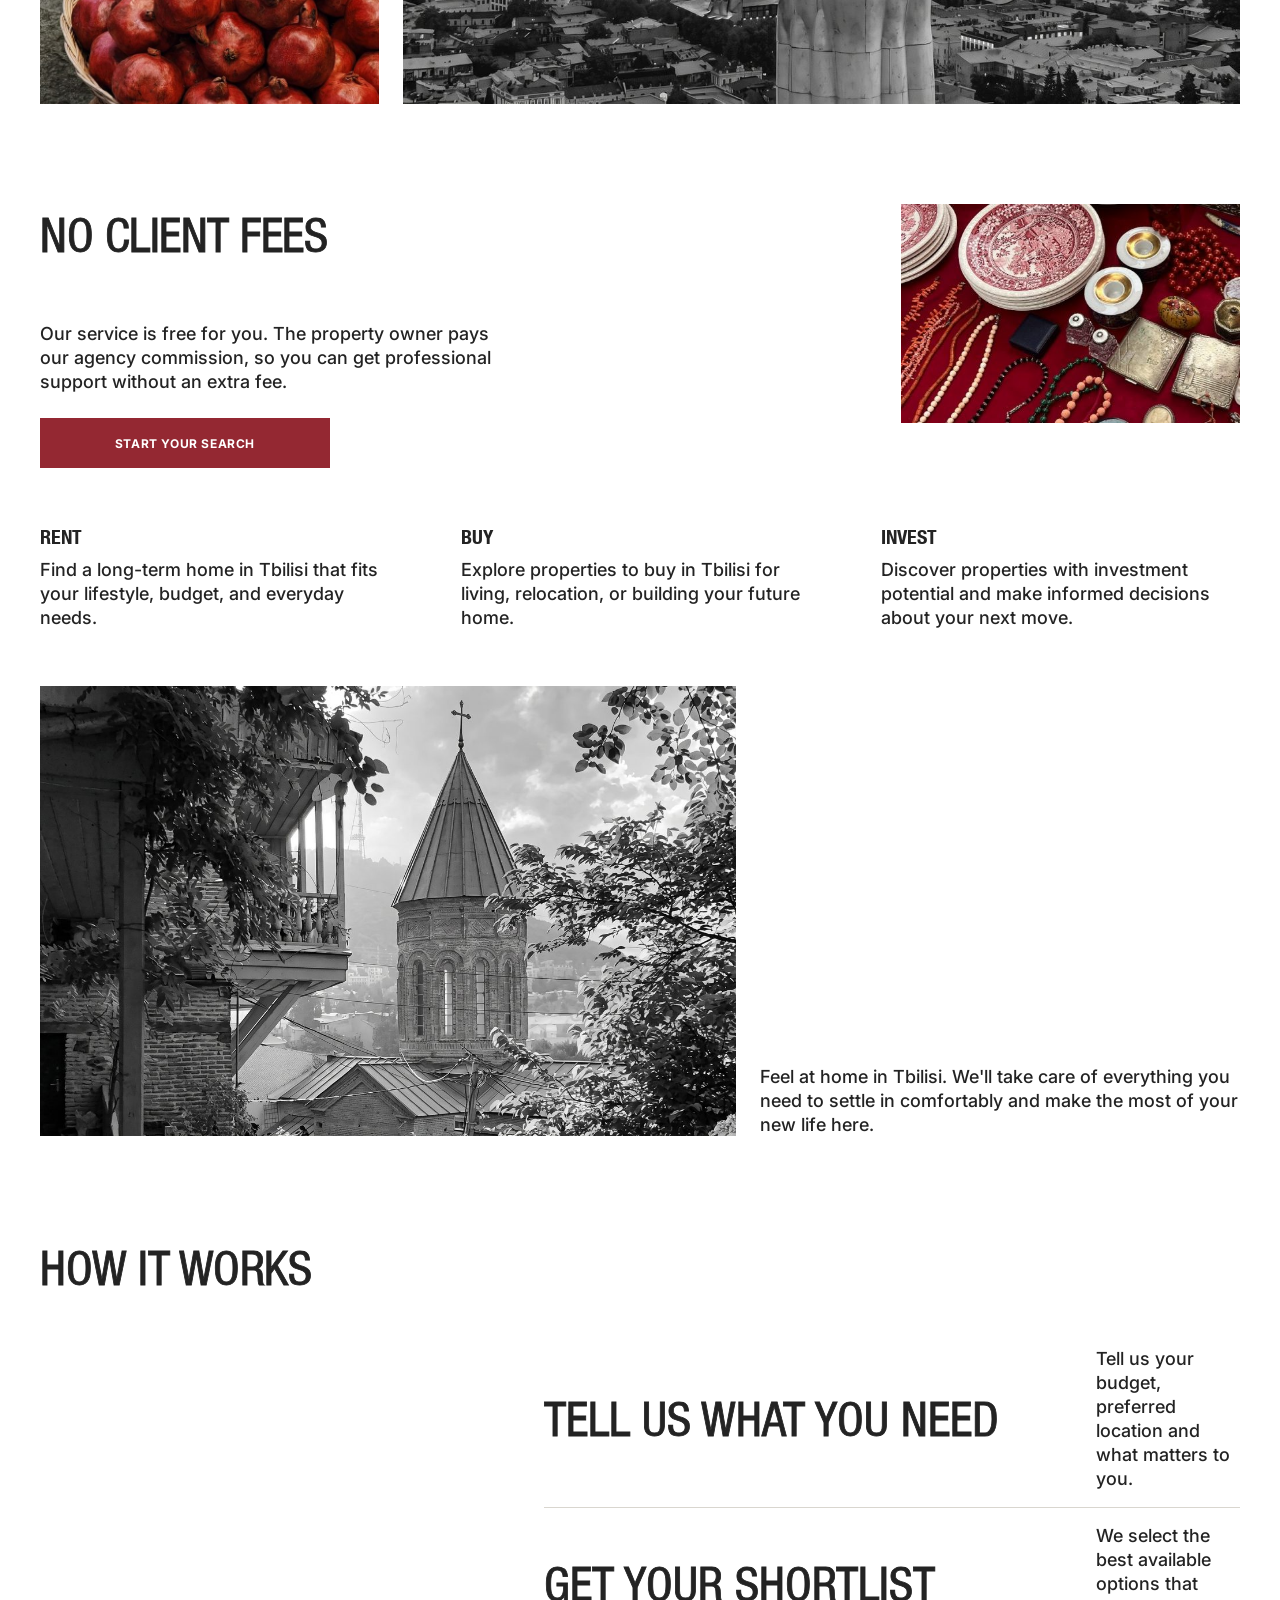
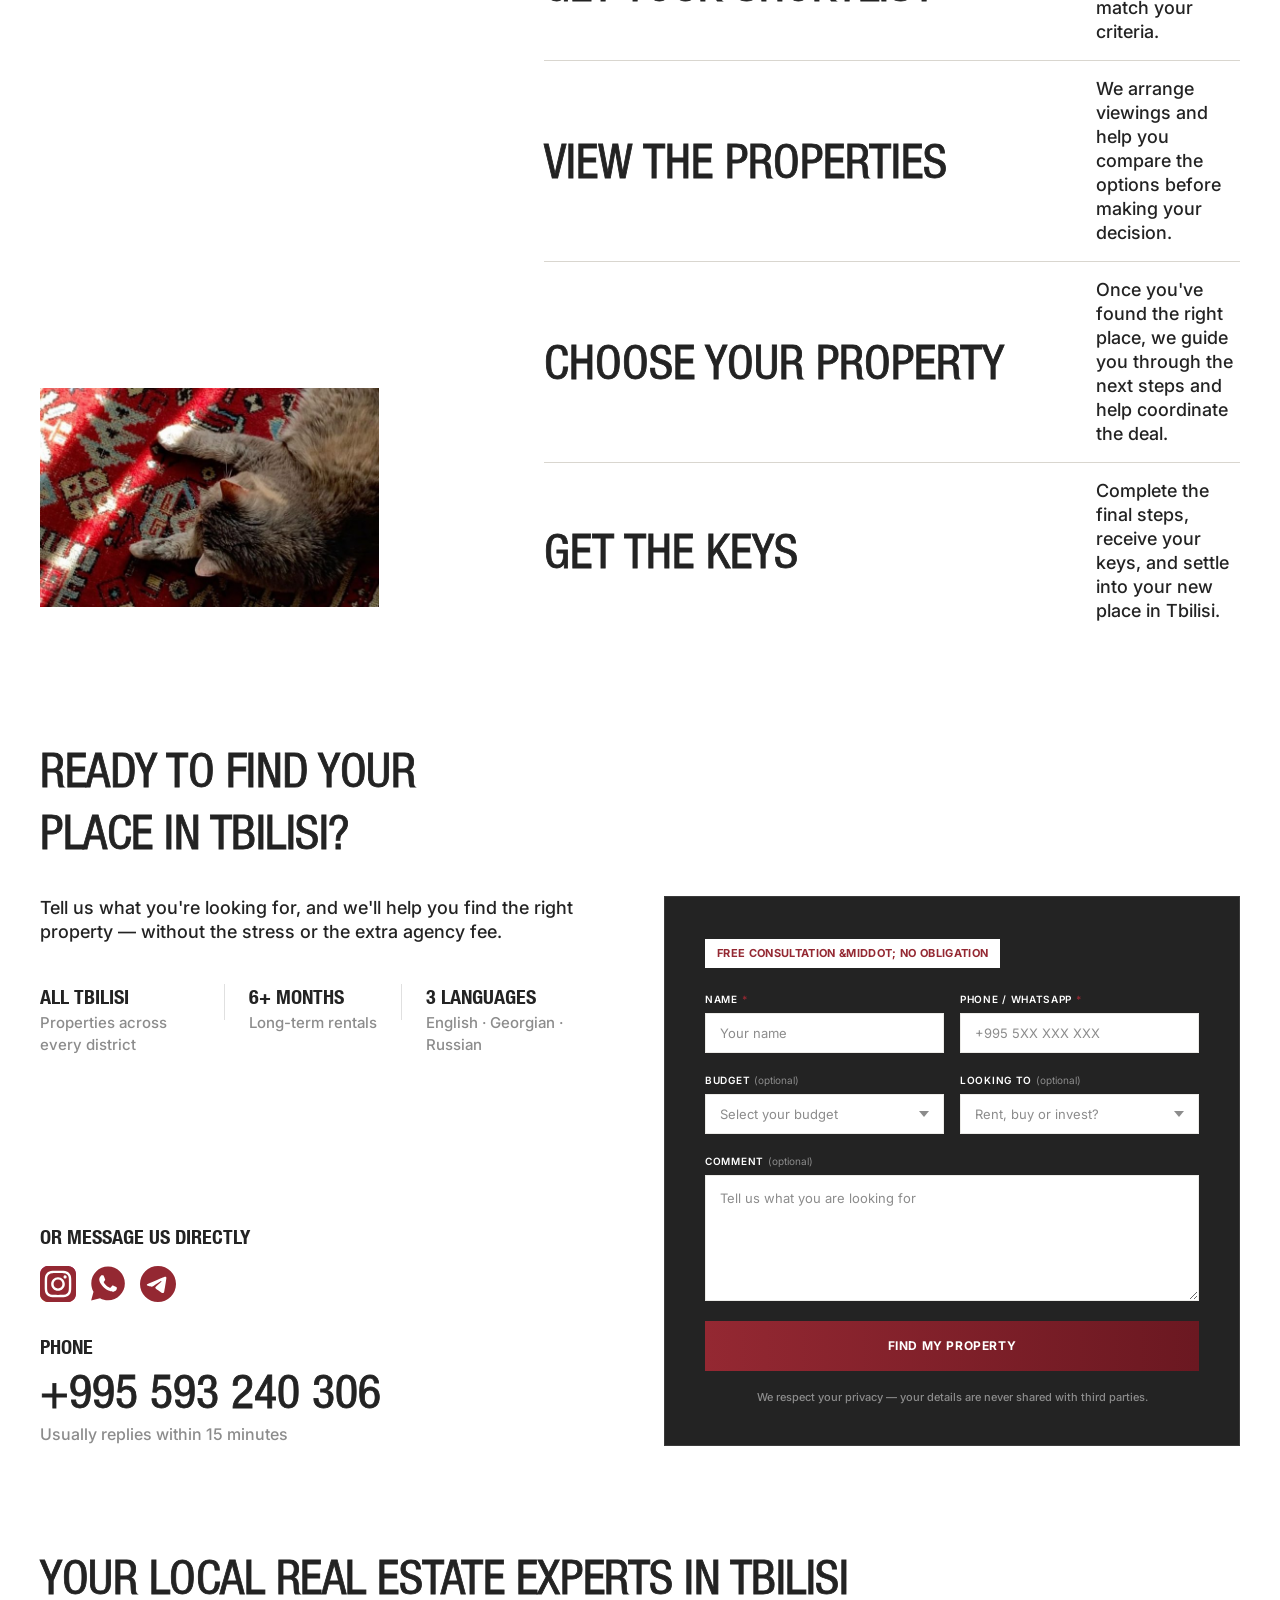
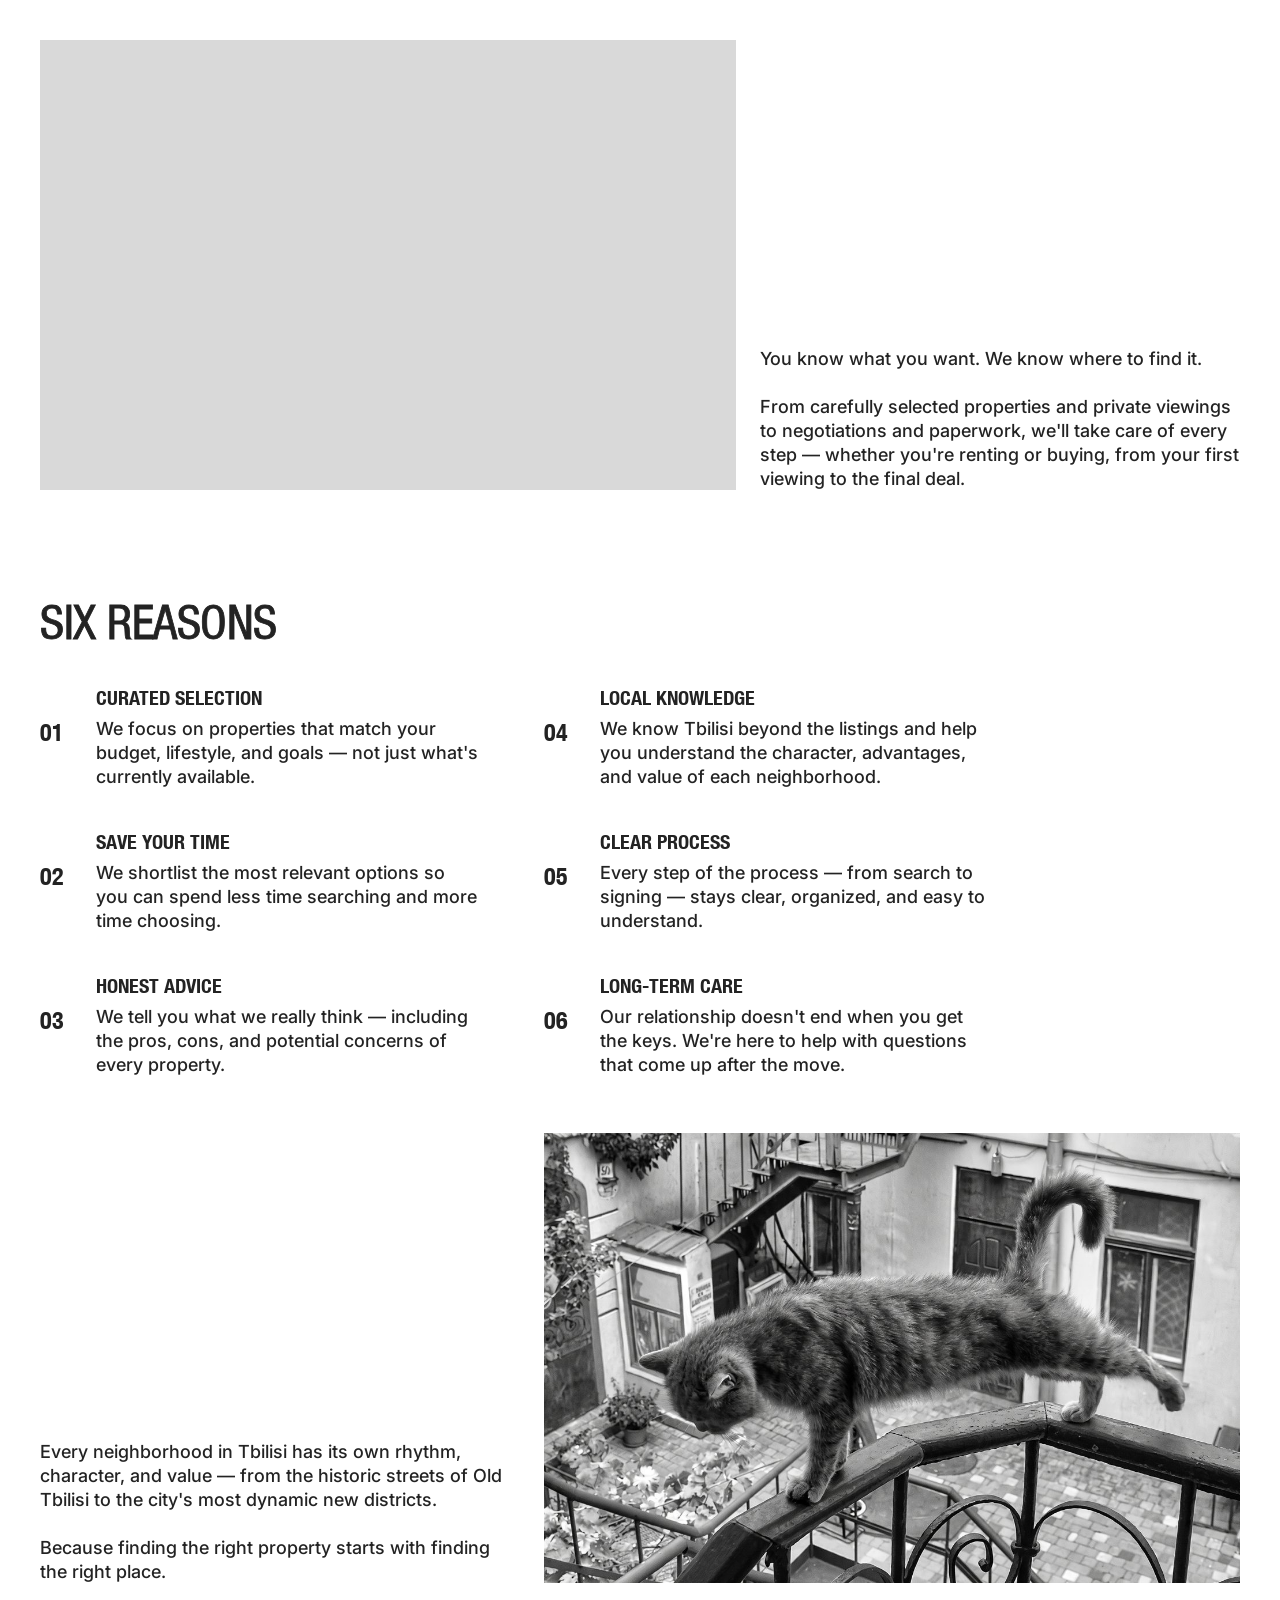
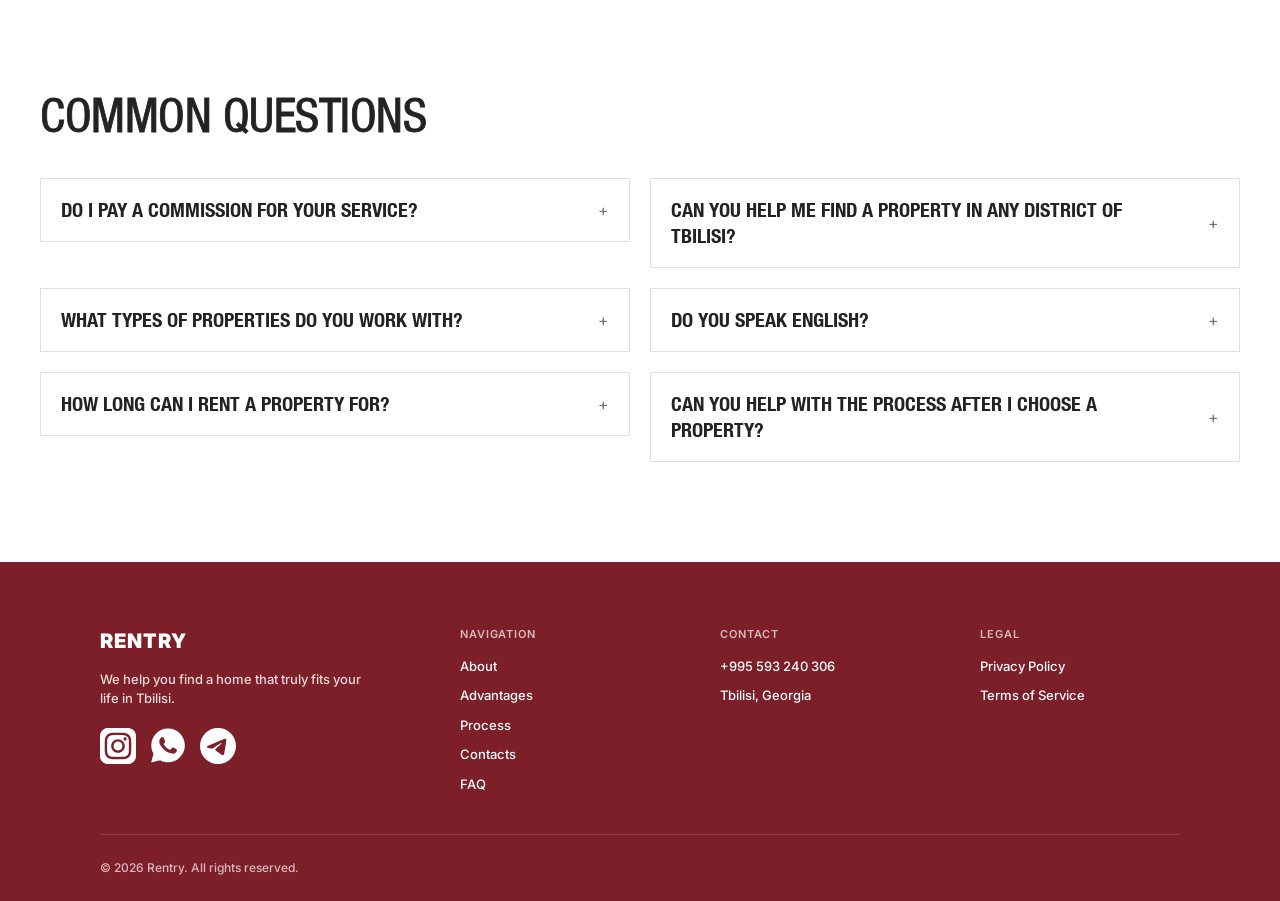
==== commit 8c3b27f9: "Update favicon design, enhance layout in index.html, and improve Russian translations for consistenc" ====
--- a/index.html
+++ b/index.html
@@ -299,84 +299,6 @@
     </div>
   </section>
 
-  <!-- YOUR LOCAL REAL ESTATE EXPERTS -->
-  <section class="section" id="advantages">
-    <div class="container">
-      <h2 class="section-title" data-i18n="advantages.title">Your Local Real Estate Experts
-        in Tbilisi</h2>
-
-      <div class="experts-row">
-        <video class="photo photo-lg" src="images/hf_20260725_061800_9eb150b2-f605-47e9-9f69-a890fe5c1163.mp4" width="856" height="554" autoplay loop muted playsinline aria-label="Cable car over Tbilisi"></video>
-        <div class="experts-text">
-          <p class="lead" data-i18n="advantages.lead1">You know what you want. We know where to find it.</p>
-          <p class="lead" data-i18n="advantages.lead2">From carefully selected properties and private viewings to negotiations and paperwork, we'll take care of every step — whether you're renting or buying, from your first viewing to the final deal.</p>
-        </div>
-      </div>
-    </div>
-  </section>
-
-  <!-- SIX REASONS -->
-  <section class="section">
-    <div class="container">
-      <h2 class="section-title" data-i18n="reasons.title">Six Reasons</h2>
-
-      <div class="reasons-grid">
-        <ol class="reasons-col">
-          <li class="reason">
-            <span class="reason-num">01</span>
-            <div class="reason-body">
-              <h3 class="reason-title" data-i18n="reasons.r1.title">Curated Selection</h3>
-              <p class="reason-text" data-i18n="reasons.r1.text">We focus on properties that match your budget, lifestyle, and goals — not just what's currently available.</p>
-            </div>
-          </li>
-          <li class="reason">
-            <span class="reason-num">02</span>
-            <div class="reason-body">
-              <h3 class="reason-title" data-i18n="reasons.r2.title">Save Your Time</h3>
-              <p class="reason-text" data-i18n="reasons.r2.text">We shortlist the most relevant options so you can spend less time searching and more time choosing.</p>
-            </div>
-          </li>
-          <li class="reason">
-            <span class="reason-num">03</span>
-            <div class="reason-body">
-              <h3 class="reason-title" data-i18n="reasons.r3.title">Honest Advice</h3>
-              <p class="reason-text" data-i18n="reasons.r3.text">We tell you what we really think — including the pros, cons, and potential concerns of every property.</p>
-            </div>
-          </li>
-        </ol>
-
-        <ol class="reasons-col" start="4">
-          <li class="reason">
-            <span class="reason-num">04</span>
-            <div class="reason-body">
-              <h3 class="reason-title" data-i18n="reasons.r4.title">Local Knowledge</h3>
-              <p class="reason-text" data-i18n="reasons.r4.text">We know Tbilisi beyond the listings and help you understand the character, advantages, and value of each neighborhood.</p>
-            </div>
-          </li>
-          <li class="reason">
-            <span class="reason-num">05</span>
-            <div class="reason-body">
-              <h3 class="reason-title" data-i18n="reasons.r5.title">Clear Process</h3>
-              <p class="reason-text" data-i18n="reasons.r5.text">Every step of the process — from search to signing — stays clear, organized, and easy to understand.</p>
-            </div>
-          </li>
-          <li class="reason">
-            <span class="reason-num">06</span>
-            <div class="reason-body">
-              <h3 class="reason-title" data-i18n="reasons.r6.title">Long-Term Care</h3>
-              <p class="reason-text" data-i18n="reasons.r6.text">Our relationship doesn't end when you get the keys. We're here to help with questions that come up after the move.</p>
-            </div>
-          </li>
-        </ol>
-      </div>
-
-      <div class="split-row split-row--end reasons-footer">
-        <p class="lead lead-side" data-i18n-html="reasons.footer">Every neighborhood in Tbilisi has its own rhythm, character, and value — from the historic streets of Old Tbilisi to the city's most dynamic new districts.<br><br>Because finding the right property starts with finding the right place.</p>
-        <img class="photo photo-lg" src="images/reasons-cat.jpg" alt="Cat on a balcony railing in Tbilisi" width="856" height="554" loading="lazy">
-      </div>
-    </div>
-  </section>
-
   <!-- READY TO FIND YOUR PLACE / CONTACT -->
   <section class="section" id="contacts">
     <div class="container">
@@ -499,6 +421,84 @@
     </div>
   </section>
 
+  <!-- YOUR LOCAL REAL ESTATE EXPERTS -->
+  <section class="section" id="advantages">
+    <div class="container">
+      <h2 class="section-title" data-i18n="advantages.title">Your Local Real Estate Experts
+        in Tbilisi</h2>
+
+      <div class="experts-row">
+        <video class="photo photo-lg" src="images/hf_20260725_061800_9eb150b2-f605-47e9-9f69-a890fe5c1163.mp4" width="856" height="554" autoplay loop muted playsinline aria-label="Cable car over Tbilisi"></video>
+        <div class="experts-text">
+          <p class="lead" data-i18n="advantages.lead1">You know what you want. We know where to find it.</p>
+          <p class="lead" data-i18n="advantages.lead2">From carefully selected properties and private viewings to negotiations and paperwork, we'll take care of every step — whether you're renting or buying, from your first viewing to the final deal.</p>
+        </div>
+      </div>
+    </div>
+  </section>
+
+  <!-- SIX REASONS -->
+  <section class="section">
+    <div class="container">
+      <h2 class="section-title" data-i18n="reasons.title">Six Reasons</h2>
+
+      <div class="reasons-grid">
+        <ol class="reasons-col">
+          <li class="reason">
+            <span class="reason-num">01</span>
+            <div class="reason-body">
+              <h3 class="reason-title" data-i18n="reasons.r1.title">Curated Selection</h3>
+              <p class="reason-text" data-i18n="reasons.r1.text">We focus on properties that match your budget, lifestyle, and goals — not just what's currently available.</p>
+            </div>
+          </li>
+          <li class="reason">
+            <span class="reason-num">02</span>
+            <div class="reason-body">
+              <h3 class="reason-title" data-i18n="reasons.r2.title">Save Your Time</h3>
+              <p class="reason-text" data-i18n="reasons.r2.text">We shortlist the most relevant options so you can spend less time searching and more time choosing.</p>
+            </div>
+          </li>
+          <li class="reason">
+            <span class="reason-num">03</span>
+            <div class="reason-body">
+              <h3 class="reason-title" data-i18n="reasons.r3.title">Honest Advice</h3>
+              <p class="reason-text" data-i18n="reasons.r3.text">We tell you what we really think — including the pros, cons, and potential concerns of every property.</p>
+            </div>
+          </li>
+        </ol>
+
+        <ol class="reasons-col" start="4">
+          <li class="reason">
+            <span class="reason-num">04</span>
+            <div class="reason-body">
+              <h3 class="reason-title" data-i18n="reasons.r4.title">Local Knowledge</h3>
+              <p class="reason-text" data-i18n="reasons.r4.text">We know Tbilisi beyond the listings and help you understand the character, advantages, and value of each neighborhood.</p>
+            </div>
+          </li>
+          <li class="reason">
+            <span class="reason-num">05</span>
+            <div class="reason-body">
+              <h3 class="reason-title" data-i18n="reasons.r5.title">Clear Process</h3>
+              <p class="reason-text" data-i18n="reasons.r5.text">Every step of the process — from search to signing — stays clear, organized, and easy to understand.</p>
+            </div>
+          </li>
+          <li class="reason">
+            <span class="reason-num">06</span>
+            <div class="reason-body">
+              <h3 class="reason-title" data-i18n="reasons.r6.title">Long-Term Care</h3>
+              <p class="reason-text" data-i18n="reasons.r6.text">Our relationship doesn't end when you get the keys. We're here to help with questions that come up after the move.</p>
+            </div>
+          </li>
+        </ol>
+      </div>
+
+      <div class="split-row split-row--end reasons-footer">
+        <p class="lead lead-side" data-i18n-html="reasons.footer">Every neighborhood in Tbilisi has its own rhythm, character, and value — from the historic streets of Old Tbilisi to the city's most dynamic new districts.<br><br>Because finding the right property starts with finding the right place.</p>
+        <img class="photo photo-lg" src="images/reasons-cat.jpg" alt="Cat on a balcony railing in Tbilisi" width="856" height="554" loading="lazy">
+      </div>
+    </div>
+  </section>
+
   <!-- FAQ -->
   <section class="faq-section" id="faq">
     <div class="container">
--- a/styles.css
+++ b/styles.css
@@ -660,7 +660,7 @@
 }
 
 .field-row{ display: flex; gap: 16px; margin-bottom: 20px; flex-wrap: wrap; }
-.field-row .field{ margin-bottom: 0; }
+.field-row .field{ flex: 1 1 0; margin-bottom: 0; min-width: 0; }
 
 .field{ display: flex; flex-direction: column; gap: 6px; margin-bottom: 20px; }
 
@@ -685,6 +685,7 @@
 .lead-form input,
 .lead-form select,
 .lead-form textarea{
+  width: 100%;
   background: #fff;
   border: 1px solid var(--c-line-input);
   color: var(--c-text-muted);
